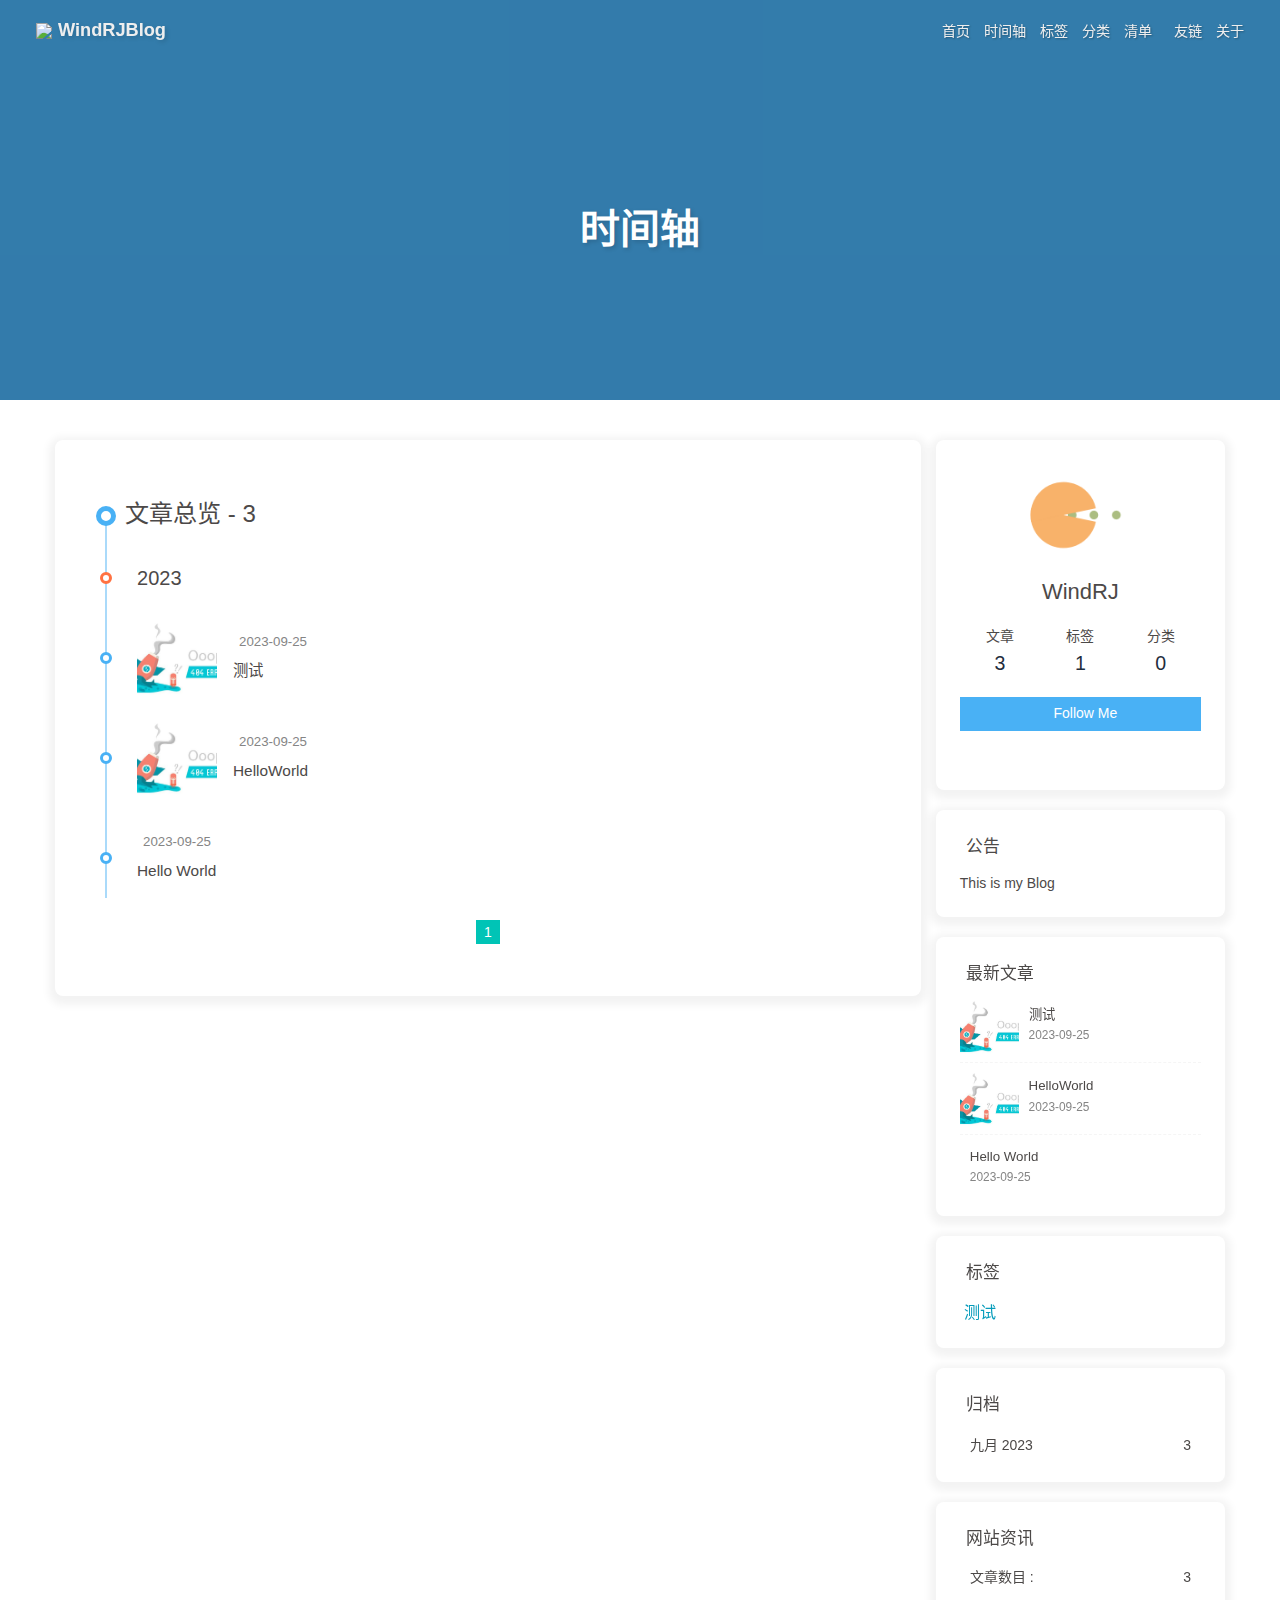
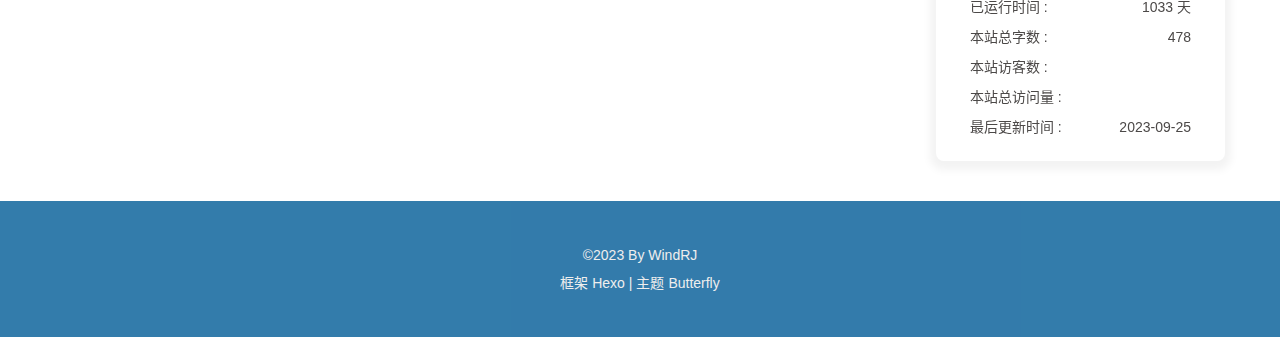
==== archives/index.html @ 11142263 "Site updated: 2023-09-25 23:44:06" ====
<!DOCTYPE html><html lang="zh-CN" data-theme="light"><head><meta charset="UTF-8"><meta http-equiv="X-UA-Compatible" content="IE=edge"><meta name="viewport" content="width=device-width, initial-scale=1.0,viewport-fit=cover"><title>时间轴 | WindRJBlog</title><meta name="author" content="WindRJ"><meta name="copyright" content="WindRJ"><meta name="format-detection" content="telephone=no"><meta name="theme-color" content="#ffffff"><meta property="og:type" content="website">
<meta property="og:title" content="时间轴">
<meta property="og:url" content="http://example.com/archives/index.html">
<meta property="og:site_name" content="WindRJBlog">
<meta property="og:locale" content="zh_CN">
<meta property="og:image" content="https://qny.yuechen.fun/%E9%AD%94%E6%B3%95%E7%86%8A%E7%8C%AB3.png">
<meta property="article:author" content="WindRJ">
<meta name="twitter:card" content="summary">
<meta name="twitter:image" content="https://qny.yuechen.fun/%E9%AD%94%E6%B3%95%E7%86%8A%E7%8C%AB3.png"><link rel="shortcut icon" href="https://qny.yuechen.fun/bluelogo2.png"><link rel="canonical" href="http://example.com/archives/index.html"><link rel="preconnect" href="//cdn.jsdelivr.net"/><link rel="preconnect" href="//busuanzi.ibruce.info"/><link rel="stylesheet" href="/css/index.css"><link rel="stylesheet" href="https://cdn.jsdelivr.net/npm/@fortawesome/fontawesome-free/css/all.min.css" media="print" onload="this.media='all'"><link rel="stylesheet" href="https://cdn.jsdelivr.net/npm/@fancyapps/ui/dist/fancybox/fancybox.min.css" media="print" onload="this.media='all'"><script>const GLOBAL_CONFIG = {
  root: '/',
  algolia: undefined,
  localSearch: undefined,
  translate: {"defaultEncoding":2,"translateDelay":0,"msgToTraditionalChinese":"繁","msgToSimplifiedChinese":"簡"},
  noticeOutdate: undefined,
  highlight: {"plugin":"highlighjs","highlightCopy":true,"highlightLang":true,"highlightHeightLimit":false},
  copy: {
    success: '复制成功',
    error: '复制错误',
    noSupport: '浏览器不支持'
  },
  relativeDate: {
    homepage: false,
    post: false
  },
  runtime: '天',
  dateSuffix: {
    just: '刚刚',
    min: '分钟前',
    hour: '小时前',
    day: '天前',
    month: '个月前'
  },
  copyright: {"limitCount":50,"languages":{"author":"作者: WindRJ","link":"链接: ","source":"来源: WindRJBlog","info":"著作权归作者所有。商业转载请联系作者获得授权，非商业转载请注明出处。"}},
  lightbox: 'fancybox',
  Snackbar: undefined,
  source: {
    justifiedGallery: {
      js: 'https://cdn.jsdelivr.net/npm/flickr-justified-gallery/dist/fjGallery.min.js',
      css: 'https://cdn.jsdelivr.net/npm/flickr-justified-gallery/dist/fjGallery.min.css'
    }
  },
  isPhotoFigcaption: false,
  islazyload: false,
  isAnchor: false,
  percent: {
    toc: true,
    rightside: true,
  },
  autoDarkmode: false
}</script><script id="config-diff">var GLOBAL_CONFIG_SITE = {
  title: '时间轴',
  isPost: false,
  isHome: false,
  isHighlightShrink: false,
  isToc: false,
  postUpdate: '2023-09-25 23:44:02'
}</script><noscript><style type="text/css">
  #nav {
    opacity: 1
  }
  .justified-gallery img {
    opacity: 1
  }

  #recent-posts time,
  #post-meta time {
    display: inline !important
  }
</style></noscript><script>(win=>{
    win.saveToLocal = {
      set: function setWithExpiry(key, value, ttl) {
        if (ttl === 0) return
        const now = new Date()
        const expiryDay = ttl * 86400000
        const item = {
          value: value,
          expiry: now.getTime() + expiryDay,
        }
        localStorage.setItem(key, JSON.stringify(item))
      },

      get: function getWithExpiry(key) {
        const itemStr = localStorage.getItem(key)

        if (!itemStr) {
          return undefined
        }
        const item = JSON.parse(itemStr)
        const now = new Date()

        if (now.getTime() > item.expiry) {
          localStorage.removeItem(key)
          return undefined
        }
        return item.value
      }
    }
  
    win.getScript = url => new Promise((resolve, reject) => {
      const script = document.createElement('script')
      script.src = url
      script.async = true
      script.onerror = reject
      script.onload = script.onreadystatechange = function() {
        const loadState = this.readyState
        if (loadState && loadState !== 'loaded' && loadState !== 'complete') return
        script.onload = script.onreadystatechange = null
        resolve()
      }
      document.head.appendChild(script)
    })
  
    win.getCSS = (url,id = false) => new Promise((resolve, reject) => {
      const link = document.createElement('link')
      link.rel = 'stylesheet'
      link.href = url
      if (id) link.id = id
      link.onerror = reject
      link.onload = link.onreadystatechange = function() {
        const loadState = this.readyState
        if (loadState && loadState !== 'loaded' && loadState !== 'complete') return
        link.onload = link.onreadystatechange = null
        resolve()
      }
      document.head.appendChild(link)
    })
  
      win.activateDarkMode = function () {
        document.documentElement.setAttribute('data-theme', 'dark')
        if (document.querySelector('meta[name="theme-color"]') !== null) {
          document.querySelector('meta[name="theme-color"]').setAttribute('content', '#0d0d0d')
        }
      }
      win.activateLightMode = function () {
        document.documentElement.setAttribute('data-theme', 'light')
        if (document.querySelector('meta[name="theme-color"]') !== null) {
          document.querySelector('meta[name="theme-color"]').setAttribute('content', '#ffffff')
        }
      }
      const t = saveToLocal.get('theme')
    
          if (t === 'dark') activateDarkMode()
          else if (t === 'light') activateLightMode()
        
      const asideStatus = saveToLocal.get('aside-status')
      if (asideStatus !== undefined) {
        if (asideStatus === 'hide') {
          document.documentElement.classList.add('hide-aside')
        } else {
          document.documentElement.classList.remove('hide-aside')
        }
      }
    
    const detectApple = () => {
      if(/iPad|iPhone|iPod|Macintosh/.test(navigator.userAgent)){
        document.documentElement.classList.add('apple')
      }
    }
    detectApple()
    })(window)</script><meta name="generator" content="Hexo 6.3.0"></head><body><div id="sidebar"><div id="menu-mask"></div><div id="sidebar-menus"><div class="avatar-img is-center"><img src="https://qny.yuechen.fun/%E9%AD%94%E6%B3%95%E7%86%8A%E7%8C%AB3.png" onerror="onerror=null;src='/img/friend_404.gif'" alt="avatar"/></div><div class="sidebar-site-data site-data is-center"><a href="/archives/"><div class="headline">文章</div><div class="length-num">3</div></a><a href="/tags/"><div class="headline">标签</div><div class="length-num">1</div></a><a href="/categories/"><div class="headline">分类</div><div class="length-num">0</div></a></div><hr class="custom-hr"/><div class="menus_items"><div class="menus_item"><a class="site-page" href="/"><i class="fa-fw fas fa-home"></i><span> 首页</span></a></div><div class="menus_item"><a class="site-page" href="/archives/"><i class="fa-fw fas fa-archive"></i><span> 时间轴</span></a></div><div class="menus_item"><a class="site-page" href="/tags/"><i class="fa-fw fas fa-tags"></i><span> 标签</span></a></div><div class="menus_item"><a class="site-page" href="/categories/"><i class="fa-fw fas fa-folder-open"></i><span> 分类</span></a></div><div class="menus_item"><a class="site-page group" href="javascript:void(0);"><i class="fa-fw fa fa-heartbeat"></i><span> 清单</span><i class="fas fa-chevron-down"></i></a><ul class="menus_item_child"><li><a class="site-page child" href="/music/"><i class="fa-fw fas fa-music"></i><span> 音乐</span></a></li><li><a class="site-page child" href="/Gallery/"><i class="fa-fw fas fa-images"></i><span> 照片</span></a></li><li><a class="site-page child" href="/movies/"><i class="fa-fw fas fa-video"></i><span> 电影</span></a></li></ul></div><div class="menus_item"><a class="site-page" href="/link/"><i class="fa-fw fas fa-link"></i><span> 友链</span></a></div><div class="menus_item"><a class="site-page" href="/about/"><i class="fa-fw fas fa-heart"></i><span> 关于</span></a></div></div></div></div><div class="page" id="body-wrap"><header class="not-home-page" id="page-header"><nav id="nav"><span id="blog-info"><a href="/" title="WindRJBlog"><img class="site-icon" src="http://qny.yuechen.fun/bluelogo2.png"/><span class="site-name">WindRJBlog</span></a></span><div id="menus"><div class="menus_items"><div class="menus_item"><a class="site-page" href="/"><i class="fa-fw fas fa-home"></i><span> 首页</span></a></div><div class="menus_item"><a class="site-page" href="/archives/"><i class="fa-fw fas fa-archive"></i><span> 时间轴</span></a></div><div class="menus_item"><a class="site-page" href="/tags/"><i class="fa-fw fas fa-tags"></i><span> 标签</span></a></div><div class="menus_item"><a class="site-page" href="/categories/"><i class="fa-fw fas fa-folder-open"></i><span> 分类</span></a></div><div class="menus_item"><a class="site-page group" href="javascript:void(0);"><i class="fa-fw fa fa-heartbeat"></i><span> 清单</span><i class="fas fa-chevron-down"></i></a><ul class="menus_item_child"><li><a class="site-page child" href="/music/"><i class="fa-fw fas fa-music"></i><span> 音乐</span></a></li><li><a class="site-page child" href="/Gallery/"><i class="fa-fw fas fa-images"></i><span> 照片</span></a></li><li><a class="site-page child" href="/movies/"><i class="fa-fw fas fa-video"></i><span> 电影</span></a></li></ul></div><div class="menus_item"><a class="site-page" href="/link/"><i class="fa-fw fas fa-link"></i><span> 友链</span></a></div><div class="menus_item"><a class="site-page" href="/about/"><i class="fa-fw fas fa-heart"></i><span> 关于</span></a></div></div><div id="toggle-menu"><a class="site-page" href="javascript:void(0);"><i class="fas fa-bars fa-fw"></i></a></div></div></nav><div id="page-site-info"><h1 id="site-title">时间轴</h1></div></header><main class="layout" id="content-inner"><div id="archive"><div class="article-sort-title">文章总览 - 3</div><div class="article-sort"><div class="article-sort-item year">2023</div><div class="article-sort-item"><a class="article-sort-item-img" href="/2023/09/25/%E6%B5%8B%E8%AF%95/" title="测试"><img src="https://qny.yuechen.fun/%E6%B5%B7.png" alt="测试" onerror="this.onerror=null;this.src='/img/404.jpg'"></a><div class="article-sort-item-info"><div class="article-sort-item-time"><i class="far fa-calendar-alt"></i><time class="post-meta-date-created" datetime="2023-09-25T14:48:39.000Z" title="发表于 2023-09-25 22:48:39">2023-09-25</time></div><a class="article-sort-item-title" href="/2023/09/25/%E6%B5%8B%E8%AF%95/" title="测试">测试</a></div></div><div class="article-sort-item"><a class="article-sort-item-img" href="/2023/09/25/HelloWorld/" title="HelloWorld"><img src="https://qny.yuechen.fun/%E9%BE%99%E9%A9%AC%E7%BB%93%E5%90%88.png" alt="HelloWorld" onerror="this.onerror=null;this.src='/img/404.jpg'"></a><div class="article-sort-item-info"><div class="article-sort-item-time"><i class="far fa-calendar-alt"></i><time class="post-meta-date-created" datetime="2023-09-25T10:09:06.000Z" title="发表于 2023-09-25 18:09:06">2023-09-25</time></div><a class="article-sort-item-title" href="/2023/09/25/HelloWorld/" title="HelloWorld">HelloWorld</a></div></div><div class="article-sort-item no-article-cover"><div class="article-sort-item-info"><div class="article-sort-item-time"><i class="far fa-calendar-alt"></i><time class="post-meta-date-created" datetime="2023-09-25T06:35:18.390Z" title="发表于 2023-09-25 14:35:18">2023-09-25</time></div><a class="article-sort-item-title" href="/2023/09/25/hello-world/" title="Hello World">Hello World</a></div></div></div><nav id="pagination"><div class="pagination"><span class="page-number current">1</span></div></nav></div><div class="aside-content" id="aside-content"><div class="card-widget card-info"><div class="is-center"><div class="avatar-img"><img src="https://qny.yuechen.fun/%E9%AD%94%E6%B3%95%E7%86%8A%E7%8C%AB3.png" onerror="this.onerror=null;this.src='/img/friend_404.gif'" alt="avatar"/></div><div class="author-info__name">WindRJ</div><div class="author-info__description"></div></div><div class="card-info-data site-data is-center"><a href="/archives/"><div class="headline">文章</div><div class="length-num">3</div></a><a href="/tags/"><div class="headline">标签</div><div class="length-num">1</div></a><a href="/categories/"><div class="headline">分类</div><div class="length-num">0</div></a></div><a id="card-info-btn" target="_blank" rel="noopener" href="https://github.com/xxxxxx"><i class="fab fa-github"></i><span>Follow Me</span></a><div class="card-info-social-icons is-center"><a class="social-icon" href="https://github.com/xxxxx" target="_blank" title="Github"><i class="fab fa-github" style="color: #24292e;"></i></a><a class="social-icon" href="mailto:xxxxxx@gmail.com" target="_blank" title="Email"><i class="fas fa-envelope" style="color: #4a7dbe;"></i></a></div></div><div class="card-widget card-announcement"><div class="item-headline"><i class="fas fa-bullhorn fa-shake"></i><span>公告</span></div><div class="announcement_content">This is my Blog</div></div><div class="sticky_layout"><div class="card-widget card-recent-post"><div class="item-headline"><i class="fas fa-history"></i><span>最新文章</span></div><div class="aside-list"><div class="aside-list-item"><a class="thumbnail" href="/2023/09/25/%E6%B5%8B%E8%AF%95/" title="测试"><img src="https://qny.yuechen.fun/%E6%B5%B7.png" onerror="this.onerror=null;this.src='/img/404.jpg'" alt="测试"/></a><div class="content"><a class="title" href="/2023/09/25/%E6%B5%8B%E8%AF%95/" title="测试">测试</a><time datetime="2023-09-25T14:48:39.000Z" title="发表于 2023-09-25 22:48:39">2023-09-25</time></div></div><div class="aside-list-item"><a class="thumbnail" href="/2023/09/25/HelloWorld/" title="HelloWorld"><img src="https://qny.yuechen.fun/%E9%BE%99%E9%A9%AC%E7%BB%93%E5%90%88.png" onerror="this.onerror=null;this.src='/img/404.jpg'" alt="HelloWorld"/></a><div class="content"><a class="title" href="/2023/09/25/HelloWorld/" title="HelloWorld">HelloWorld</a><time datetime="2023-09-25T10:09:06.000Z" title="发表于 2023-09-25 18:09:06">2023-09-25</time></div></div><div class="aside-list-item no-cover"><div class="content"><a class="title" href="/2023/09/25/hello-world/" title="Hello World">Hello World</a><time datetime="2023-09-25T06:35:18.390Z" title="发表于 2023-09-25 14:35:18">2023-09-25</time></div></div></div></div><div class="card-widget card-tags"><div class="item-headline"><i class="fas fa-tags"></i><span>标签</span></div><div class="card-tag-cloud"><a href="/tags/%E6%B5%8B%E8%AF%95/" style="font-size: 1.15em; color: rgb(6, 156, 187)">测试</a></div></div><div class="card-widget card-archives"><div class="item-headline"><i class="fas fa-archive"></i><span>归档</span></div><ul class="card-archive-list"><li class="card-archive-list-item"><a class="card-archive-list-link" href="/archives/2023/09/"><span class="card-archive-list-date">九月 2023</span><span class="card-archive-list-count">3</span></a></li></ul></div><div class="card-widget card-webinfo"><div class="item-headline"><i class="fas fa-chart-line"></i><span>网站资讯</span></div><div class="webinfo"><div class="webinfo-item"><div class="item-name">文章数目 :</div><div class="item-count">3</div></div><div class="webinfo-item"><div class="item-name">已运行时间 :</div><div class="item-count" id="runtimeshow" data-publishDate="2023-09-24T16:00:00.000Z"><i class="fa-solid fa-spinner fa-spin"></i></div></div><div class="webinfo-item"><div class="item-name">本站总字数 :</div><div class="item-count">478</div></div><div class="webinfo-item"><div class="item-name">本站访客数 :</div><div class="item-count" id="busuanzi_value_site_uv"><i class="fa-solid fa-spinner fa-spin"></i></div></div><div class="webinfo-item"><div class="item-name">本站总访问量 :</div><div class="item-count" id="busuanzi_value_site_pv"><i class="fa-solid fa-spinner fa-spin"></i></div></div><div class="webinfo-item"><div class="item-name">最后更新时间 :</div><div class="item-count" id="last-push-date" data-lastPushDate="2023-09-25T15:44:02.630Z"><i class="fa-solid fa-spinner fa-spin"></i></div></div></div></div></div></div></main><footer id="footer"><div id="footer-wrap"><div class="copyright">&copy;2023 By WindRJ</div><div class="framework-info"><span>框架 </span><a target="_blank" rel="noopener" href="https://hexo.io">Hexo</a><span class="footer-separator">|</span><span>主题 </span><a target="_blank" rel="noopener" href="https://github.com/jerryc127/hexo-theme-butterfly">Butterfly</a></div></div></footer></div><div id="rightside"><div id="rightside-config-hide"><button id="translateLink" type="button" title="简繁转换">繁</button><button id="darkmode" type="button" title="浅色和深色模式转换"><i class="fas fa-adjust"></i></button><button id="hide-aside-btn" type="button" title="单栏和双栏切换"><i class="fas fa-arrows-alt-h"></i></button></div><div id="rightside-config-show"><button id="rightside_config" type="button" title="设置"><i class="fas fa-cog fa-spin"></i></button><button id="go-up" type="button" title="回到顶部"><span class="scroll-percent"></span><i class="fas fa-arrow-up"></i></button></div></div><div><script src="/js/utils.js"></script><script src="/js/main.js"></script><script src="/js/tw_cn.js"></script><script src="https://cdn.jsdelivr.net/npm/@fancyapps/ui/dist/fancybox/fancybox.umd.min.js"></script><script src="https://cdn.jsdelivr.net/npm/instant.page/instantpage.min.js" type="module"></script><div class="js-pjax"></div><script async data-pjax src="//busuanzi.ibruce.info/busuanzi/2.3/busuanzi.pure.mini.js"></script></div></body></html>
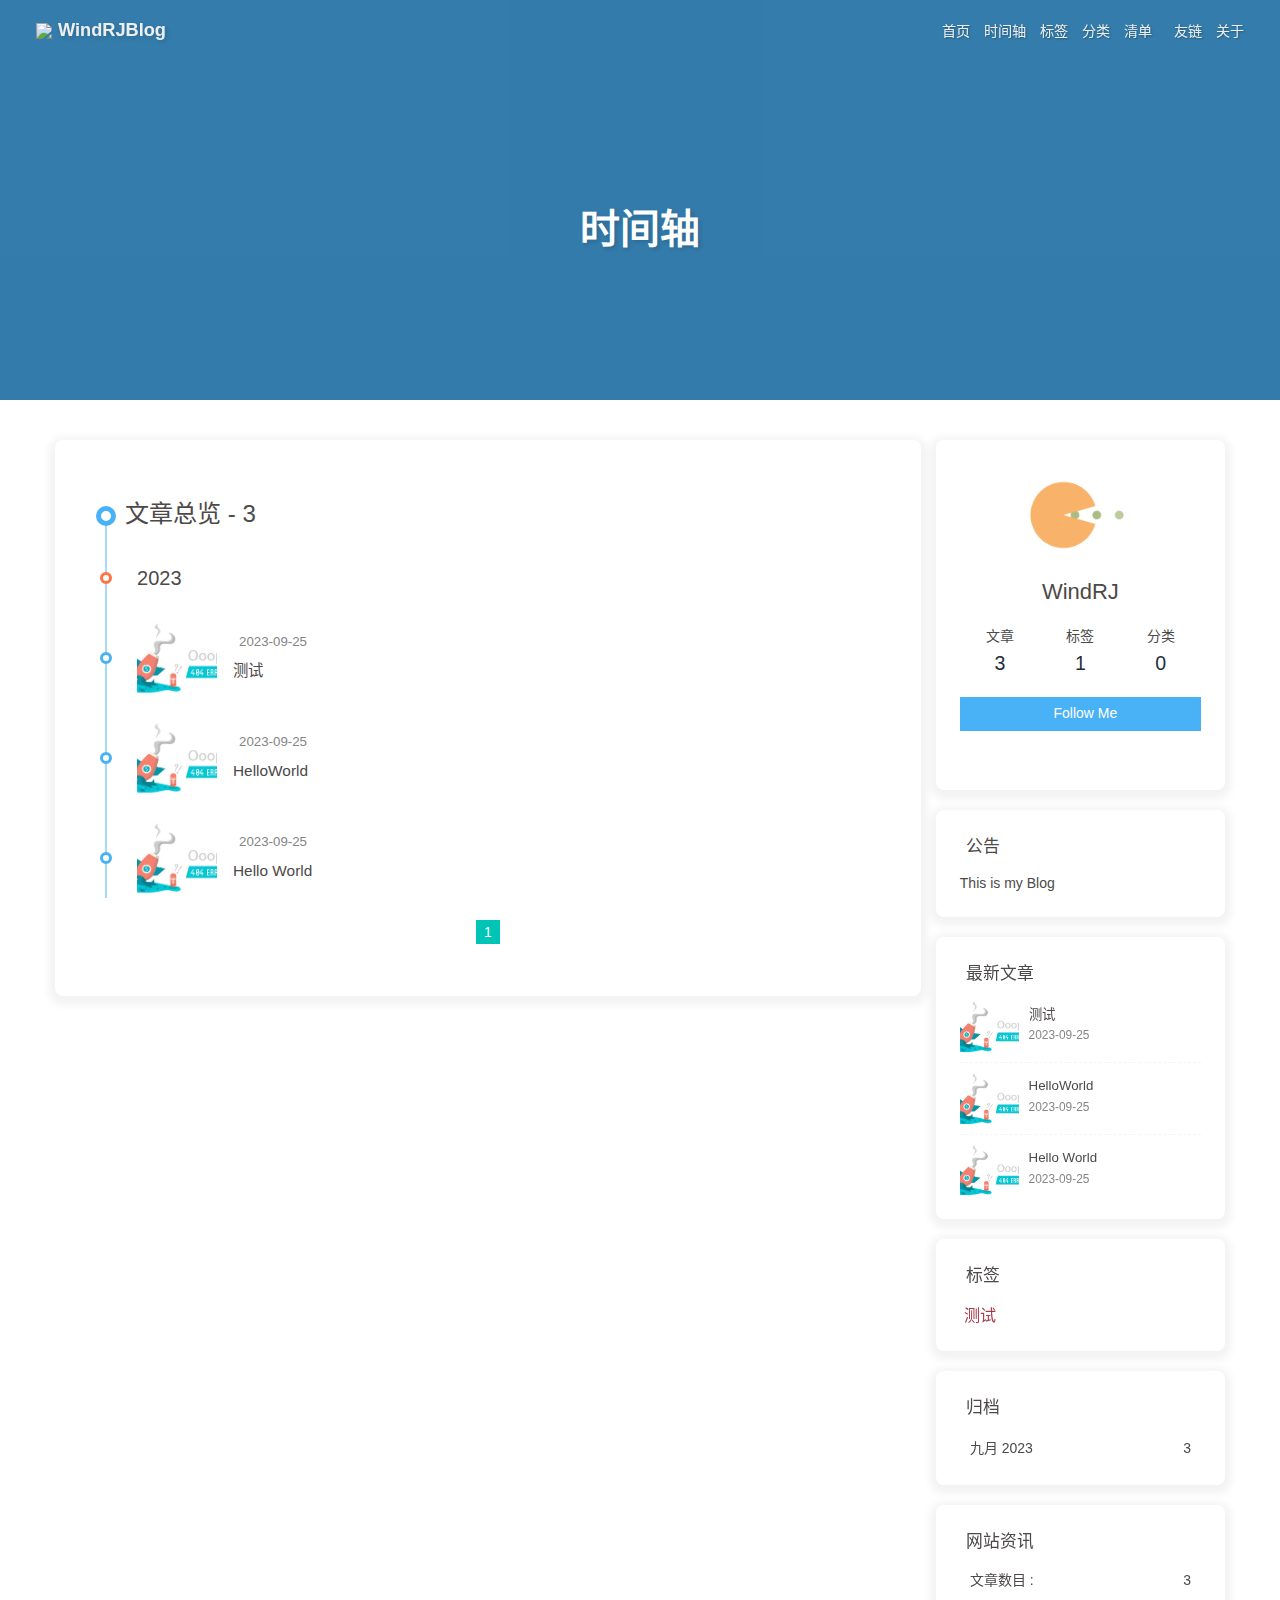
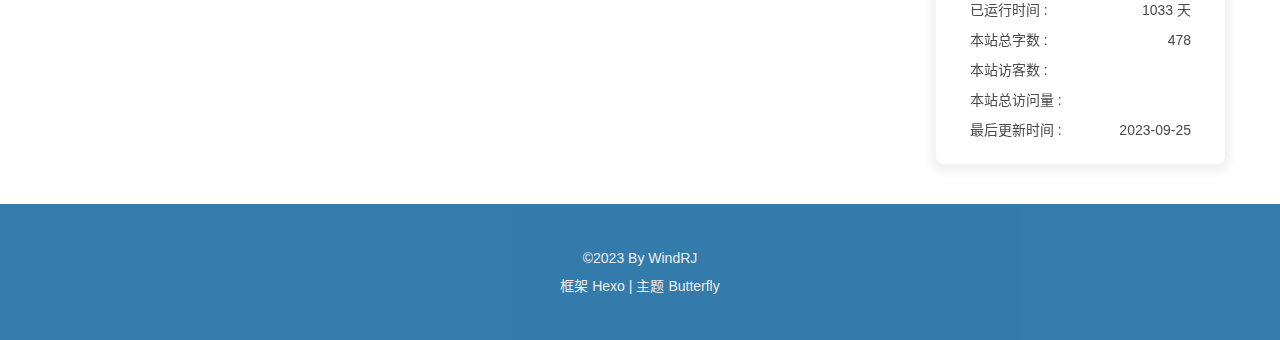
==== commit d2d72140: "Site updated: 2023-09-25 23:46:04" ====
--- a/archives/index.html
+++ b/archives/index.html
@@ -53,7 +53,7 @@
   isHome: false,
   isHighlightShrink: false,
   isToc: false,
-  postUpdate: '2023-09-25 23:44:02'
+  postUpdate: '2023-09-25 23:45:59'
 }</script><noscript><style type="text/css">
   #nav {
     opacity: 1
@@ -157,4 +157,4 @@
       }
     }
     detectApple()
-    })(window)</script><meta name="generator" content="Hexo 6.3.0"></head><body><div id="sidebar"><div id="menu-mask"></div><div id="sidebar-menus"><div class="avatar-img is-center"><img src="https://qny.yuechen.fun/%E9%AD%94%E6%B3%95%E7%86%8A%E7%8C%AB3.png" onerror="onerror=null;src='/img/friend_404.gif'" alt="avatar"/></div><div class="sidebar-site-data site-data is-center"><a href="/archives/"><div class="headline">文章</div><div class="length-num">3</div></a><a href="/tags/"><div class="headline">标签</div><div class="length-num">1</div></a><a href="/categories/"><div class="headline">分类</div><div class="length-num">0</div></a></div><hr class="custom-hr"/><div class="menus_items"><div class="menus_item"><a class="site-page" href="/"><i class="fa-fw fas fa-home"></i><span> 首页</span></a></div><div class="menus_item"><a class="site-page" href="/archives/"><i class="fa-fw fas fa-archive"></i><span> 时间轴</span></a></div><div class="menus_item"><a class="site-page" href="/tags/"><i class="fa-fw fas fa-tags"></i><span> 标签</span></a></div><div class="menus_item"><a class="site-page" href="/categories/"><i class="fa-fw fas fa-folder-open"></i><span> 分类</span></a></div><div class="menus_item"><a class="site-page group" href="javascript:void(0);"><i class="fa-fw fa fa-heartbeat"></i><span> 清单</span><i class="fas fa-chevron-down"></i></a><ul class="menus_item_child"><li><a class="site-page child" href="/music/"><i class="fa-fw fas fa-music"></i><span> 音乐</span></a></li><li><a class="site-page child" href="/Gallery/"><i class="fa-fw fas fa-images"></i><span> 照片</span></a></li><li><a class="site-page child" href="/movies/"><i class="fa-fw fas fa-video"></i><span> 电影</span></a></li></ul></div><div class="menus_item"><a class="site-page" href="/link/"><i class="fa-fw fas fa-link"></i><span> 友链</span></a></div><div class="menus_item"><a class="site-page" href="/about/"><i class="fa-fw fas fa-heart"></i><span> 关于</span></a></div></div></div></div><div class="page" id="body-wrap"><header class="not-home-page" id="page-header"><nav id="nav"><span id="blog-info"><a href="/" title="WindRJBlog"><img class="site-icon" src="http://qny.yuechen.fun/bluelogo2.png"/><span class="site-name">WindRJBlog</span></a></span><div id="menus"><div class="menus_items"><div class="menus_item"><a class="site-page" href="/"><i class="fa-fw fas fa-home"></i><span> 首页</span></a></div><div class="menus_item"><a class="site-page" href="/archives/"><i class="fa-fw fas fa-archive"></i><span> 时间轴</span></a></div><div class="menus_item"><a class="site-page" href="/tags/"><i class="fa-fw fas fa-tags"></i><span> 标签</span></a></div><div class="menus_item"><a class="site-page" href="/categories/"><i class="fa-fw fas fa-folder-open"></i><span> 分类</span></a></div><div class="menus_item"><a class="site-page group" href="javascript:void(0);"><i class="fa-fw fa fa-heartbeat"></i><span> 清单</span><i class="fas fa-chevron-down"></i></a><ul class="menus_item_child"><li><a class="site-page child" href="/music/"><i class="fa-fw fas fa-music"></i><span> 音乐</span></a></li><li><a class="site-page child" href="/Gallery/"><i class="fa-fw fas fa-images"></i><span> 照片</span></a></li><li><a class="site-page child" href="/movies/"><i class="fa-fw fas fa-video"></i><span> 电影</span></a></li></ul></div><div class="menus_item"><a class="site-page" href="/link/"><i class="fa-fw fas fa-link"></i><span> 友链</span></a></div><div class="menus_item"><a class="site-page" href="/about/"><i class="fa-fw fas fa-heart"></i><span> 关于</span></a></div></div><div id="toggle-menu"><a class="site-page" href="javascript:void(0);"><i class="fas fa-bars fa-fw"></i></a></div></div></nav><div id="page-site-info"><h1 id="site-title">时间轴</h1></div></header><main class="layout" id="content-inner"><div id="archive"><div class="article-sort-title">文章总览 - 3</div><div class="article-sort"><div class="article-sort-item year">2023</div><div class="article-sort-item"><a class="article-sort-item-img" href="/2023/09/25/%E6%B5%8B%E8%AF%95/" title="测试"><img src="https://qny.yuechen.fun/%E6%B5%B7.png" alt="测试" onerror="this.onerror=null;this.src='/img/404.jpg'"></a><div class="article-sort-item-info"><div class="article-sort-item-time"><i class="far fa-calendar-alt"></i><time class="post-meta-date-created" datetime="2023-09-25T14:48:39.000Z" title="发表于 2023-09-25 22:48:39">2023-09-25</time></div><a class="article-sort-item-title" href="/2023/09/25/%E6%B5%8B%E8%AF%95/" title="测试">测试</a></div></div><div class="article-sort-item"><a class="article-sort-item-img" href="/2023/09/25/HelloWorld/" title="HelloWorld"><img src="https://qny.yuechen.fun/%E9%BE%99%E9%A9%AC%E7%BB%93%E5%90%88.png" alt="HelloWorld" onerror="this.onerror=null;this.src='/img/404.jpg'"></a><div class="article-sort-item-info"><div class="article-sort-item-time"><i class="far fa-calendar-alt"></i><time class="post-meta-date-created" datetime="2023-09-25T10:09:06.000Z" title="发表于 2023-09-25 18:09:06">2023-09-25</time></div><a class="article-sort-item-title" href="/2023/09/25/HelloWorld/" title="HelloWorld">HelloWorld</a></div></div><div class="article-sort-item no-article-cover"><div class="article-sort-item-info"><div class="article-sort-item-time"><i class="far fa-calendar-alt"></i><time class="post-meta-date-created" datetime="2023-09-25T06:35:18.390Z" title="发表于 2023-09-25 14:35:18">2023-09-25</time></div><a class="article-sort-item-title" href="/2023/09/25/hello-world/" title="Hello World">Hello World</a></div></div></div><nav id="pagination"><div class="pagination"><span class="page-number current">1</span></div></nav></div><div class="aside-content" id="aside-content"><div class="card-widget card-info"><div class="is-center"><div class="avatar-img"><img src="https://qny.yuechen.fun/%E9%AD%94%E6%B3%95%E7%86%8A%E7%8C%AB3.png" onerror="this.onerror=null;this.src='/img/friend_404.gif'" alt="avatar"/></div><div class="author-info__name">WindRJ</div><div class="author-info__description"></div></div><div class="card-info-data site-data is-center"><a href="/archives/"><div class="headline">文章</div><div class="length-num">3</div></a><a href="/tags/"><div class="headline">标签</div><div class="length-num">1</div></a><a href="/categories/"><div class="headline">分类</div><div class="length-num">0</div></a></div><a id="card-info-btn" target="_blank" rel="noopener" href="https://github.com/xxxxxx"><i class="fab fa-github"></i><span>Follow Me</span></a><div class="card-info-social-icons is-center"><a class="social-icon" href="https://github.com/xxxxx" target="_blank" title="Github"><i class="fab fa-github" style="color: #24292e;"></i></a><a class="social-icon" href="mailto:xxxxxx@gmail.com" target="_blank" title="Email"><i class="fas fa-envelope" style="color: #4a7dbe;"></i></a></div></div><div class="card-widget card-announcement"><div class="item-headline"><i class="fas fa-bullhorn fa-shake"></i><span>公告</span></div><div class="announcement_content">This is my Blog</div></div><div class="sticky_layout"><div class="card-widget card-recent-post"><div class="item-headline"><i class="fas fa-history"></i><span>最新文章</span></div><div class="aside-list"><div class="aside-list-item"><a class="thumbnail" href="/2023/09/25/%E6%B5%8B%E8%AF%95/" title="测试"><img src="https://qny.yuechen.fun/%E6%B5%B7.png" onerror="this.onerror=null;this.src='/img/404.jpg'" alt="测试"/></a><div class="content"><a class="title" href="/2023/09/25/%E6%B5%8B%E8%AF%95/" title="测试">测试</a><time datetime="2023-09-25T14:48:39.000Z" title="发表于 2023-09-25 22:48:39">2023-09-25</time></div></div><div class="aside-list-item"><a class="thumbnail" href="/2023/09/25/HelloWorld/" title="HelloWorld"><img src="https://qny.yuechen.fun/%E9%BE%99%E9%A9%AC%E7%BB%93%E5%90%88.png" onerror="this.onerror=null;this.src='/img/404.jpg'" alt="HelloWorld"/></a><div class="content"><a class="title" href="/2023/09/25/HelloWorld/" title="HelloWorld">HelloWorld</a><time datetime="2023-09-25T10:09:06.000Z" title="发表于 2023-09-25 18:09:06">2023-09-25</time></div></div><div class="aside-list-item no-cover"><div class="content"><a class="title" href="/2023/09/25/hello-world/" title="Hello World">Hello World</a><time datetime="2023-09-25T06:35:18.390Z" title="发表于 2023-09-25 14:35:18">2023-09-25</time></div></div></div></div><div class="card-widget card-tags"><div class="item-headline"><i class="fas fa-tags"></i><span>标签</span></div><div class="card-tag-cloud"><a href="/tags/%E6%B5%8B%E8%AF%95/" style="font-size: 1.15em; color: rgb(6, 156, 187)">测试</a></div></div><div class="card-widget card-archives"><div class="item-headline"><i class="fas fa-archive"></i><span>归档</span></div><ul class="card-archive-list"><li class="card-archive-list-item"><a class="card-archive-list-link" href="/archives/2023/09/"><span class="card-archive-list-date">九月 2023</span><span class="card-archive-list-count">3</span></a></li></ul></div><div class="card-widget card-webinfo"><div class="item-headline"><i class="fas fa-chart-line"></i><span>网站资讯</span></div><div class="webinfo"><div class="webinfo-item"><div class="item-name">文章数目 :</div><div class="item-count">3</div></div><div class="webinfo-item"><div class="item-name">已运行时间 :</div><div class="item-count" id="runtimeshow" data-publishDate="2023-09-24T16:00:00.000Z"><i class="fa-solid fa-spinner fa-spin"></i></div></div><div class="webinfo-item"><div class="item-name">本站总字数 :</div><div class="item-count">478</div></div><div class="webinfo-item"><div class="item-name">本站访客数 :</div><div class="item-count" id="busuanzi_value_site_uv"><i class="fa-solid fa-spinner fa-spin"></i></div></div><div class="webinfo-item"><div class="item-name">本站总访问量 :</div><div class="item-count" id="busuanzi_value_site_pv"><i class="fa-solid fa-spinner fa-spin"></i></div></div><div class="webinfo-item"><div class="item-name">最后更新时间 :</div><div class="item-count" id="last-push-date" data-lastPushDate="2023-09-25T15:44:02.630Z"><i class="fa-solid fa-spinner fa-spin"></i></div></div></div></div></div></div></main><footer id="footer"><div id="footer-wrap"><div class="copyright">&copy;2023 By WindRJ</div><div class="framework-info"><span>框架 </span><a target="_blank" rel="noopener" href="https://hexo.io">Hexo</a><span class="footer-separator">|</span><span>主题 </span><a target="_blank" rel="noopener" href="https://github.com/jerryc127/hexo-theme-butterfly">Butterfly</a></div></div></footer></div><div id="rightside"><div id="rightside-config-hide"><button id="translateLink" type="button" title="简繁转换">繁</button><button id="darkmode" type="button" title="浅色和深色模式转换"><i class="fas fa-adjust"></i></button><button id="hide-aside-btn" type="button" title="单栏和双栏切换"><i class="fas fa-arrows-alt-h"></i></button></div><div id="rightside-config-show"><button id="rightside_config" type="button" title="设置"><i class="fas fa-cog fa-spin"></i></button><button id="go-up" type="button" title="回到顶部"><span class="scroll-percent"></span><i class="fas fa-arrow-up"></i></button></div></div><div><script src="/js/utils.js"></script><script src="/js/main.js"></script><script src="/js/tw_cn.js"></script><script src="https://cdn.jsdelivr.net/npm/@fancyapps/ui/dist/fancybox/fancybox.umd.min.js"></script><script src="https://cdn.jsdelivr.net/npm/instant.page/instantpage.min.js" type="module"></script><div class="js-pjax"></div><script async data-pjax src="//busuanzi.ibruce.info/busuanzi/2.3/busuanzi.pure.mini.js"></script></div></body></html>+    })(window)</script><meta name="generator" content="Hexo 6.3.0"></head><body><div id="sidebar"><div id="menu-mask"></div><div id="sidebar-menus"><div class="avatar-img is-center"><img src="https://qny.yuechen.fun/%E9%AD%94%E6%B3%95%E7%86%8A%E7%8C%AB3.png" onerror="onerror=null;src='/img/friend_404.gif'" alt="avatar"/></div><div class="sidebar-site-data site-data is-center"><a href="/archives/"><div class="headline">文章</div><div class="length-num">3</div></a><a href="/tags/"><div class="headline">标签</div><div class="length-num">1</div></a><a href="/categories/"><div class="headline">分类</div><div class="length-num">0</div></a></div><hr class="custom-hr"/><div class="menus_items"><div class="menus_item"><a class="site-page" href="/"><i class="fa-fw fas fa-home"></i><span> 首页</span></a></div><div class="menus_item"><a class="site-page" href="/archives/"><i class="fa-fw fas fa-archive"></i><span> 时间轴</span></a></div><div class="menus_item"><a class="site-page" href="/tags/"><i class="fa-fw fas fa-tags"></i><span> 标签</span></a></div><div class="menus_item"><a class="site-page" href="/categories/"><i class="fa-fw fas fa-folder-open"></i><span> 分类</span></a></div><div class="menus_item"><a class="site-page group" href="javascript:void(0);"><i class="fa-fw fa fa-heartbeat"></i><span> 清单</span><i class="fas fa-chevron-down"></i></a><ul class="menus_item_child"><li><a class="site-page child" href="/music/"><i class="fa-fw fas fa-music"></i><span> 音乐</span></a></li><li><a class="site-page child" href="/Gallery/"><i class="fa-fw fas fa-images"></i><span> 照片</span></a></li><li><a class="site-page child" href="/movies/"><i class="fa-fw fas fa-video"></i><span> 电影</span></a></li></ul></div><div class="menus_item"><a class="site-page" href="/link/"><i class="fa-fw fas fa-link"></i><span> 友链</span></a></div><div class="menus_item"><a class="site-page" href="/about/"><i class="fa-fw fas fa-heart"></i><span> 关于</span></a></div></div></div></div><div class="page" id="body-wrap"><header class="not-home-page" id="page-header"><nav id="nav"><span id="blog-info"><a href="/" title="WindRJBlog"><img class="site-icon" src="http://qny.yuechen.fun/bluelogo2.png"/><span class="site-name">WindRJBlog</span></a></span><div id="menus"><div class="menus_items"><div class="menus_item"><a class="site-page" href="/"><i class="fa-fw fas fa-home"></i><span> 首页</span></a></div><div class="menus_item"><a class="site-page" href="/archives/"><i class="fa-fw fas fa-archive"></i><span> 时间轴</span></a></div><div class="menus_item"><a class="site-page" href="/tags/"><i class="fa-fw fas fa-tags"></i><span> 标签</span></a></div><div class="menus_item"><a class="site-page" href="/categories/"><i class="fa-fw fas fa-folder-open"></i><span> 分类</span></a></div><div class="menus_item"><a class="site-page group" href="javascript:void(0);"><i class="fa-fw fa fa-heartbeat"></i><span> 清单</span><i class="fas fa-chevron-down"></i></a><ul class="menus_item_child"><li><a class="site-page child" href="/music/"><i class="fa-fw fas fa-music"></i><span> 音乐</span></a></li><li><a class="site-page child" href="/Gallery/"><i class="fa-fw fas fa-images"></i><span> 照片</span></a></li><li><a class="site-page child" href="/movies/"><i class="fa-fw fas fa-video"></i><span> 电影</span></a></li></ul></div><div class="menus_item"><a class="site-page" href="/link/"><i class="fa-fw fas fa-link"></i><span> 友链</span></a></div><div class="menus_item"><a class="site-page" href="/about/"><i class="fa-fw fas fa-heart"></i><span> 关于</span></a></div></div><div id="toggle-menu"><a class="site-page" href="javascript:void(0);"><i class="fas fa-bars fa-fw"></i></a></div></div></nav><div id="page-site-info"><h1 id="site-title">时间轴</h1></div></header><main class="layout" id="content-inner"><div id="archive"><div class="article-sort-title">文章总览 - 3</div><div class="article-sort"><div class="article-sort-item year">2023</div><div class="article-sort-item"><a class="article-sort-item-img" href="/2023/09/25/%E6%B5%8B%E8%AF%95/" title="测试"><img src="https://qny.yuechen.fun/%E8%93%9D%E8%89%B2%E7%A7%91%E6%8A%80.png" alt="测试" onerror="this.onerror=null;this.src='/img/404.jpg'"></a><div class="article-sort-item-info"><div class="article-sort-item-time"><i class="far fa-calendar-alt"></i><time class="post-meta-date-created" datetime="2023-09-25T14:48:39.000Z" title="发表于 2023-09-25 22:48:39">2023-09-25</time></div><a class="article-sort-item-title" href="/2023/09/25/%E6%B5%8B%E8%AF%95/" title="测试">测试</a></div></div><div class="article-sort-item"><a class="article-sort-item-img" href="/2023/09/25/HelloWorld/" title="HelloWorld"><img src="https://qny.yuechen.fun/%E8%83%8C%E6%99%AF111.png" alt="HelloWorld" onerror="this.onerror=null;this.src='/img/404.jpg'"></a><div class="article-sort-item-info"><div class="article-sort-item-time"><i class="far fa-calendar-alt"></i><time class="post-meta-date-created" datetime="2023-09-25T10:09:06.000Z" title="发表于 2023-09-25 18:09:06">2023-09-25</time></div><a class="article-sort-item-title" href="/2023/09/25/HelloWorld/" title="HelloWorld">HelloWorld</a></div></div><div class="article-sort-item"><a class="article-sort-item-img" href="/2023/09/25/hello-world/" title="Hello World"><img src="https://qny.yuechen.fun/%E9%A3%9E%E9%BE%99%E5%9C%A8%E5%A4%A92.png" alt="Hello World" onerror="this.onerror=null;this.src='/img/404.jpg'"></a><div class="article-sort-item-info"><div class="article-sort-item-time"><i class="far fa-calendar-alt"></i><time class="post-meta-date-created" datetime="2023-09-25T06:35:18.390Z" title="发表于 2023-09-25 14:35:18">2023-09-25</time></div><a class="article-sort-item-title" href="/2023/09/25/hello-world/" title="Hello World">Hello World</a></div></div></div><nav id="pagination"><div class="pagination"><span class="page-number current">1</span></div></nav></div><div class="aside-content" id="aside-content"><div class="card-widget card-info"><div class="is-center"><div class="avatar-img"><img src="https://qny.yuechen.fun/%E9%AD%94%E6%B3%95%E7%86%8A%E7%8C%AB3.png" onerror="this.onerror=null;this.src='/img/friend_404.gif'" alt="avatar"/></div><div class="author-info__name">WindRJ</div><div class="author-info__description"></div></div><div class="card-info-data site-data is-center"><a href="/archives/"><div class="headline">文章</div><div class="length-num">3</div></a><a href="/tags/"><div class="headline">标签</div><div class="length-num">1</div></a><a href="/categories/"><div class="headline">分类</div><div class="length-num">0</div></a></div><a id="card-info-btn" target="_blank" rel="noopener" href="https://github.com/xxxxxx"><i class="fab fa-github"></i><span>Follow Me</span></a><div class="card-info-social-icons is-center"><a class="social-icon" href="https://github.com/xxxxx" target="_blank" title="Github"><i class="fab fa-github" style="color: #24292e;"></i></a><a class="social-icon" href="mailto:xxxxxx@gmail.com" target="_blank" title="Email"><i class="fas fa-envelope" style="color: #4a7dbe;"></i></a></div></div><div class="card-widget card-announcement"><div class="item-headline"><i class="fas fa-bullhorn fa-shake"></i><span>公告</span></div><div class="announcement_content">This is my Blog</div></div><div class="sticky_layout"><div class="card-widget card-recent-post"><div class="item-headline"><i class="fas fa-history"></i><span>最新文章</span></div><div class="aside-list"><div class="aside-list-item"><a class="thumbnail" href="/2023/09/25/%E6%B5%8B%E8%AF%95/" title="测试"><img src="https://qny.yuechen.fun/%E8%93%9D%E8%89%B2%E7%A7%91%E6%8A%80.png" onerror="this.onerror=null;this.src='/img/404.jpg'" alt="测试"/></a><div class="content"><a class="title" href="/2023/09/25/%E6%B5%8B%E8%AF%95/" title="测试">测试</a><time datetime="2023-09-25T14:48:39.000Z" title="发表于 2023-09-25 22:48:39">2023-09-25</time></div></div><div class="aside-list-item"><a class="thumbnail" href="/2023/09/25/HelloWorld/" title="HelloWorld"><img src="https://qny.yuechen.fun/%E8%83%8C%E6%99%AF111.png" onerror="this.onerror=null;this.src='/img/404.jpg'" alt="HelloWorld"/></a><div class="content"><a class="title" href="/2023/09/25/HelloWorld/" title="HelloWorld">HelloWorld</a><time datetime="2023-09-25T10:09:06.000Z" title="发表于 2023-09-25 18:09:06">2023-09-25</time></div></div><div class="aside-list-item"><a class="thumbnail" href="/2023/09/25/hello-world/" title="Hello World"><img src="https://qny.yuechen.fun/%E9%A3%9E%E9%BE%99%E5%9C%A8%E5%A4%A92.png" onerror="this.onerror=null;this.src='/img/404.jpg'" alt="Hello World"/></a><div class="content"><a class="title" href="/2023/09/25/hello-world/" title="Hello World">Hello World</a><time datetime="2023-09-25T06:35:18.390Z" title="发表于 2023-09-25 14:35:18">2023-09-25</time></div></div></div></div><div class="card-widget card-tags"><div class="item-headline"><i class="fas fa-tags"></i><span>标签</span></div><div class="card-tag-cloud"><a href="/tags/%E6%B5%8B%E8%AF%95/" style="font-size: 1.15em; color: rgb(166, 60, 73)">测试</a></div></div><div class="card-widget card-archives"><div class="item-headline"><i class="fas fa-archive"></i><span>归档</span></div><ul class="card-archive-list"><li class="card-archive-list-item"><a class="card-archive-list-link" href="/archives/2023/09/"><span class="card-archive-list-date">九月 2023</span><span class="card-archive-list-count">3</span></a></li></ul></div><div class="card-widget card-webinfo"><div class="item-headline"><i class="fas fa-chart-line"></i><span>网站资讯</span></div><div class="webinfo"><div class="webinfo-item"><div class="item-name">文章数目 :</div><div class="item-count">3</div></div><div class="webinfo-item"><div class="item-name">已运行时间 :</div><div class="item-count" id="runtimeshow" data-publishDate="2023-09-24T16:00:00.000Z"><i class="fa-solid fa-spinner fa-spin"></i></div></div><div class="webinfo-item"><div class="item-name">本站总字数 :</div><div class="item-count">478</div></div><div class="webinfo-item"><div class="item-name">本站访客数 :</div><div class="item-count" id="busuanzi_value_site_uv"><i class="fa-solid fa-spinner fa-spin"></i></div></div><div class="webinfo-item"><div class="item-name">本站总访问量 :</div><div class="item-count" id="busuanzi_value_site_pv"><i class="fa-solid fa-spinner fa-spin"></i></div></div><div class="webinfo-item"><div class="item-name">最后更新时间 :</div><div class="item-count" id="last-push-date" data-lastPushDate="2023-09-25T15:45:59.633Z"><i class="fa-solid fa-spinner fa-spin"></i></div></div></div></div></div></div></main><footer id="footer"><div id="footer-wrap"><div class="copyright">&copy;2023 By WindRJ</div><div class="framework-info"><span>框架 </span><a target="_blank" rel="noopener" href="https://hexo.io">Hexo</a><span class="footer-separator">|</span><span>主题 </span><a target="_blank" rel="noopener" href="https://github.com/jerryc127/hexo-theme-butterfly">Butterfly</a></div></div></footer></div><div id="rightside"><div id="rightside-config-hide"><button id="translateLink" type="button" title="简繁转换">繁</button><button id="darkmode" type="button" title="浅色和深色模式转换"><i class="fas fa-adjust"></i></button><button id="hide-aside-btn" type="button" title="单栏和双栏切换"><i class="fas fa-arrows-alt-h"></i></button></div><div id="rightside-config-show"><button id="rightside_config" type="button" title="设置"><i class="fas fa-cog fa-spin"></i></button><button id="go-up" type="button" title="回到顶部"><span class="scroll-percent"></span><i class="fas fa-arrow-up"></i></button></div></div><div><script src="/js/utils.js"></script><script src="/js/main.js"></script><script src="/js/tw_cn.js"></script><script src="https://cdn.jsdelivr.net/npm/@fancyapps/ui/dist/fancybox/fancybox.umd.min.js"></script><script src="https://cdn.jsdelivr.net/npm/instant.page/instantpage.min.js" type="module"></script><div class="js-pjax"></div><script async data-pjax src="//busuanzi.ibruce.info/busuanzi/2.3/busuanzi.pure.mini.js"></script></div></body></html>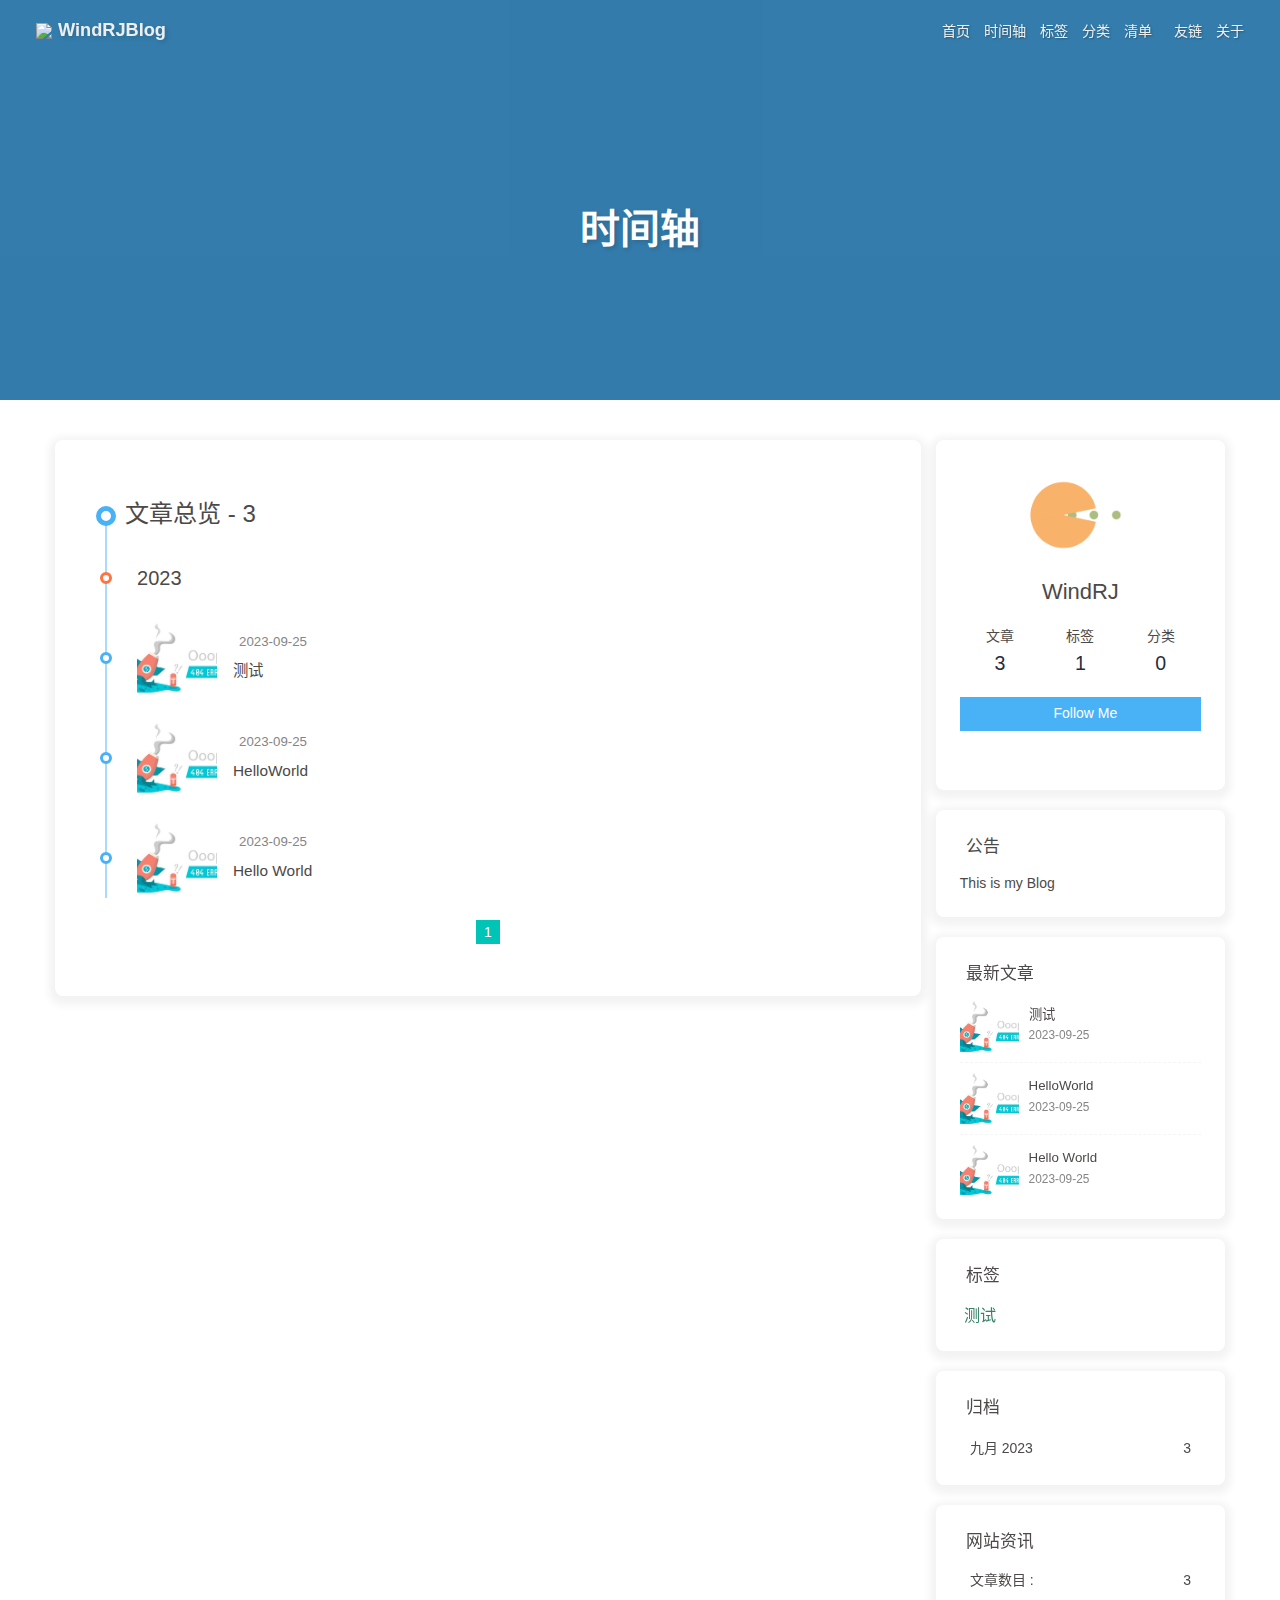
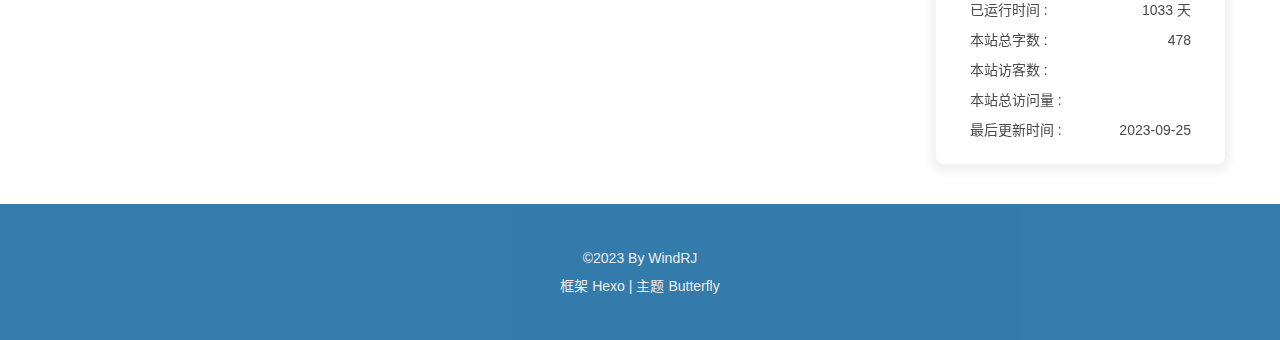
==== commit fb69d8e8: "Site updated: 2023-09-25 23:50:13" ====
--- a/archives/index.html
+++ b/archives/index.html
@@ -53,7 +53,7 @@
   isHome: false,
   isHighlightShrink: false,
   isToc: false,
-  postUpdate: '2023-09-25 23:45:59'
+  postUpdate: '2023-09-25 23:50:09'
 }</script><noscript><style type="text/css">
   #nav {
     opacity: 1
@@ -157,4 +157,4 @@
       }
     }
     detectApple()
-    })(window)</script><meta name="generator" content="Hexo 6.3.0"></head><body><div id="sidebar"><div id="menu-mask"></div><div id="sidebar-menus"><div class="avatar-img is-center"><img src="https://qny.yuechen.fun/%E9%AD%94%E6%B3%95%E7%86%8A%E7%8C%AB3.png" onerror="onerror=null;src='/img/friend_404.gif'" alt="avatar"/></div><div class="sidebar-site-data site-data is-center"><a href="/archives/"><div class="headline">文章</div><div class="length-num">3</div></a><a href="/tags/"><div class="headline">标签</div><div class="length-num">1</div></a><a href="/categories/"><div class="headline">分类</div><div class="length-num">0</div></a></div><hr class="custom-hr"/><div class="menus_items"><div class="menus_item"><a class="site-page" href="/"><i class="fa-fw fas fa-home"></i><span> 首页</span></a></div><div class="menus_item"><a class="site-page" href="/archives/"><i class="fa-fw fas fa-archive"></i><span> 时间轴</span></a></div><div class="menus_item"><a class="site-page" href="/tags/"><i class="fa-fw fas fa-tags"></i><span> 标签</span></a></div><div class="menus_item"><a class="site-page" href="/categories/"><i class="fa-fw fas fa-folder-open"></i><span> 分类</span></a></div><div class="menus_item"><a class="site-page group" href="javascript:void(0);"><i class="fa-fw fa fa-heartbeat"></i><span> 清单</span><i class="fas fa-chevron-down"></i></a><ul class="menus_item_child"><li><a class="site-page child" href="/music/"><i class="fa-fw fas fa-music"></i><span> 音乐</span></a></li><li><a class="site-page child" href="/Gallery/"><i class="fa-fw fas fa-images"></i><span> 照片</span></a></li><li><a class="site-page child" href="/movies/"><i class="fa-fw fas fa-video"></i><span> 电影</span></a></li></ul></div><div class="menus_item"><a class="site-page" href="/link/"><i class="fa-fw fas fa-link"></i><span> 友链</span></a></div><div class="menus_item"><a class="site-page" href="/about/"><i class="fa-fw fas fa-heart"></i><span> 关于</span></a></div></div></div></div><div class="page" id="body-wrap"><header class="not-home-page" id="page-header"><nav id="nav"><span id="blog-info"><a href="/" title="WindRJBlog"><img class="site-icon" src="http://qny.yuechen.fun/bluelogo2.png"/><span class="site-name">WindRJBlog</span></a></span><div id="menus"><div class="menus_items"><div class="menus_item"><a class="site-page" href="/"><i class="fa-fw fas fa-home"></i><span> 首页</span></a></div><div class="menus_item"><a class="site-page" href="/archives/"><i class="fa-fw fas fa-archive"></i><span> 时间轴</span></a></div><div class="menus_item"><a class="site-page" href="/tags/"><i class="fa-fw fas fa-tags"></i><span> 标签</span></a></div><div class="menus_item"><a class="site-page" href="/categories/"><i class="fa-fw fas fa-folder-open"></i><span> 分类</span></a></div><div class="menus_item"><a class="site-page group" href="javascript:void(0);"><i class="fa-fw fa fa-heartbeat"></i><span> 清单</span><i class="fas fa-chevron-down"></i></a><ul class="menus_item_child"><li><a class="site-page child" href="/music/"><i class="fa-fw fas fa-music"></i><span> 音乐</span></a></li><li><a class="site-page child" href="/Gallery/"><i class="fa-fw fas fa-images"></i><span> 照片</span></a></li><li><a class="site-page child" href="/movies/"><i class="fa-fw fas fa-video"></i><span> 电影</span></a></li></ul></div><div class="menus_item"><a class="site-page" href="/link/"><i class="fa-fw fas fa-link"></i><span> 友链</span></a></div><div class="menus_item"><a class="site-page" href="/about/"><i class="fa-fw fas fa-heart"></i><span> 关于</span></a></div></div><div id="toggle-menu"><a class="site-page" href="javascript:void(0);"><i class="fas fa-bars fa-fw"></i></a></div></div></nav><div id="page-site-info"><h1 id="site-title">时间轴</h1></div></header><main class="layout" id="content-inner"><div id="archive"><div class="article-sort-title">文章总览 - 3</div><div class="article-sort"><div class="article-sort-item year">2023</div><div class="article-sort-item"><a class="article-sort-item-img" href="/2023/09/25/%E6%B5%8B%E8%AF%95/" title="测试"><img src="https://qny.yuechen.fun/%E8%93%9D%E8%89%B2%E7%A7%91%E6%8A%80.png" alt="测试" onerror="this.onerror=null;this.src='/img/404.jpg'"></a><div class="article-sort-item-info"><div class="article-sort-item-time"><i class="far fa-calendar-alt"></i><time class="post-meta-date-created" datetime="2023-09-25T14:48:39.000Z" title="发表于 2023-09-25 22:48:39">2023-09-25</time></div><a class="article-sort-item-title" href="/2023/09/25/%E6%B5%8B%E8%AF%95/" title="测试">测试</a></div></div><div class="article-sort-item"><a class="article-sort-item-img" href="/2023/09/25/HelloWorld/" title="HelloWorld"><img src="https://qny.yuechen.fun/%E8%83%8C%E6%99%AF111.png" alt="HelloWorld" onerror="this.onerror=null;this.src='/img/404.jpg'"></a><div class="article-sort-item-info"><div class="article-sort-item-time"><i class="far fa-calendar-alt"></i><time class="post-meta-date-created" datetime="2023-09-25T10:09:06.000Z" title="发表于 2023-09-25 18:09:06">2023-09-25</time></div><a class="article-sort-item-title" href="/2023/09/25/HelloWorld/" title="HelloWorld">HelloWorld</a></div></div><div class="article-sort-item"><a class="article-sort-item-img" href="/2023/09/25/hello-world/" title="Hello World"><img src="https://qny.yuechen.fun/%E9%A3%9E%E9%BE%99%E5%9C%A8%E5%A4%A92.png" alt="Hello World" onerror="this.onerror=null;this.src='/img/404.jpg'"></a><div class="article-sort-item-info"><div class="article-sort-item-time"><i class="far fa-calendar-alt"></i><time class="post-meta-date-created" datetime="2023-09-25T06:35:18.390Z" title="发表于 2023-09-25 14:35:18">2023-09-25</time></div><a class="article-sort-item-title" href="/2023/09/25/hello-world/" title="Hello World">Hello World</a></div></div></div><nav id="pagination"><div class="pagination"><span class="page-number current">1</span></div></nav></div><div class="aside-content" id="aside-content"><div class="card-widget card-info"><div class="is-center"><div class="avatar-img"><img src="https://qny.yuechen.fun/%E9%AD%94%E6%B3%95%E7%86%8A%E7%8C%AB3.png" onerror="this.onerror=null;this.src='/img/friend_404.gif'" alt="avatar"/></div><div class="author-info__name">WindRJ</div><div class="author-info__description"></div></div><div class="card-info-data site-data is-center"><a href="/archives/"><div class="headline">文章</div><div class="length-num">3</div></a><a href="/tags/"><div class="headline">标签</div><div class="length-num">1</div></a><a href="/categories/"><div class="headline">分类</div><div class="length-num">0</div></a></div><a id="card-info-btn" target="_blank" rel="noopener" href="https://github.com/xxxxxx"><i class="fab fa-github"></i><span>Follow Me</span></a><div class="card-info-social-icons is-center"><a class="social-icon" href="https://github.com/xxxxx" target="_blank" title="Github"><i class="fab fa-github" style="color: #24292e;"></i></a><a class="social-icon" href="mailto:xxxxxx@gmail.com" target="_blank" title="Email"><i class="fas fa-envelope" style="color: #4a7dbe;"></i></a></div></div><div class="card-widget card-announcement"><div class="item-headline"><i class="fas fa-bullhorn fa-shake"></i><span>公告</span></div><div class="announcement_content">This is my Blog</div></div><div class="sticky_layout"><div class="card-widget card-recent-post"><div class="item-headline"><i class="fas fa-history"></i><span>最新文章</span></div><div class="aside-list"><div class="aside-list-item"><a class="thumbnail" href="/2023/09/25/%E6%B5%8B%E8%AF%95/" title="测试"><img src="https://qny.yuechen.fun/%E8%93%9D%E8%89%B2%E7%A7%91%E6%8A%80.png" onerror="this.onerror=null;this.src='/img/404.jpg'" alt="测试"/></a><div class="content"><a class="title" href="/2023/09/25/%E6%B5%8B%E8%AF%95/" title="测试">测试</a><time datetime="2023-09-25T14:48:39.000Z" title="发表于 2023-09-25 22:48:39">2023-09-25</time></div></div><div class="aside-list-item"><a class="thumbnail" href="/2023/09/25/HelloWorld/" title="HelloWorld"><img src="https://qny.yuechen.fun/%E8%83%8C%E6%99%AF111.png" onerror="this.onerror=null;this.src='/img/404.jpg'" alt="HelloWorld"/></a><div class="content"><a class="title" href="/2023/09/25/HelloWorld/" title="HelloWorld">HelloWorld</a><time datetime="2023-09-25T10:09:06.000Z" title="发表于 2023-09-25 18:09:06">2023-09-25</time></div></div><div class="aside-list-item"><a class="thumbnail" href="/2023/09/25/hello-world/" title="Hello World"><img src="https://qny.yuechen.fun/%E9%A3%9E%E9%BE%99%E5%9C%A8%E5%A4%A92.png" onerror="this.onerror=null;this.src='/img/404.jpg'" alt="Hello World"/></a><div class="content"><a class="title" href="/2023/09/25/hello-world/" title="Hello World">Hello World</a><time datetime="2023-09-25T06:35:18.390Z" title="发表于 2023-09-25 14:35:18">2023-09-25</time></div></div></div></div><div class="card-widget card-tags"><div class="item-headline"><i class="fas fa-tags"></i><span>标签</span></div><div class="card-tag-cloud"><a href="/tags/%E6%B5%8B%E8%AF%95/" style="font-size: 1.15em; color: rgb(166, 60, 73)">测试</a></div></div><div class="card-widget card-archives"><div class="item-headline"><i class="fas fa-archive"></i><span>归档</span></div><ul class="card-archive-list"><li class="card-archive-list-item"><a class="card-archive-list-link" href="/archives/2023/09/"><span class="card-archive-list-date">九月 2023</span><span class="card-archive-list-count">3</span></a></li></ul></div><div class="card-widget card-webinfo"><div class="item-headline"><i class="fas fa-chart-line"></i><span>网站资讯</span></div><div class="webinfo"><div class="webinfo-item"><div class="item-name">文章数目 :</div><div class="item-count">3</div></div><div class="webinfo-item"><div class="item-name">已运行时间 :</div><div class="item-count" id="runtimeshow" data-publishDate="2023-09-24T16:00:00.000Z"><i class="fa-solid fa-spinner fa-spin"></i></div></div><div class="webinfo-item"><div class="item-name">本站总字数 :</div><div class="item-count">478</div></div><div class="webinfo-item"><div class="item-name">本站访客数 :</div><div class="item-count" id="busuanzi_value_site_uv"><i class="fa-solid fa-spinner fa-spin"></i></div></div><div class="webinfo-item"><div class="item-name">本站总访问量 :</div><div class="item-count" id="busuanzi_value_site_pv"><i class="fa-solid fa-spinner fa-spin"></i></div></div><div class="webinfo-item"><div class="item-name">最后更新时间 :</div><div class="item-count" id="last-push-date" data-lastPushDate="2023-09-25T15:45:59.633Z"><i class="fa-solid fa-spinner fa-spin"></i></div></div></div></div></div></div></main><footer id="footer"><div id="footer-wrap"><div class="copyright">&copy;2023 By WindRJ</div><div class="framework-info"><span>框架 </span><a target="_blank" rel="noopener" href="https://hexo.io">Hexo</a><span class="footer-separator">|</span><span>主题 </span><a target="_blank" rel="noopener" href="https://github.com/jerryc127/hexo-theme-butterfly">Butterfly</a></div></div></footer></div><div id="rightside"><div id="rightside-config-hide"><button id="translateLink" type="button" title="简繁转换">繁</button><button id="darkmode" type="button" title="浅色和深色模式转换"><i class="fas fa-adjust"></i></button><button id="hide-aside-btn" type="button" title="单栏和双栏切换"><i class="fas fa-arrows-alt-h"></i></button></div><div id="rightside-config-show"><button id="rightside_config" type="button" title="设置"><i class="fas fa-cog fa-spin"></i></button><button id="go-up" type="button" title="回到顶部"><span class="scroll-percent"></span><i class="fas fa-arrow-up"></i></button></div></div><div><script src="/js/utils.js"></script><script src="/js/main.js"></script><script src="/js/tw_cn.js"></script><script src="https://cdn.jsdelivr.net/npm/@fancyapps/ui/dist/fancybox/fancybox.umd.min.js"></script><script src="https://cdn.jsdelivr.net/npm/instant.page/instantpage.min.js" type="module"></script><div class="js-pjax"></div><script async data-pjax src="//busuanzi.ibruce.info/busuanzi/2.3/busuanzi.pure.mini.js"></script></div></body></html>+    })(window)</script><meta name="generator" content="Hexo 6.3.0"></head><body><div id="sidebar"><div id="menu-mask"></div><div id="sidebar-menus"><div class="avatar-img is-center"><img src="https://qny.yuechen.fun/%E9%AD%94%E6%B3%95%E7%86%8A%E7%8C%AB3.png" onerror="onerror=null;src='/img/friend_404.gif'" alt="avatar"/></div><div class="sidebar-site-data site-data is-center"><a href="/archives/"><div class="headline">文章</div><div class="length-num">3</div></a><a href="/tags/"><div class="headline">标签</div><div class="length-num">1</div></a><a href="/categories/"><div class="headline">分类</div><div class="length-num">0</div></a></div><hr class="custom-hr"/><div class="menus_items"><div class="menus_item"><a class="site-page" href="/"><i class="fa-fw fas fa-home"></i><span> 首页</span></a></div><div class="menus_item"><a class="site-page" href="/archives/"><i class="fa-fw fas fa-archive"></i><span> 时间轴</span></a></div><div class="menus_item"><a class="site-page" href="/tags/"><i class="fa-fw fas fa-tags"></i><span> 标签</span></a></div><div class="menus_item"><a class="site-page" href="/categories/"><i class="fa-fw fas fa-folder-open"></i><span> 分类</span></a></div><div class="menus_item"><a class="site-page group" href="javascript:void(0);"><i class="fa-fw fa fa-heartbeat"></i><span> 清单</span><i class="fas fa-chevron-down"></i></a><ul class="menus_item_child"><li><a class="site-page child" href="/music/"><i class="fa-fw fas fa-music"></i><span> 音乐</span></a></li><li><a class="site-page child" href="/Gallery/"><i class="fa-fw fas fa-images"></i><span> 照片</span></a></li><li><a class="site-page child" href="/movies/"><i class="fa-fw fas fa-video"></i><span> 电影</span></a></li></ul></div><div class="menus_item"><a class="site-page" href="/link/"><i class="fa-fw fas fa-link"></i><span> 友链</span></a></div><div class="menus_item"><a class="site-page" href="/about/"><i class="fa-fw fas fa-heart"></i><span> 关于</span></a></div></div></div></div><div class="page" id="body-wrap"><header class="not-home-page" id="page-header" style="background-image: url('https://qny.yuechen.fun/%E8%93%9D%E8%89%B2%E6%B8%90%E5%8F%98%E6%A3%AE%E6%9E%97.png')"><nav id="nav"><span id="blog-info"><a href="/" title="WindRJBlog"><img class="site-icon" src="http://qny.yuechen.fun/bluelogo2.png"/><span class="site-name">WindRJBlog</span></a></span><div id="menus"><div class="menus_items"><div class="menus_item"><a class="site-page" href="/"><i class="fa-fw fas fa-home"></i><span> 首页</span></a></div><div class="menus_item"><a class="site-page" href="/archives/"><i class="fa-fw fas fa-archive"></i><span> 时间轴</span></a></div><div class="menus_item"><a class="site-page" href="/tags/"><i class="fa-fw fas fa-tags"></i><span> 标签</span></a></div><div class="menus_item"><a class="site-page" href="/categories/"><i class="fa-fw fas fa-folder-open"></i><span> 分类</span></a></div><div class="menus_item"><a class="site-page group" href="javascript:void(0);"><i class="fa-fw fa fa-heartbeat"></i><span> 清单</span><i class="fas fa-chevron-down"></i></a><ul class="menus_item_child"><li><a class="site-page child" href="/music/"><i class="fa-fw fas fa-music"></i><span> 音乐</span></a></li><li><a class="site-page child" href="/Gallery/"><i class="fa-fw fas fa-images"></i><span> 照片</span></a></li><li><a class="site-page child" href="/movies/"><i class="fa-fw fas fa-video"></i><span> 电影</span></a></li></ul></div><div class="menus_item"><a class="site-page" href="/link/"><i class="fa-fw fas fa-link"></i><span> 友链</span></a></div><div class="menus_item"><a class="site-page" href="/about/"><i class="fa-fw fas fa-heart"></i><span> 关于</span></a></div></div><div id="toggle-menu"><a class="site-page" href="javascript:void(0);"><i class="fas fa-bars fa-fw"></i></a></div></div></nav><div id="page-site-info"><h1 id="site-title">时间轴</h1></div></header><main class="layout" id="content-inner"><div id="archive"><div class="article-sort-title">文章总览 - 3</div><div class="article-sort"><div class="article-sort-item year">2023</div><div class="article-sort-item"><a class="article-sort-item-img" href="/2023/09/25/%E6%B5%8B%E8%AF%95/" title="测试"><img src="https://qny.yuechen.fun/%E8%93%9D%E8%89%B2%E7%A7%91%E6%8A%80.png" alt="测试" onerror="this.onerror=null;this.src='/img/404.jpg'"></a><div class="article-sort-item-info"><div class="article-sort-item-time"><i class="far fa-calendar-alt"></i><time class="post-meta-date-created" datetime="2023-09-25T14:48:39.000Z" title="发表于 2023-09-25 22:48:39">2023-09-25</time></div><a class="article-sort-item-title" href="/2023/09/25/%E6%B5%8B%E8%AF%95/" title="测试">测试</a></div></div><div class="article-sort-item"><a class="article-sort-item-img" href="/2023/09/25/HelloWorld/" title="HelloWorld"><img src="https://qny.yuechen.fun/%E8%83%8C%E6%99%AF111.png" alt="HelloWorld" onerror="this.onerror=null;this.src='/img/404.jpg'"></a><div class="article-sort-item-info"><div class="article-sort-item-time"><i class="far fa-calendar-alt"></i><time class="post-meta-date-created" datetime="2023-09-25T10:09:06.000Z" title="发表于 2023-09-25 18:09:06">2023-09-25</time></div><a class="article-sort-item-title" href="/2023/09/25/HelloWorld/" title="HelloWorld">HelloWorld</a></div></div><div class="article-sort-item"><a class="article-sort-item-img" href="/2023/09/25/hello-world/" title="Hello World"><img src="https://qny.yuechen.fun/%E9%A3%9E%E9%BE%99%E5%9C%A8%E5%A4%A92.png" alt="Hello World" onerror="this.onerror=null;this.src='/img/404.jpg'"></a><div class="article-sort-item-info"><div class="article-sort-item-time"><i class="far fa-calendar-alt"></i><time class="post-meta-date-created" datetime="2023-09-25T06:35:18.390Z" title="发表于 2023-09-25 14:35:18">2023-09-25</time></div><a class="article-sort-item-title" href="/2023/09/25/hello-world/" title="Hello World">Hello World</a></div></div></div><nav id="pagination"><div class="pagination"><span class="page-number current">1</span></div></nav></div><div class="aside-content" id="aside-content"><div class="card-widget card-info"><div class="is-center"><div class="avatar-img"><img src="https://qny.yuechen.fun/%E9%AD%94%E6%B3%95%E7%86%8A%E7%8C%AB3.png" onerror="this.onerror=null;this.src='/img/friend_404.gif'" alt="avatar"/></div><div class="author-info__name">WindRJ</div><div class="author-info__description"></div></div><div class="card-info-data site-data is-center"><a href="/archives/"><div class="headline">文章</div><div class="length-num">3</div></a><a href="/tags/"><div class="headline">标签</div><div class="length-num">1</div></a><a href="/categories/"><div class="headline">分类</div><div class="length-num">0</div></a></div><a id="card-info-btn" target="_blank" rel="noopener" href="https://github.com/xxxxxx"><i class="fab fa-github"></i><span>Follow Me</span></a><div class="card-info-social-icons is-center"><a class="social-icon" href="https://github.com/xxxxx" target="_blank" title="Github"><i class="fab fa-github" style="color: #24292e;"></i></a><a class="social-icon" href="mailto:xxxxxx@gmail.com" target="_blank" title="Email"><i class="fas fa-envelope" style="color: #4a7dbe;"></i></a></div></div><div class="card-widget card-announcement"><div class="item-headline"><i class="fas fa-bullhorn fa-shake"></i><span>公告</span></div><div class="announcement_content">This is my Blog</div></div><div class="sticky_layout"><div class="card-widget card-recent-post"><div class="item-headline"><i class="fas fa-history"></i><span>最新文章</span></div><div class="aside-list"><div class="aside-list-item"><a class="thumbnail" href="/2023/09/25/%E6%B5%8B%E8%AF%95/" title="测试"><img src="https://qny.yuechen.fun/%E8%93%9D%E8%89%B2%E7%A7%91%E6%8A%80.png" onerror="this.onerror=null;this.src='/img/404.jpg'" alt="测试"/></a><div class="content"><a class="title" href="/2023/09/25/%E6%B5%8B%E8%AF%95/" title="测试">测试</a><time datetime="2023-09-25T14:48:39.000Z" title="发表于 2023-09-25 22:48:39">2023-09-25</time></div></div><div class="aside-list-item"><a class="thumbnail" href="/2023/09/25/HelloWorld/" title="HelloWorld"><img src="https://qny.yuechen.fun/%E8%83%8C%E6%99%AF111.png" onerror="this.onerror=null;this.src='/img/404.jpg'" alt="HelloWorld"/></a><div class="content"><a class="title" href="/2023/09/25/HelloWorld/" title="HelloWorld">HelloWorld</a><time datetime="2023-09-25T10:09:06.000Z" title="发表于 2023-09-25 18:09:06">2023-09-25</time></div></div><div class="aside-list-item"><a class="thumbnail" href="/2023/09/25/hello-world/" title="Hello World"><img src="https://qny.yuechen.fun/%E9%A3%9E%E9%BE%99%E5%9C%A8%E5%A4%A92.png" onerror="this.onerror=null;this.src='/img/404.jpg'" alt="Hello World"/></a><div class="content"><a class="title" href="/2023/09/25/hello-world/" title="Hello World">Hello World</a><time datetime="2023-09-25T06:35:18.390Z" title="发表于 2023-09-25 14:35:18">2023-09-25</time></div></div></div></div><div class="card-widget card-tags"><div class="item-headline"><i class="fas fa-tags"></i><span>标签</span></div><div class="card-tag-cloud"><a href="/tags/%E6%B5%8B%E8%AF%95/" style="font-size: 1.15em; color: rgb(53, 131, 102)">测试</a></div></div><div class="card-widget card-archives"><div class="item-headline"><i class="fas fa-archive"></i><span>归档</span></div><ul class="card-archive-list"><li class="card-archive-list-item"><a class="card-archive-list-link" href="/archives/2023/09/"><span class="card-archive-list-date">九月 2023</span><span class="card-archive-list-count">3</span></a></li></ul></div><div class="card-widget card-webinfo"><div class="item-headline"><i class="fas fa-chart-line"></i><span>网站资讯</span></div><div class="webinfo"><div class="webinfo-item"><div class="item-name">文章数目 :</div><div class="item-count">3</div></div><div class="webinfo-item"><div class="item-name">已运行时间 :</div><div class="item-count" id="runtimeshow" data-publishDate="2023-09-24T16:00:00.000Z"><i class="fa-solid fa-spinner fa-spin"></i></div></div><div class="webinfo-item"><div class="item-name">本站总字数 :</div><div class="item-count">478</div></div><div class="webinfo-item"><div class="item-name">本站访客数 :</div><div class="item-count" id="busuanzi_value_site_uv"><i class="fa-solid fa-spinner fa-spin"></i></div></div><div class="webinfo-item"><div class="item-name">本站总访问量 :</div><div class="item-count" id="busuanzi_value_site_pv"><i class="fa-solid fa-spinner fa-spin"></i></div></div><div class="webinfo-item"><div class="item-name">最后更新时间 :</div><div class="item-count" id="last-push-date" data-lastPushDate="2023-09-25T15:50:09.921Z"><i class="fa-solid fa-spinner fa-spin"></i></div></div></div></div></div></div></main><footer id="footer" style="background-image: url('https://qny.yuechen.fun/%E8%93%9D%E8%89%B2%E6%B8%90%E5%8F%98%E6%A3%AE%E6%9E%97.png')"><div id="footer-wrap"><div class="copyright">&copy;2023 By WindRJ</div><div class="framework-info"><span>框架 </span><a target="_blank" rel="noopener" href="https://hexo.io">Hexo</a><span class="footer-separator">|</span><span>主题 </span><a target="_blank" rel="noopener" href="https://github.com/jerryc127/hexo-theme-butterfly">Butterfly</a></div></div></footer></div><div id="rightside"><div id="rightside-config-hide"><button id="translateLink" type="button" title="简繁转换">繁</button><button id="darkmode" type="button" title="浅色和深色模式转换"><i class="fas fa-adjust"></i></button><button id="hide-aside-btn" type="button" title="单栏和双栏切换"><i class="fas fa-arrows-alt-h"></i></button></div><div id="rightside-config-show"><button id="rightside_config" type="button" title="设置"><i class="fas fa-cog fa-spin"></i></button><button id="go-up" type="button" title="回到顶部"><span class="scroll-percent"></span><i class="fas fa-arrow-up"></i></button></div></div><div><script src="/js/utils.js"></script><script src="/js/main.js"></script><script src="/js/tw_cn.js"></script><script src="https://cdn.jsdelivr.net/npm/@fancyapps/ui/dist/fancybox/fancybox.umd.min.js"></script><script src="https://cdn.jsdelivr.net/npm/instant.page/instantpage.min.js" type="module"></script><div class="js-pjax"></div><script async data-pjax src="//busuanzi.ibruce.info/busuanzi/2.3/busuanzi.pure.mini.js"></script></div></body></html>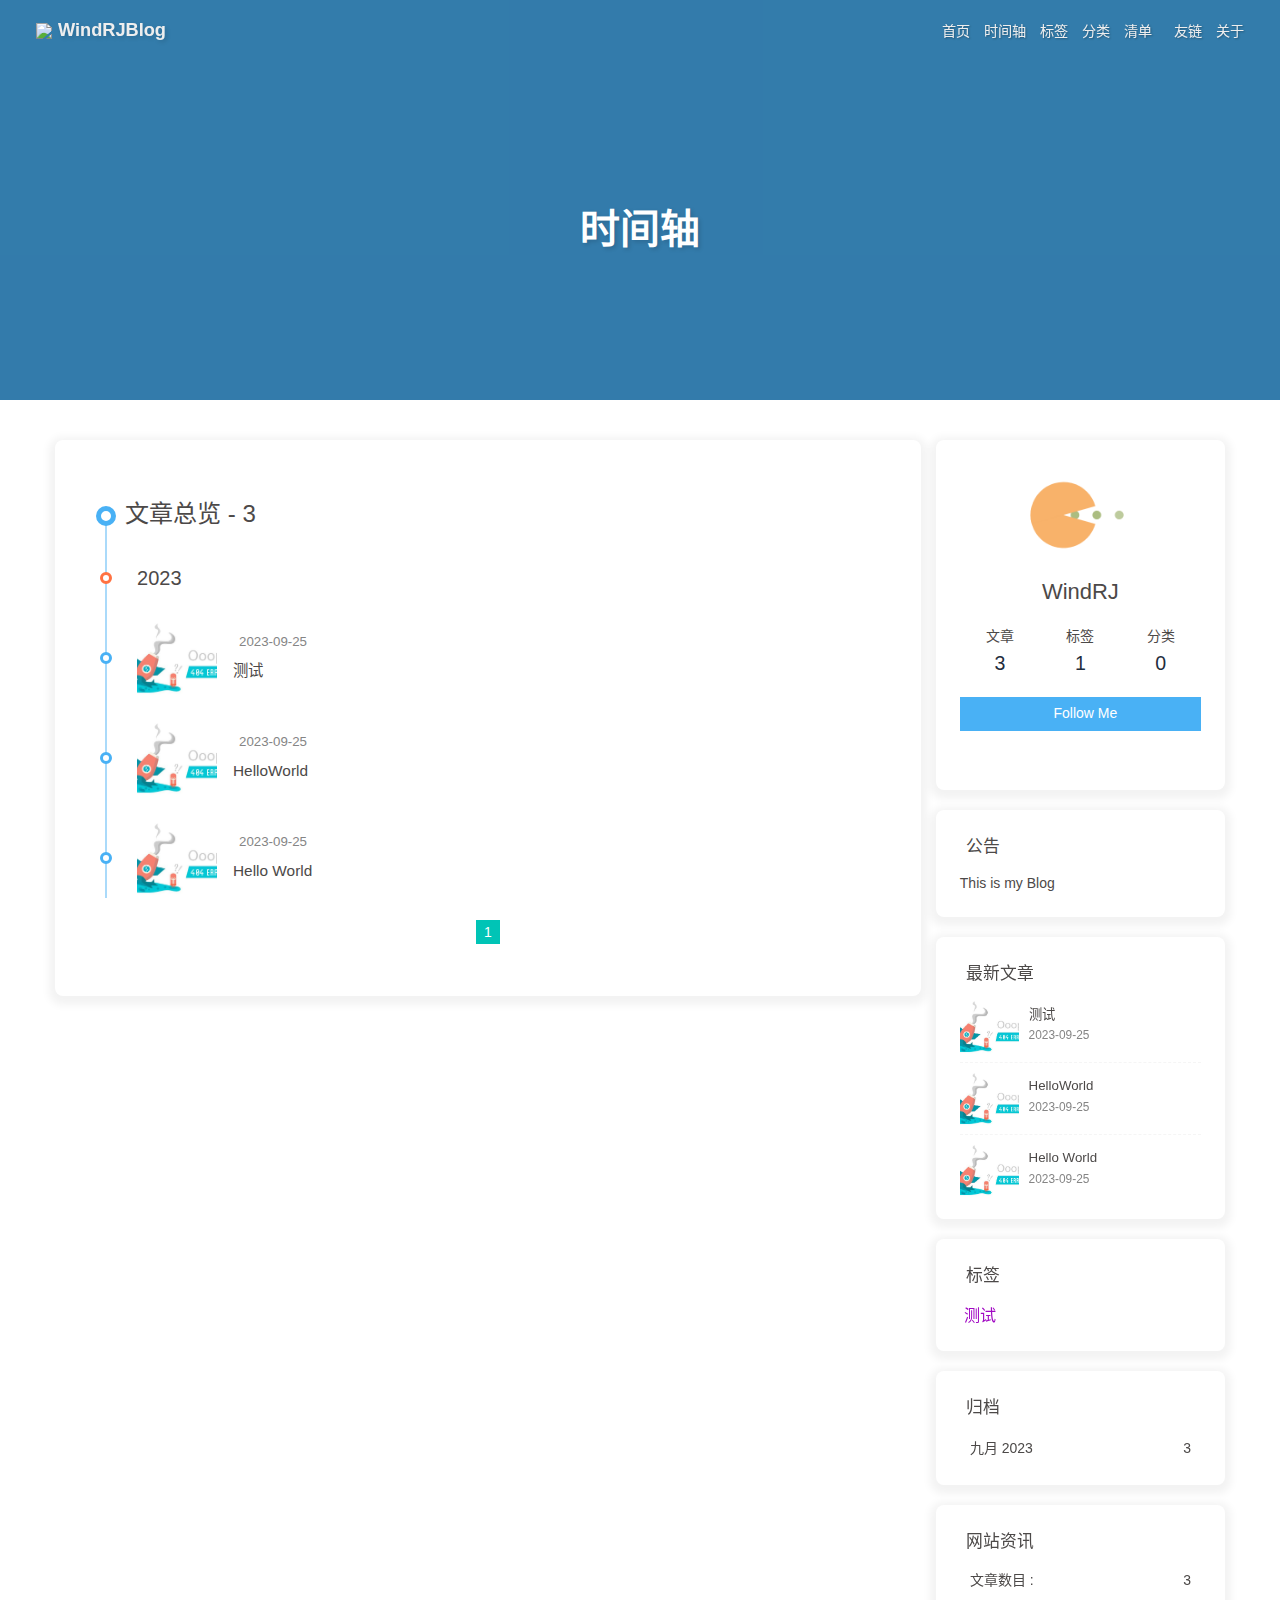
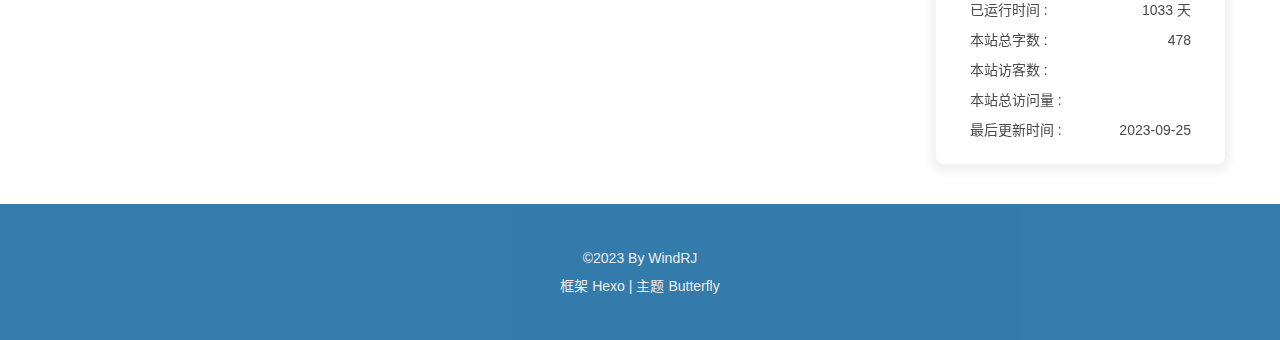
==== commit f8bc86af: "Site updated: 2023-09-25 23:59:11" ====
--- a/archives/index.html
+++ b/archives/index.html
@@ -53,7 +53,7 @@
   isHome: false,
   isHighlightShrink: false,
   isToc: false,
-  postUpdate: '2023-09-25 23:50:09'
+  postUpdate: '2023-09-25 23:59:05'
 }</script><noscript><style type="text/css">
   #nav {
     opacity: 1
@@ -157,4 +157,4 @@
       }
     }
     detectApple()
-    })(window)</script><meta name="generator" content="Hexo 6.3.0"></head><body><div id="sidebar"><div id="menu-mask"></div><div id="sidebar-menus"><div class="avatar-img is-center"><img src="https://qny.yuechen.fun/%E9%AD%94%E6%B3%95%E7%86%8A%E7%8C%AB3.png" onerror="onerror=null;src='/img/friend_404.gif'" alt="avatar"/></div><div class="sidebar-site-data site-data is-center"><a href="/archives/"><div class="headline">文章</div><div class="length-num">3</div></a><a href="/tags/"><div class="headline">标签</div><div class="length-num">1</div></a><a href="/categories/"><div class="headline">分类</div><div class="length-num">0</div></a></div><hr class="custom-hr"/><div class="menus_items"><div class="menus_item"><a class="site-page" href="/"><i class="fa-fw fas fa-home"></i><span> 首页</span></a></div><div class="menus_item"><a class="site-page" href="/archives/"><i class="fa-fw fas fa-archive"></i><span> 时间轴</span></a></div><div class="menus_item"><a class="site-page" href="/tags/"><i class="fa-fw fas fa-tags"></i><span> 标签</span></a></div><div class="menus_item"><a class="site-page" href="/categories/"><i class="fa-fw fas fa-folder-open"></i><span> 分类</span></a></div><div class="menus_item"><a class="site-page group" href="javascript:void(0);"><i class="fa-fw fa fa-heartbeat"></i><span> 清单</span><i class="fas fa-chevron-down"></i></a><ul class="menus_item_child"><li><a class="site-page child" href="/music/"><i class="fa-fw fas fa-music"></i><span> 音乐</span></a></li><li><a class="site-page child" href="/Gallery/"><i class="fa-fw fas fa-images"></i><span> 照片</span></a></li><li><a class="site-page child" href="/movies/"><i class="fa-fw fas fa-video"></i><span> 电影</span></a></li></ul></div><div class="menus_item"><a class="site-page" href="/link/"><i class="fa-fw fas fa-link"></i><span> 友链</span></a></div><div class="menus_item"><a class="site-page" href="/about/"><i class="fa-fw fas fa-heart"></i><span> 关于</span></a></div></div></div></div><div class="page" id="body-wrap"><header class="not-home-page" id="page-header" style="background-image: url('https://qny.yuechen.fun/%E8%93%9D%E8%89%B2%E6%B8%90%E5%8F%98%E6%A3%AE%E6%9E%97.png')"><nav id="nav"><span id="blog-info"><a href="/" title="WindRJBlog"><img class="site-icon" src="http://qny.yuechen.fun/bluelogo2.png"/><span class="site-name">WindRJBlog</span></a></span><div id="menus"><div class="menus_items"><div class="menus_item"><a class="site-page" href="/"><i class="fa-fw fas fa-home"></i><span> 首页</span></a></div><div class="menus_item"><a class="site-page" href="/archives/"><i class="fa-fw fas fa-archive"></i><span> 时间轴</span></a></div><div class="menus_item"><a class="site-page" href="/tags/"><i class="fa-fw fas fa-tags"></i><span> 标签</span></a></div><div class="menus_item"><a class="site-page" href="/categories/"><i class="fa-fw fas fa-folder-open"></i><span> 分类</span></a></div><div class="menus_item"><a class="site-page group" href="javascript:void(0);"><i class="fa-fw fa fa-heartbeat"></i><span> 清单</span><i class="fas fa-chevron-down"></i></a><ul class="menus_item_child"><li><a class="site-page child" href="/music/"><i class="fa-fw fas fa-music"></i><span> 音乐</span></a></li><li><a class="site-page child" href="/Gallery/"><i class="fa-fw fas fa-images"></i><span> 照片</span></a></li><li><a class="site-page child" href="/movies/"><i class="fa-fw fas fa-video"></i><span> 电影</span></a></li></ul></div><div class="menus_item"><a class="site-page" href="/link/"><i class="fa-fw fas fa-link"></i><span> 友链</span></a></div><div class="menus_item"><a class="site-page" href="/about/"><i class="fa-fw fas fa-heart"></i><span> 关于</span></a></div></div><div id="toggle-menu"><a class="site-page" href="javascript:void(0);"><i class="fas fa-bars fa-fw"></i></a></div></div></nav><div id="page-site-info"><h1 id="site-title">时间轴</h1></div></header><main class="layout" id="content-inner"><div id="archive"><div class="article-sort-title">文章总览 - 3</div><div class="article-sort"><div class="article-sort-item year">2023</div><div class="article-sort-item"><a class="article-sort-item-img" href="/2023/09/25/%E6%B5%8B%E8%AF%95/" title="测试"><img src="https://qny.yuechen.fun/%E8%93%9D%E8%89%B2%E7%A7%91%E6%8A%80.png" alt="测试" onerror="this.onerror=null;this.src='/img/404.jpg'"></a><div class="article-sort-item-info"><div class="article-sort-item-time"><i class="far fa-calendar-alt"></i><time class="post-meta-date-created" datetime="2023-09-25T14:48:39.000Z" title="发表于 2023-09-25 22:48:39">2023-09-25</time></div><a class="article-sort-item-title" href="/2023/09/25/%E6%B5%8B%E8%AF%95/" title="测试">测试</a></div></div><div class="article-sort-item"><a class="article-sort-item-img" href="/2023/09/25/HelloWorld/" title="HelloWorld"><img src="https://qny.yuechen.fun/%E8%83%8C%E6%99%AF111.png" alt="HelloWorld" onerror="this.onerror=null;this.src='/img/404.jpg'"></a><div class="article-sort-item-info"><div class="article-sort-item-time"><i class="far fa-calendar-alt"></i><time class="post-meta-date-created" datetime="2023-09-25T10:09:06.000Z" title="发表于 2023-09-25 18:09:06">2023-09-25</time></div><a class="article-sort-item-title" href="/2023/09/25/HelloWorld/" title="HelloWorld">HelloWorld</a></div></div><div class="article-sort-item"><a class="article-sort-item-img" href="/2023/09/25/hello-world/" title="Hello World"><img src="https://qny.yuechen.fun/%E9%A3%9E%E9%BE%99%E5%9C%A8%E5%A4%A92.png" alt="Hello World" onerror="this.onerror=null;this.src='/img/404.jpg'"></a><div class="article-sort-item-info"><div class="article-sort-item-time"><i class="far fa-calendar-alt"></i><time class="post-meta-date-created" datetime="2023-09-25T06:35:18.390Z" title="发表于 2023-09-25 14:35:18">2023-09-25</time></div><a class="article-sort-item-title" href="/2023/09/25/hello-world/" title="Hello World">Hello World</a></div></div></div><nav id="pagination"><div class="pagination"><span class="page-number current">1</span></div></nav></div><div class="aside-content" id="aside-content"><div class="card-widget card-info"><div class="is-center"><div class="avatar-img"><img src="https://qny.yuechen.fun/%E9%AD%94%E6%B3%95%E7%86%8A%E7%8C%AB3.png" onerror="this.onerror=null;this.src='/img/friend_404.gif'" alt="avatar"/></div><div class="author-info__name">WindRJ</div><div class="author-info__description"></div></div><div class="card-info-data site-data is-center"><a href="/archives/"><div class="headline">文章</div><div class="length-num">3</div></a><a href="/tags/"><div class="headline">标签</div><div class="length-num">1</div></a><a href="/categories/"><div class="headline">分类</div><div class="length-num">0</div></a></div><a id="card-info-btn" target="_blank" rel="noopener" href="https://github.com/xxxxxx"><i class="fab fa-github"></i><span>Follow Me</span></a><div class="card-info-social-icons is-center"><a class="social-icon" href="https://github.com/xxxxx" target="_blank" title="Github"><i class="fab fa-github" style="color: #24292e;"></i></a><a class="social-icon" href="mailto:xxxxxx@gmail.com" target="_blank" title="Email"><i class="fas fa-envelope" style="color: #4a7dbe;"></i></a></div></div><div class="card-widget card-announcement"><div class="item-headline"><i class="fas fa-bullhorn fa-shake"></i><span>公告</span></div><div class="announcement_content">This is my Blog</div></div><div class="sticky_layout"><div class="card-widget card-recent-post"><div class="item-headline"><i class="fas fa-history"></i><span>最新文章</span></div><div class="aside-list"><div class="aside-list-item"><a class="thumbnail" href="/2023/09/25/%E6%B5%8B%E8%AF%95/" title="测试"><img src="https://qny.yuechen.fun/%E8%93%9D%E8%89%B2%E7%A7%91%E6%8A%80.png" onerror="this.onerror=null;this.src='/img/404.jpg'" alt="测试"/></a><div class="content"><a class="title" href="/2023/09/25/%E6%B5%8B%E8%AF%95/" title="测试">测试</a><time datetime="2023-09-25T14:48:39.000Z" title="发表于 2023-09-25 22:48:39">2023-09-25</time></div></div><div class="aside-list-item"><a class="thumbnail" href="/2023/09/25/HelloWorld/" title="HelloWorld"><img src="https://qny.yuechen.fun/%E8%83%8C%E6%99%AF111.png" onerror="this.onerror=null;this.src='/img/404.jpg'" alt="HelloWorld"/></a><div class="content"><a class="title" href="/2023/09/25/HelloWorld/" title="HelloWorld">HelloWorld</a><time datetime="2023-09-25T10:09:06.000Z" title="发表于 2023-09-25 18:09:06">2023-09-25</time></div></div><div class="aside-list-item"><a class="thumbnail" href="/2023/09/25/hello-world/" title="Hello World"><img src="https://qny.yuechen.fun/%E9%A3%9E%E9%BE%99%E5%9C%A8%E5%A4%A92.png" onerror="this.onerror=null;this.src='/img/404.jpg'" alt="Hello World"/></a><div class="content"><a class="title" href="/2023/09/25/hello-world/" title="Hello World">Hello World</a><time datetime="2023-09-25T06:35:18.390Z" title="发表于 2023-09-25 14:35:18">2023-09-25</time></div></div></div></div><div class="card-widget card-tags"><div class="item-headline"><i class="fas fa-tags"></i><span>标签</span></div><div class="card-tag-cloud"><a href="/tags/%E6%B5%8B%E8%AF%95/" style="font-size: 1.15em; color: rgb(53, 131, 102)">测试</a></div></div><div class="card-widget card-archives"><div class="item-headline"><i class="fas fa-archive"></i><span>归档</span></div><ul class="card-archive-list"><li class="card-archive-list-item"><a class="card-archive-list-link" href="/archives/2023/09/"><span class="card-archive-list-date">九月 2023</span><span class="card-archive-list-count">3</span></a></li></ul></div><div class="card-widget card-webinfo"><div class="item-headline"><i class="fas fa-chart-line"></i><span>网站资讯</span></div><div class="webinfo"><div class="webinfo-item"><div class="item-name">文章数目 :</div><div class="item-count">3</div></div><div class="webinfo-item"><div class="item-name">已运行时间 :</div><div class="item-count" id="runtimeshow" data-publishDate="2023-09-24T16:00:00.000Z"><i class="fa-solid fa-spinner fa-spin"></i></div></div><div class="webinfo-item"><div class="item-name">本站总字数 :</div><div class="item-count">478</div></div><div class="webinfo-item"><div class="item-name">本站访客数 :</div><div class="item-count" id="busuanzi_value_site_uv"><i class="fa-solid fa-spinner fa-spin"></i></div></div><div class="webinfo-item"><div class="item-name">本站总访问量 :</div><div class="item-count" id="busuanzi_value_site_pv"><i class="fa-solid fa-spinner fa-spin"></i></div></div><div class="webinfo-item"><div class="item-name">最后更新时间 :</div><div class="item-count" id="last-push-date" data-lastPushDate="2023-09-25T15:50:09.921Z"><i class="fa-solid fa-spinner fa-spin"></i></div></div></div></div></div></div></main><footer id="footer" style="background-image: url('https://qny.yuechen.fun/%E8%93%9D%E8%89%B2%E6%B8%90%E5%8F%98%E6%A3%AE%E6%9E%97.png')"><div id="footer-wrap"><div class="copyright">&copy;2023 By WindRJ</div><div class="framework-info"><span>框架 </span><a target="_blank" rel="noopener" href="https://hexo.io">Hexo</a><span class="footer-separator">|</span><span>主题 </span><a target="_blank" rel="noopener" href="https://github.com/jerryc127/hexo-theme-butterfly">Butterfly</a></div></div></footer></div><div id="rightside"><div id="rightside-config-hide"><button id="translateLink" type="button" title="简繁转换">繁</button><button id="darkmode" type="button" title="浅色和深色模式转换"><i class="fas fa-adjust"></i></button><button id="hide-aside-btn" type="button" title="单栏和双栏切换"><i class="fas fa-arrows-alt-h"></i></button></div><div id="rightside-config-show"><button id="rightside_config" type="button" title="设置"><i class="fas fa-cog fa-spin"></i></button><button id="go-up" type="button" title="回到顶部"><span class="scroll-percent"></span><i class="fas fa-arrow-up"></i></button></div></div><div><script src="/js/utils.js"></script><script src="/js/main.js"></script><script src="/js/tw_cn.js"></script><script src="https://cdn.jsdelivr.net/npm/@fancyapps/ui/dist/fancybox/fancybox.umd.min.js"></script><script src="https://cdn.jsdelivr.net/npm/instant.page/instantpage.min.js" type="module"></script><div class="js-pjax"></div><script async data-pjax src="//busuanzi.ibruce.info/busuanzi/2.3/busuanzi.pure.mini.js"></script></div></body></html>+    })(window)</script><meta name="generator" content="Hexo 6.3.0"></head><body><div id="sidebar"><div id="menu-mask"></div><div id="sidebar-menus"><div class="avatar-img is-center"><img src="https://qny.yuechen.fun/%E9%AD%94%E6%B3%95%E7%86%8A%E7%8C%AB3.png" onerror="onerror=null;src='/img/friend_404.gif'" alt="avatar"/></div><div class="sidebar-site-data site-data is-center"><a href="/archives/"><div class="headline">文章</div><div class="length-num">3</div></a><a href="/tags/"><div class="headline">标签</div><div class="length-num">1</div></a><a href="/categories/"><div class="headline">分类</div><div class="length-num">0</div></a></div><hr class="custom-hr"/><div class="menus_items"><div class="menus_item"><a class="site-page" href="/"><i class="fa-fw fas fa-home"></i><span> 首页</span></a></div><div class="menus_item"><a class="site-page" href="/archives/"><i class="fa-fw fas fa-archive"></i><span> 时间轴</span></a></div><div class="menus_item"><a class="site-page" href="/tags/"><i class="fa-fw fas fa-tags"></i><span> 标签</span></a></div><div class="menus_item"><a class="site-page" href="/categories/"><i class="fa-fw fas fa-folder-open"></i><span> 分类</span></a></div><div class="menus_item"><a class="site-page group" href="javascript:void(0);"><i class="fa-fw fa fa-heartbeat"></i><span> 清单</span><i class="fas fa-chevron-down"></i></a><ul class="menus_item_child"><li><a class="site-page child" href="/music/"><i class="fa-fw fas fa-music"></i><span> 音乐</span></a></li><li><a class="site-page child" href="/Gallery/"><i class="fa-fw fas fa-images"></i><span> 照片</span></a></li><li><a class="site-page child" href="/movies/"><i class="fa-fw fas fa-video"></i><span> 电影</span></a></li></ul></div><div class="menus_item"><a class="site-page" href="/link/"><i class="fa-fw fas fa-link"></i><span> 友链</span></a></div><div class="menus_item"><a class="site-page" href="/about/"><i class="fa-fw fas fa-heart"></i><span> 关于</span></a></div></div></div></div><div class="page" id="body-wrap"><header class="not-home-page" id="page-header" style="background-image: url('https://qny.yuechen.fun/%E8%93%9D%E8%89%B2%E6%B8%90%E5%8F%98%E6%A3%AE%E6%9E%97.png')"><nav id="nav"><span id="blog-info"><a href="/" title="WindRJBlog"><img class="site-icon" src="http://qny.yuechen.fun/bluelogo2.png"/><span class="site-name">WindRJBlog</span></a></span><div id="menus"><div class="menus_items"><div class="menus_item"><a class="site-page" href="/"><i class="fa-fw fas fa-home"></i><span> 首页</span></a></div><div class="menus_item"><a class="site-page" href="/archives/"><i class="fa-fw fas fa-archive"></i><span> 时间轴</span></a></div><div class="menus_item"><a class="site-page" href="/tags/"><i class="fa-fw fas fa-tags"></i><span> 标签</span></a></div><div class="menus_item"><a class="site-page" href="/categories/"><i class="fa-fw fas fa-folder-open"></i><span> 分类</span></a></div><div class="menus_item"><a class="site-page group" href="javascript:void(0);"><i class="fa-fw fa fa-heartbeat"></i><span> 清单</span><i class="fas fa-chevron-down"></i></a><ul class="menus_item_child"><li><a class="site-page child" href="/music/"><i class="fa-fw fas fa-music"></i><span> 音乐</span></a></li><li><a class="site-page child" href="/Gallery/"><i class="fa-fw fas fa-images"></i><span> 照片</span></a></li><li><a class="site-page child" href="/movies/"><i class="fa-fw fas fa-video"></i><span> 电影</span></a></li></ul></div><div class="menus_item"><a class="site-page" href="/link/"><i class="fa-fw fas fa-link"></i><span> 友链</span></a></div><div class="menus_item"><a class="site-page" href="/about/"><i class="fa-fw fas fa-heart"></i><span> 关于</span></a></div></div><div id="toggle-menu"><a class="site-page" href="javascript:void(0);"><i class="fas fa-bars fa-fw"></i></a></div></div></nav><div id="page-site-info"><h1 id="site-title">时间轴</h1></div></header><main class="layout" id="content-inner"><div id="archive"><div class="article-sort-title">文章总览 - 3</div><div class="article-sort"><div class="article-sort-item year">2023</div><div class="article-sort-item"><a class="article-sort-item-img" href="/2023/09/25/%E6%B5%8B%E8%AF%95/" title="测试"><img src="https://qny.yuechen.fun/%E8%93%9D%E8%89%B2%E7%A7%91%E6%8A%80.png" alt="测试" onerror="this.onerror=null;this.src='/img/404.jpg'"></a><div class="article-sort-item-info"><div class="article-sort-item-time"><i class="far fa-calendar-alt"></i><time class="post-meta-date-created" datetime="2023-09-25T14:48:39.000Z" title="发表于 2023-09-25 22:48:39">2023-09-25</time></div><a class="article-sort-item-title" href="/2023/09/25/%E6%B5%8B%E8%AF%95/" title="测试">测试</a></div></div><div class="article-sort-item"><a class="article-sort-item-img" href="/2023/09/25/HelloWorld/" title="HelloWorld"><img src="https://qny.yuechen.fun/%E8%83%8C%E6%99%AF111.png" alt="HelloWorld" onerror="this.onerror=null;this.src='/img/404.jpg'"></a><div class="article-sort-item-info"><div class="article-sort-item-time"><i class="far fa-calendar-alt"></i><time class="post-meta-date-created" datetime="2023-09-25T10:09:06.000Z" title="发表于 2023-09-25 18:09:06">2023-09-25</time></div><a class="article-sort-item-title" href="/2023/09/25/HelloWorld/" title="HelloWorld">HelloWorld</a></div></div><div class="article-sort-item"><a class="article-sort-item-img" href="/2023/09/25/hello-world/" title="Hello World"><img src="https://qny.yuechen.fun/%E9%A3%9E%E9%BE%99%E5%9C%A8%E5%A4%A92.png" alt="Hello World" onerror="this.onerror=null;this.src='/img/404.jpg'"></a><div class="article-sort-item-info"><div class="article-sort-item-time"><i class="far fa-calendar-alt"></i><time class="post-meta-date-created" datetime="2023-09-25T06:35:18.390Z" title="发表于 2023-09-25 14:35:18">2023-09-25</time></div><a class="article-sort-item-title" href="/2023/09/25/hello-world/" title="Hello World">Hello World</a></div></div></div><nav id="pagination"><div class="pagination"><span class="page-number current">1</span></div></nav></div><div class="aside-content" id="aside-content"><div class="card-widget card-info"><div class="is-center"><div class="avatar-img"><img src="https://qny.yuechen.fun/%E9%AD%94%E6%B3%95%E7%86%8A%E7%8C%AB3.png" onerror="this.onerror=null;this.src='/img/friend_404.gif'" alt="avatar"/></div><div class="author-info__name">WindRJ</div><div class="author-info__description"></div></div><div class="card-info-data site-data is-center"><a href="/archives/"><div class="headline">文章</div><div class="length-num">3</div></a><a href="/tags/"><div class="headline">标签</div><div class="length-num">1</div></a><a href="/categories/"><div class="headline">分类</div><div class="length-num">0</div></a></div><a id="card-info-btn" target="_blank" rel="noopener" href="https://github.com/xxxxxx"><i class="fab fa-github"></i><span>Follow Me</span></a><div class="card-info-social-icons is-center"><a class="social-icon" href="https://github.com/xxxxx" target="_blank" title="Github"><i class="fab fa-github" style="color: #24292e;"></i></a><a class="social-icon" href="mailto:xxxxxx@gmail.com" target="_blank" title="Email"><i class="fas fa-envelope" style="color: #4a7dbe;"></i></a></div></div><div class="card-widget card-announcement"><div class="item-headline"><i class="fas fa-bullhorn fa-shake"></i><span>公告</span></div><div class="announcement_content">This is my Blog</div></div><div class="sticky_layout"><div class="card-widget card-recent-post"><div class="item-headline"><i class="fas fa-history"></i><span>最新文章</span></div><div class="aside-list"><div class="aside-list-item"><a class="thumbnail" href="/2023/09/25/%E6%B5%8B%E8%AF%95/" title="测试"><img src="https://qny.yuechen.fun/%E8%93%9D%E8%89%B2%E7%A7%91%E6%8A%80.png" onerror="this.onerror=null;this.src='/img/404.jpg'" alt="测试"/></a><div class="content"><a class="title" href="/2023/09/25/%E6%B5%8B%E8%AF%95/" title="测试">测试</a><time datetime="2023-09-25T14:48:39.000Z" title="发表于 2023-09-25 22:48:39">2023-09-25</time></div></div><div class="aside-list-item"><a class="thumbnail" href="/2023/09/25/HelloWorld/" title="HelloWorld"><img src="https://qny.yuechen.fun/%E8%83%8C%E6%99%AF111.png" onerror="this.onerror=null;this.src='/img/404.jpg'" alt="HelloWorld"/></a><div class="content"><a class="title" href="/2023/09/25/HelloWorld/" title="HelloWorld">HelloWorld</a><time datetime="2023-09-25T10:09:06.000Z" title="发表于 2023-09-25 18:09:06">2023-09-25</time></div></div><div class="aside-list-item"><a class="thumbnail" href="/2023/09/25/hello-world/" title="Hello World"><img src="https://qny.yuechen.fun/%E9%A3%9E%E9%BE%99%E5%9C%A8%E5%A4%A92.png" onerror="this.onerror=null;this.src='/img/404.jpg'" alt="Hello World"/></a><div class="content"><a class="title" href="/2023/09/25/hello-world/" title="Hello World">Hello World</a><time datetime="2023-09-25T06:35:18.390Z" title="发表于 2023-09-25 14:35:18">2023-09-25</time></div></div></div></div><div class="card-widget card-tags"><div class="item-headline"><i class="fas fa-tags"></i><span>标签</span></div><div class="card-tag-cloud"><a href="/tags/%E6%B5%8B%E8%AF%95/" style="font-size: 1.15em; color: rgb(161, 9, 195)">测试</a></div></div><div class="card-widget card-archives"><div class="item-headline"><i class="fas fa-archive"></i><span>归档</span></div><ul class="card-archive-list"><li class="card-archive-list-item"><a class="card-archive-list-link" href="/archives/2023/09/"><span class="card-archive-list-date">九月 2023</span><span class="card-archive-list-count">3</span></a></li></ul></div><div class="card-widget card-webinfo"><div class="item-headline"><i class="fas fa-chart-line"></i><span>网站资讯</span></div><div class="webinfo"><div class="webinfo-item"><div class="item-name">文章数目 :</div><div class="item-count">3</div></div><div class="webinfo-item"><div class="item-name">已运行时间 :</div><div class="item-count" id="runtimeshow" data-publishDate="2023-09-24T16:00:00.000Z"><i class="fa-solid fa-spinner fa-spin"></i></div></div><div class="webinfo-item"><div class="item-name">本站总字数 :</div><div class="item-count">478</div></div><div class="webinfo-item"><div class="item-name">本站访客数 :</div><div class="item-count" id="busuanzi_value_site_uv"><i class="fa-solid fa-spinner fa-spin"></i></div></div><div class="webinfo-item"><div class="item-name">本站总访问量 :</div><div class="item-count" id="busuanzi_value_site_pv"><i class="fa-solid fa-spinner fa-spin"></i></div></div><div class="webinfo-item"><div class="item-name">最后更新时间 :</div><div class="item-count" id="last-push-date" data-lastPushDate="2023-09-25T15:59:05.221Z"><i class="fa-solid fa-spinner fa-spin"></i></div></div></div></div></div></div></main><footer id="footer" style="background-image: url('https://qny.yuechen.fun/%E8%93%9D%E8%89%B2%E6%B8%90%E5%8F%98%E6%A3%AE%E6%9E%97.png')"><div id="footer-wrap"><div class="copyright">&copy;2023 By WindRJ</div><div class="framework-info"><span>框架 </span><a target="_blank" rel="noopener" href="https://hexo.io">Hexo</a><span class="footer-separator">|</span><span>主题 </span><a target="_blank" rel="noopener" href="https://github.com/jerryc127/hexo-theme-butterfly">Butterfly</a></div></div></footer></div><div id="rightside"><div id="rightside-config-hide"><button id="translateLink" type="button" title="简繁转换">繁</button><button id="darkmode" type="button" title="浅色和深色模式转换"><i class="fas fa-adjust"></i></button><button id="hide-aside-btn" type="button" title="单栏和双栏切换"><i class="fas fa-arrows-alt-h"></i></button></div><div id="rightside-config-show"><button id="rightside_config" type="button" title="设置"><i class="fas fa-cog fa-spin"></i></button><button id="go-up" type="button" title="回到顶部"><span class="scroll-percent"></span><i class="fas fa-arrow-up"></i></button></div></div><div><script src="/js/utils.js"></script><script src="/js/main.js"></script><script src="/js/tw_cn.js"></script><script src="https://cdn.jsdelivr.net/npm/@fancyapps/ui/dist/fancybox/fancybox.umd.min.js"></script><script src="https://cdn.jsdelivr.net/npm/instant.page/instantpage.min.js" type="module"></script><div class="js-pjax"></div><script async data-pjax src="//busuanzi.ibruce.info/busuanzi/2.3/busuanzi.pure.mini.js"></script></div></body></html>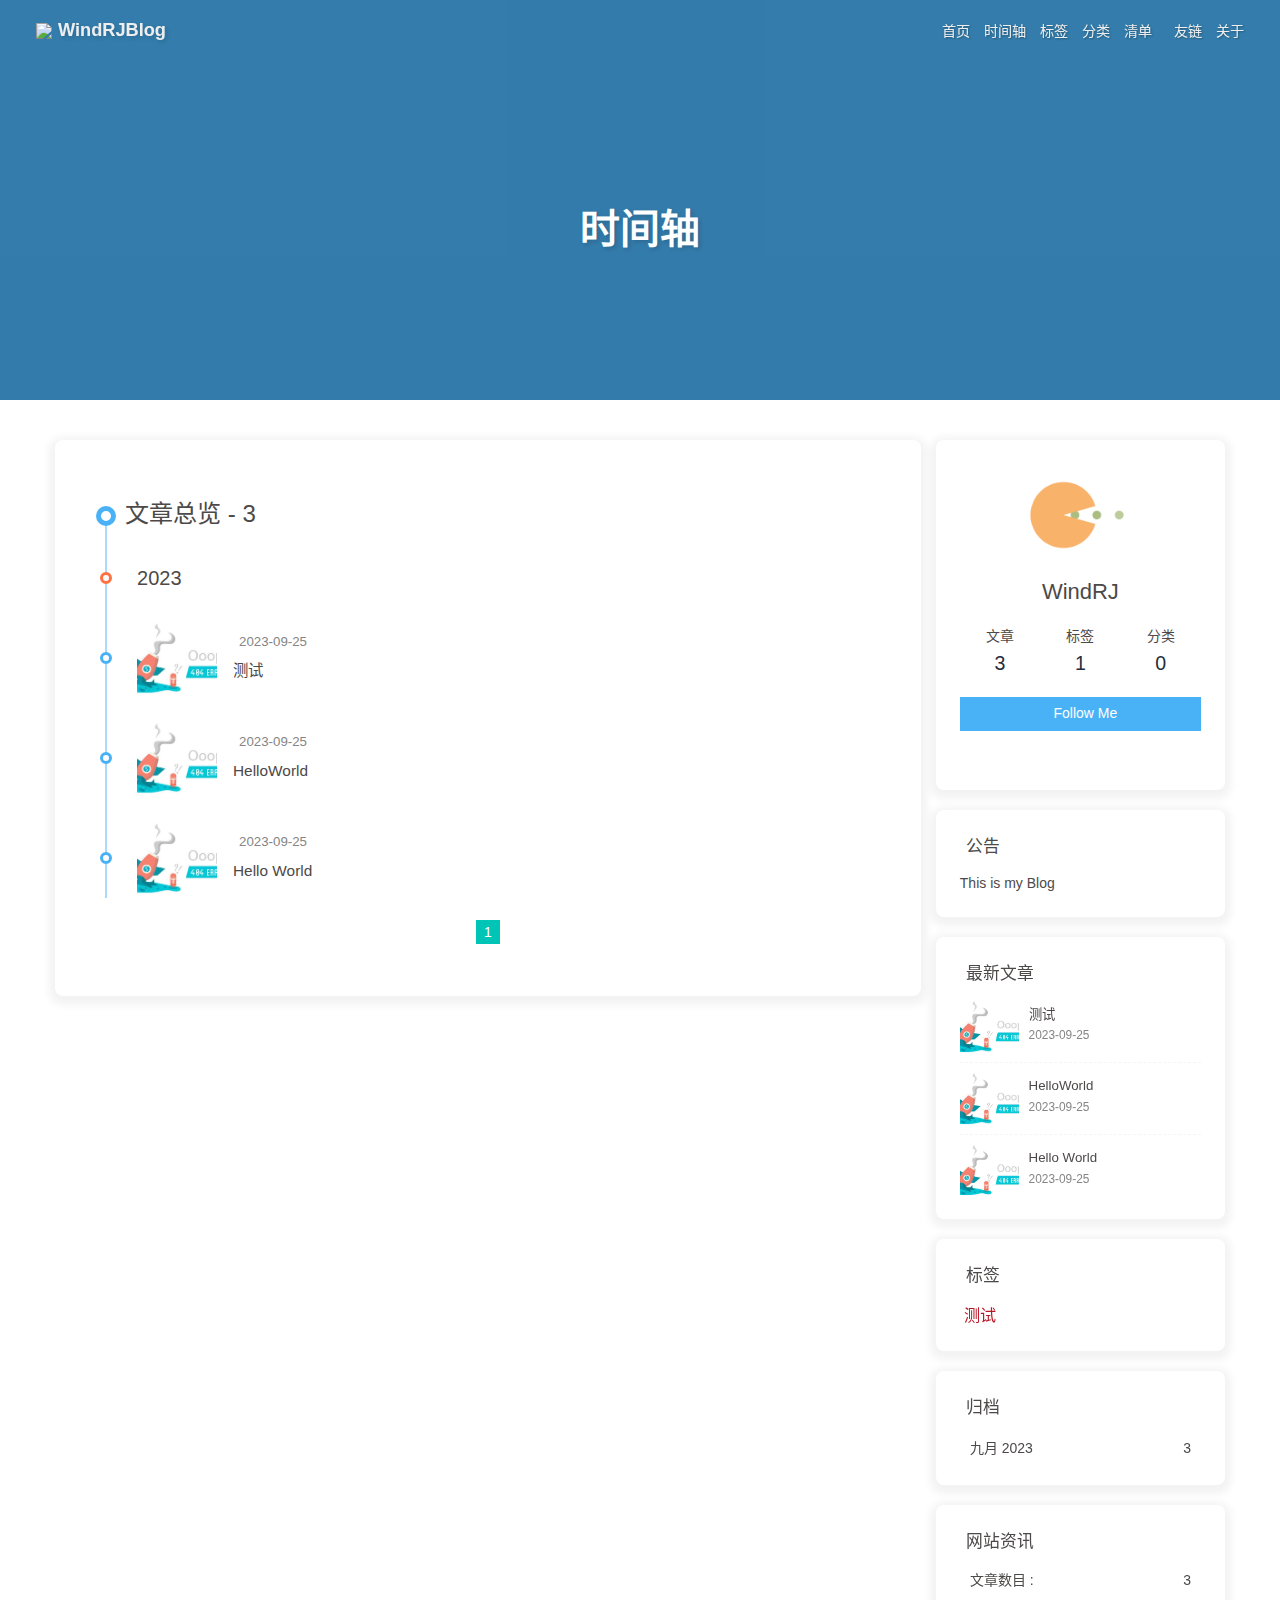
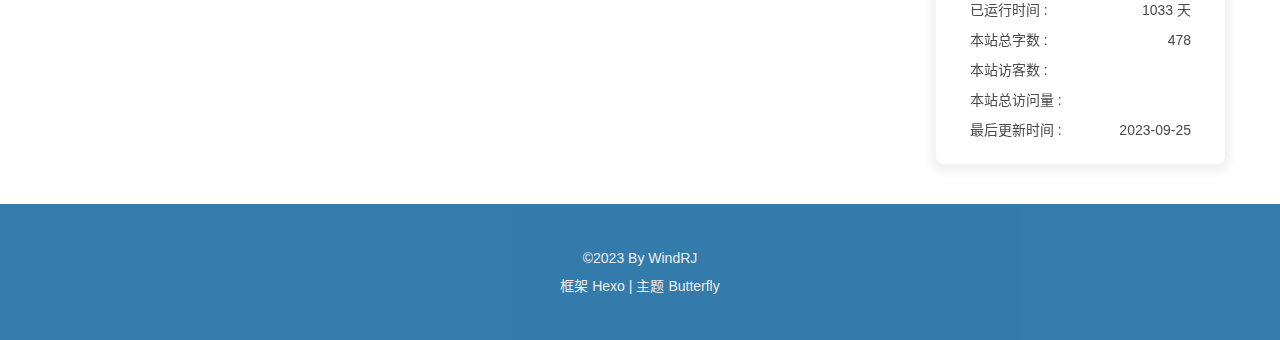
==== commit aff5237f: "Site updated: 2023-09-26 00:02:17" ====
--- a/archives/index.html
+++ b/archives/index.html
@@ -53,7 +53,7 @@
   isHome: false,
   isHighlightShrink: false,
   isToc: false,
-  postUpdate: '2023-09-25 23:59:05'
+  postUpdate: '2023-09-26 00:02:13'
 }</script><noscript><style type="text/css">
   #nav {
     opacity: 1
@@ -157,4 +157,4 @@
       }
     }
     detectApple()
-    })(window)</script><meta name="generator" content="Hexo 6.3.0"></head><body><div id="sidebar"><div id="menu-mask"></div><div id="sidebar-menus"><div class="avatar-img is-center"><img src="https://qny.yuechen.fun/%E9%AD%94%E6%B3%95%E7%86%8A%E7%8C%AB3.png" onerror="onerror=null;src='/img/friend_404.gif'" alt="avatar"/></div><div class="sidebar-site-data site-data is-center"><a href="/archives/"><div class="headline">文章</div><div class="length-num">3</div></a><a href="/tags/"><div class="headline">标签</div><div class="length-num">1</div></a><a href="/categories/"><div class="headline">分类</div><div class="length-num">0</div></a></div><hr class="custom-hr"/><div class="menus_items"><div class="menus_item"><a class="site-page" href="/"><i class="fa-fw fas fa-home"></i><span> 首页</span></a></div><div class="menus_item"><a class="site-page" href="/archives/"><i class="fa-fw fas fa-archive"></i><span> 时间轴</span></a></div><div class="menus_item"><a class="site-page" href="/tags/"><i class="fa-fw fas fa-tags"></i><span> 标签</span></a></div><div class="menus_item"><a class="site-page" href="/categories/"><i class="fa-fw fas fa-folder-open"></i><span> 分类</span></a></div><div class="menus_item"><a class="site-page group" href="javascript:void(0);"><i class="fa-fw fa fa-heartbeat"></i><span> 清单</span><i class="fas fa-chevron-down"></i></a><ul class="menus_item_child"><li><a class="site-page child" href="/music/"><i class="fa-fw fas fa-music"></i><span> 音乐</span></a></li><li><a class="site-page child" href="/Gallery/"><i class="fa-fw fas fa-images"></i><span> 照片</span></a></li><li><a class="site-page child" href="/movies/"><i class="fa-fw fas fa-video"></i><span> 电影</span></a></li></ul></div><div class="menus_item"><a class="site-page" href="/link/"><i class="fa-fw fas fa-link"></i><span> 友链</span></a></div><div class="menus_item"><a class="site-page" href="/about/"><i class="fa-fw fas fa-heart"></i><span> 关于</span></a></div></div></div></div><div class="page" id="body-wrap"><header class="not-home-page" id="page-header" style="background-image: url('https://qny.yuechen.fun/%E8%93%9D%E8%89%B2%E6%B8%90%E5%8F%98%E6%A3%AE%E6%9E%97.png')"><nav id="nav"><span id="blog-info"><a href="/" title="WindRJBlog"><img class="site-icon" src="http://qny.yuechen.fun/bluelogo2.png"/><span class="site-name">WindRJBlog</span></a></span><div id="menus"><div class="menus_items"><div class="menus_item"><a class="site-page" href="/"><i class="fa-fw fas fa-home"></i><span> 首页</span></a></div><div class="menus_item"><a class="site-page" href="/archives/"><i class="fa-fw fas fa-archive"></i><span> 时间轴</span></a></div><div class="menus_item"><a class="site-page" href="/tags/"><i class="fa-fw fas fa-tags"></i><span> 标签</span></a></div><div class="menus_item"><a class="site-page" href="/categories/"><i class="fa-fw fas fa-folder-open"></i><span> 分类</span></a></div><div class="menus_item"><a class="site-page group" href="javascript:void(0);"><i class="fa-fw fa fa-heartbeat"></i><span> 清单</span><i class="fas fa-chevron-down"></i></a><ul class="menus_item_child"><li><a class="site-page child" href="/music/"><i class="fa-fw fas fa-music"></i><span> 音乐</span></a></li><li><a class="site-page child" href="/Gallery/"><i class="fa-fw fas fa-images"></i><span> 照片</span></a></li><li><a class="site-page child" href="/movies/"><i class="fa-fw fas fa-video"></i><span> 电影</span></a></li></ul></div><div class="menus_item"><a class="site-page" href="/link/"><i class="fa-fw fas fa-link"></i><span> 友链</span></a></div><div class="menus_item"><a class="site-page" href="/about/"><i class="fa-fw fas fa-heart"></i><span> 关于</span></a></div></div><div id="toggle-menu"><a class="site-page" href="javascript:void(0);"><i class="fas fa-bars fa-fw"></i></a></div></div></nav><div id="page-site-info"><h1 id="site-title">时间轴</h1></div></header><main class="layout" id="content-inner"><div id="archive"><div class="article-sort-title">文章总览 - 3</div><div class="article-sort"><div class="article-sort-item year">2023</div><div class="article-sort-item"><a class="article-sort-item-img" href="/2023/09/25/%E6%B5%8B%E8%AF%95/" title="测试"><img src="https://qny.yuechen.fun/%E8%93%9D%E8%89%B2%E7%A7%91%E6%8A%80.png" alt="测试" onerror="this.onerror=null;this.src='/img/404.jpg'"></a><div class="article-sort-item-info"><div class="article-sort-item-time"><i class="far fa-calendar-alt"></i><time class="post-meta-date-created" datetime="2023-09-25T14:48:39.000Z" title="发表于 2023-09-25 22:48:39">2023-09-25</time></div><a class="article-sort-item-title" href="/2023/09/25/%E6%B5%8B%E8%AF%95/" title="测试">测试</a></div></div><div class="article-sort-item"><a class="article-sort-item-img" href="/2023/09/25/HelloWorld/" title="HelloWorld"><img src="https://qny.yuechen.fun/%E8%83%8C%E6%99%AF111.png" alt="HelloWorld" onerror="this.onerror=null;this.src='/img/404.jpg'"></a><div class="article-sort-item-info"><div class="article-sort-item-time"><i class="far fa-calendar-alt"></i><time class="post-meta-date-created" datetime="2023-09-25T10:09:06.000Z" title="发表于 2023-09-25 18:09:06">2023-09-25</time></div><a class="article-sort-item-title" href="/2023/09/25/HelloWorld/" title="HelloWorld">HelloWorld</a></div></div><div class="article-sort-item"><a class="article-sort-item-img" href="/2023/09/25/hello-world/" title="Hello World"><img src="https://qny.yuechen.fun/%E9%A3%9E%E9%BE%99%E5%9C%A8%E5%A4%A92.png" alt="Hello World" onerror="this.onerror=null;this.src='/img/404.jpg'"></a><div class="article-sort-item-info"><div class="article-sort-item-time"><i class="far fa-calendar-alt"></i><time class="post-meta-date-created" datetime="2023-09-25T06:35:18.390Z" title="发表于 2023-09-25 14:35:18">2023-09-25</time></div><a class="article-sort-item-title" href="/2023/09/25/hello-world/" title="Hello World">Hello World</a></div></div></div><nav id="pagination"><div class="pagination"><span class="page-number current">1</span></div></nav></div><div class="aside-content" id="aside-content"><div class="card-widget card-info"><div class="is-center"><div class="avatar-img"><img src="https://qny.yuechen.fun/%E9%AD%94%E6%B3%95%E7%86%8A%E7%8C%AB3.png" onerror="this.onerror=null;this.src='/img/friend_404.gif'" alt="avatar"/></div><div class="author-info__name">WindRJ</div><div class="author-info__description"></div></div><div class="card-info-data site-data is-center"><a href="/archives/"><div class="headline">文章</div><div class="length-num">3</div></a><a href="/tags/"><div class="headline">标签</div><div class="length-num">1</div></a><a href="/categories/"><div class="headline">分类</div><div class="length-num">0</div></a></div><a id="card-info-btn" target="_blank" rel="noopener" href="https://github.com/xxxxxx"><i class="fab fa-github"></i><span>Follow Me</span></a><div class="card-info-social-icons is-center"><a class="social-icon" href="https://github.com/xxxxx" target="_blank" title="Github"><i class="fab fa-github" style="color: #24292e;"></i></a><a class="social-icon" href="mailto:xxxxxx@gmail.com" target="_blank" title="Email"><i class="fas fa-envelope" style="color: #4a7dbe;"></i></a></div></div><div class="card-widget card-announcement"><div class="item-headline"><i class="fas fa-bullhorn fa-shake"></i><span>公告</span></div><div class="announcement_content">This is my Blog</div></div><div class="sticky_layout"><div class="card-widget card-recent-post"><div class="item-headline"><i class="fas fa-history"></i><span>最新文章</span></div><div class="aside-list"><div class="aside-list-item"><a class="thumbnail" href="/2023/09/25/%E6%B5%8B%E8%AF%95/" title="测试"><img src="https://qny.yuechen.fun/%E8%93%9D%E8%89%B2%E7%A7%91%E6%8A%80.png" onerror="this.onerror=null;this.src='/img/404.jpg'" alt="测试"/></a><div class="content"><a class="title" href="/2023/09/25/%E6%B5%8B%E8%AF%95/" title="测试">测试</a><time datetime="2023-09-25T14:48:39.000Z" title="发表于 2023-09-25 22:48:39">2023-09-25</time></div></div><div class="aside-list-item"><a class="thumbnail" href="/2023/09/25/HelloWorld/" title="HelloWorld"><img src="https://qny.yuechen.fun/%E8%83%8C%E6%99%AF111.png" onerror="this.onerror=null;this.src='/img/404.jpg'" alt="HelloWorld"/></a><div class="content"><a class="title" href="/2023/09/25/HelloWorld/" title="HelloWorld">HelloWorld</a><time datetime="2023-09-25T10:09:06.000Z" title="发表于 2023-09-25 18:09:06">2023-09-25</time></div></div><div class="aside-list-item"><a class="thumbnail" href="/2023/09/25/hello-world/" title="Hello World"><img src="https://qny.yuechen.fun/%E9%A3%9E%E9%BE%99%E5%9C%A8%E5%A4%A92.png" onerror="this.onerror=null;this.src='/img/404.jpg'" alt="Hello World"/></a><div class="content"><a class="title" href="/2023/09/25/hello-world/" title="Hello World">Hello World</a><time datetime="2023-09-25T06:35:18.390Z" title="发表于 2023-09-25 14:35:18">2023-09-25</time></div></div></div></div><div class="card-widget card-tags"><div class="item-headline"><i class="fas fa-tags"></i><span>标签</span></div><div class="card-tag-cloud"><a href="/tags/%E6%B5%8B%E8%AF%95/" style="font-size: 1.15em; color: rgb(161, 9, 195)">测试</a></div></div><div class="card-widget card-archives"><div class="item-headline"><i class="fas fa-archive"></i><span>归档</span></div><ul class="card-archive-list"><li class="card-archive-list-item"><a class="card-archive-list-link" href="/archives/2023/09/"><span class="card-archive-list-date">九月 2023</span><span class="card-archive-list-count">3</span></a></li></ul></div><div class="card-widget card-webinfo"><div class="item-headline"><i class="fas fa-chart-line"></i><span>网站资讯</span></div><div class="webinfo"><div class="webinfo-item"><div class="item-name">文章数目 :</div><div class="item-count">3</div></div><div class="webinfo-item"><div class="item-name">已运行时间 :</div><div class="item-count" id="runtimeshow" data-publishDate="2023-09-24T16:00:00.000Z"><i class="fa-solid fa-spinner fa-spin"></i></div></div><div class="webinfo-item"><div class="item-name">本站总字数 :</div><div class="item-count">478</div></div><div class="webinfo-item"><div class="item-name">本站访客数 :</div><div class="item-count" id="busuanzi_value_site_uv"><i class="fa-solid fa-spinner fa-spin"></i></div></div><div class="webinfo-item"><div class="item-name">本站总访问量 :</div><div class="item-count" id="busuanzi_value_site_pv"><i class="fa-solid fa-spinner fa-spin"></i></div></div><div class="webinfo-item"><div class="item-name">最后更新时间 :</div><div class="item-count" id="last-push-date" data-lastPushDate="2023-09-25T15:59:05.221Z"><i class="fa-solid fa-spinner fa-spin"></i></div></div></div></div></div></div></main><footer id="footer" style="background-image: url('https://qny.yuechen.fun/%E8%93%9D%E8%89%B2%E6%B8%90%E5%8F%98%E6%A3%AE%E6%9E%97.png')"><div id="footer-wrap"><div class="copyright">&copy;2023 By WindRJ</div><div class="framework-info"><span>框架 </span><a target="_blank" rel="noopener" href="https://hexo.io">Hexo</a><span class="footer-separator">|</span><span>主题 </span><a target="_blank" rel="noopener" href="https://github.com/jerryc127/hexo-theme-butterfly">Butterfly</a></div></div></footer></div><div id="rightside"><div id="rightside-config-hide"><button id="translateLink" type="button" title="简繁转换">繁</button><button id="darkmode" type="button" title="浅色和深色模式转换"><i class="fas fa-adjust"></i></button><button id="hide-aside-btn" type="button" title="单栏和双栏切换"><i class="fas fa-arrows-alt-h"></i></button></div><div id="rightside-config-show"><button id="rightside_config" type="button" title="设置"><i class="fas fa-cog fa-spin"></i></button><button id="go-up" type="button" title="回到顶部"><span class="scroll-percent"></span><i class="fas fa-arrow-up"></i></button></div></div><div><script src="/js/utils.js"></script><script src="/js/main.js"></script><script src="/js/tw_cn.js"></script><script src="https://cdn.jsdelivr.net/npm/@fancyapps/ui/dist/fancybox/fancybox.umd.min.js"></script><script src="https://cdn.jsdelivr.net/npm/instant.page/instantpage.min.js" type="module"></script><div class="js-pjax"></div><script async data-pjax src="//busuanzi.ibruce.info/busuanzi/2.3/busuanzi.pure.mini.js"></script></div></body></html>+    })(window)</script><meta name="generator" content="Hexo 6.3.0"></head><body><div id="sidebar"><div id="menu-mask"></div><div id="sidebar-menus"><div class="avatar-img is-center"><img src="https://qny.yuechen.fun/%E9%AD%94%E6%B3%95%E7%86%8A%E7%8C%AB3.png" onerror="onerror=null;src='/img/friend_404.gif'" alt="avatar"/></div><div class="sidebar-site-data site-data is-center"><a href="/archives/"><div class="headline">文章</div><div class="length-num">3</div></a><a href="/tags/"><div class="headline">标签</div><div class="length-num">1</div></a><a href="/categories/"><div class="headline">分类</div><div class="length-num">0</div></a></div><hr class="custom-hr"/><div class="menus_items"><div class="menus_item"><a class="site-page" href="/"><i class="fa-fw fas fa-home"></i><span> 首页</span></a></div><div class="menus_item"><a class="site-page" href="/archives/"><i class="fa-fw fas fa-archive"></i><span> 时间轴</span></a></div><div class="menus_item"><a class="site-page" href="/tags/"><i class="fa-fw fas fa-tags"></i><span> 标签</span></a></div><div class="menus_item"><a class="site-page" href="/categories/"><i class="fa-fw fas fa-folder-open"></i><span> 分类</span></a></div><div class="menus_item"><a class="site-page group" href="javascript:void(0);"><i class="fa-fw fa fa-heartbeat"></i><span> 清单</span><i class="fas fa-chevron-down"></i></a><ul class="menus_item_child"><li><a class="site-page child" href="/music/"><i class="fa-fw fas fa-music"></i><span> 音乐</span></a></li><li><a class="site-page child" href="/Gallery/"><i class="fa-fw fas fa-images"></i><span> 照片</span></a></li><li><a class="site-page child" href="/movies/"><i class="fa-fw fas fa-video"></i><span> 电影</span></a></li></ul></div><div class="menus_item"><a class="site-page" href="/link/"><i class="fa-fw fas fa-link"></i><span> 友链</span></a></div><div class="menus_item"><a class="site-page" href="/about/"><i class="fa-fw fas fa-heart"></i><span> 关于</span></a></div></div></div></div><div class="page" id="body-wrap"><header class="not-home-page" id="page-header" style="background-image: url('https://qny.yuechen.fun/%E8%93%9D%E8%89%B2%E6%B8%90%E5%8F%98%E6%A3%AE%E6%9E%97.png')"><nav id="nav"><span id="blog-info"><a href="/" title="WindRJBlog"><img class="site-icon" src="http://qny.yuechen.fun/bluelogo2.png"/><span class="site-name">WindRJBlog</span></a></span><div id="menus"><div class="menus_items"><div class="menus_item"><a class="site-page" href="/"><i class="fa-fw fas fa-home"></i><span> 首页</span></a></div><div class="menus_item"><a class="site-page" href="/archives/"><i class="fa-fw fas fa-archive"></i><span> 时间轴</span></a></div><div class="menus_item"><a class="site-page" href="/tags/"><i class="fa-fw fas fa-tags"></i><span> 标签</span></a></div><div class="menus_item"><a class="site-page" href="/categories/"><i class="fa-fw fas fa-folder-open"></i><span> 分类</span></a></div><div class="menus_item"><a class="site-page group" href="javascript:void(0);"><i class="fa-fw fa fa-heartbeat"></i><span> 清单</span><i class="fas fa-chevron-down"></i></a><ul class="menus_item_child"><li><a class="site-page child" href="/music/"><i class="fa-fw fas fa-music"></i><span> 音乐</span></a></li><li><a class="site-page child" href="/Gallery/"><i class="fa-fw fas fa-images"></i><span> 照片</span></a></li><li><a class="site-page child" href="/movies/"><i class="fa-fw fas fa-video"></i><span> 电影</span></a></li></ul></div><div class="menus_item"><a class="site-page" href="/link/"><i class="fa-fw fas fa-link"></i><span> 友链</span></a></div><div class="menus_item"><a class="site-page" href="/about/"><i class="fa-fw fas fa-heart"></i><span> 关于</span></a></div></div><div id="toggle-menu"><a class="site-page" href="javascript:void(0);"><i class="fas fa-bars fa-fw"></i></a></div></div></nav><div id="page-site-info"><h1 id="site-title">时间轴</h1></div></header><main class="layout" id="content-inner"><div id="archive"><div class="article-sort-title">文章总览 - 3</div><div class="article-sort"><div class="article-sort-item year">2023</div><div class="article-sort-item"><a class="article-sort-item-img" href="/2023/09/25/%E6%B5%8B%E8%AF%95/" title="测试"><img src="https://qny.yuechen.fun/%E8%83%8C%E6%99%AF111.png" alt="测试" onerror="this.onerror=null;this.src='/img/404.jpg'"></a><div class="article-sort-item-info"><div class="article-sort-item-time"><i class="far fa-calendar-alt"></i><time class="post-meta-date-created" datetime="2023-09-25T14:48:39.000Z" title="发表于 2023-09-25 22:48:39">2023-09-25</time></div><a class="article-sort-item-title" href="/2023/09/25/%E6%B5%8B%E8%AF%95/" title="测试">测试</a></div></div><div class="article-sort-item"><a class="article-sort-item-img" href="/2023/09/25/HelloWorld/" title="HelloWorld"><img src="https://qny.yuechen.fun/%E8%93%9D%E8%89%B2%E6%B8%90%E5%8F%98.png" alt="HelloWorld" onerror="this.onerror=null;this.src='/img/404.jpg'"></a><div class="article-sort-item-info"><div class="article-sort-item-time"><i class="far fa-calendar-alt"></i><time class="post-meta-date-created" datetime="2023-09-25T10:09:06.000Z" title="发表于 2023-09-25 18:09:06">2023-09-25</time></div><a class="article-sort-item-title" href="/2023/09/25/HelloWorld/" title="HelloWorld">HelloWorld</a></div></div><div class="article-sort-item"><a class="article-sort-item-img" href="/2023/09/25/hello-world/" title="Hello World"><img src="https://qny.yuechen.fun/%E8%93%9D%E8%89%B2%E6%B8%90%E5%8F%98.png" alt="Hello World" onerror="this.onerror=null;this.src='/img/404.jpg'"></a><div class="article-sort-item-info"><div class="article-sort-item-time"><i class="far fa-calendar-alt"></i><time class="post-meta-date-created" datetime="2023-09-25T06:35:18.390Z" title="发表于 2023-09-25 14:35:18">2023-09-25</time></div><a class="article-sort-item-title" href="/2023/09/25/hello-world/" title="Hello World">Hello World</a></div></div></div><nav id="pagination"><div class="pagination"><span class="page-number current">1</span></div></nav></div><div class="aside-content" id="aside-content"><div class="card-widget card-info"><div class="is-center"><div class="avatar-img"><img src="https://qny.yuechen.fun/%E9%AD%94%E6%B3%95%E7%86%8A%E7%8C%AB3.png" onerror="this.onerror=null;this.src='/img/friend_404.gif'" alt="avatar"/></div><div class="author-info__name">WindRJ</div><div class="author-info__description"></div></div><div class="card-info-data site-data is-center"><a href="/archives/"><div class="headline">文章</div><div class="length-num">3</div></a><a href="/tags/"><div class="headline">标签</div><div class="length-num">1</div></a><a href="/categories/"><div class="headline">分类</div><div class="length-num">0</div></a></div><a id="card-info-btn" target="_blank" rel="noopener" href="https://github.com/xxxxxx"><i class="fab fa-github"></i><span>Follow Me</span></a><div class="card-info-social-icons is-center"><a class="social-icon" href="https://github.com/xxxxx" target="_blank" title="Github"><i class="fab fa-github" style="color: #24292e;"></i></a><a class="social-icon" href="mailto:xxxxxx@gmail.com" target="_blank" title="Email"><i class="fas fa-envelope" style="color: #4a7dbe;"></i></a></div></div><div class="card-widget card-announcement"><div class="item-headline"><i class="fas fa-bullhorn fa-shake"></i><span>公告</span></div><div class="announcement_content">This is my Blog</div></div><div class="sticky_layout"><div class="card-widget card-recent-post"><div class="item-headline"><i class="fas fa-history"></i><span>最新文章</span></div><div class="aside-list"><div class="aside-list-item"><a class="thumbnail" href="/2023/09/25/%E6%B5%8B%E8%AF%95/" title="测试"><img src="https://qny.yuechen.fun/%E8%83%8C%E6%99%AF111.png" onerror="this.onerror=null;this.src='/img/404.jpg'" alt="测试"/></a><div class="content"><a class="title" href="/2023/09/25/%E6%B5%8B%E8%AF%95/" title="测试">测试</a><time datetime="2023-09-25T14:48:39.000Z" title="发表于 2023-09-25 22:48:39">2023-09-25</time></div></div><div class="aside-list-item"><a class="thumbnail" href="/2023/09/25/HelloWorld/" title="HelloWorld"><img src="https://qny.yuechen.fun/%E8%93%9D%E8%89%B2%E6%B8%90%E5%8F%98.png" onerror="this.onerror=null;this.src='/img/404.jpg'" alt="HelloWorld"/></a><div class="content"><a class="title" href="/2023/09/25/HelloWorld/" title="HelloWorld">HelloWorld</a><time datetime="2023-09-25T10:09:06.000Z" title="发表于 2023-09-25 18:09:06">2023-09-25</time></div></div><div class="aside-list-item"><a class="thumbnail" href="/2023/09/25/hello-world/" title="Hello World"><img src="https://qny.yuechen.fun/%E8%93%9D%E8%89%B2%E6%B8%90%E5%8F%98.png" onerror="this.onerror=null;this.src='/img/404.jpg'" alt="Hello World"/></a><div class="content"><a class="title" href="/2023/09/25/hello-world/" title="Hello World">Hello World</a><time datetime="2023-09-25T06:35:18.390Z" title="发表于 2023-09-25 14:35:18">2023-09-25</time></div></div></div></div><div class="card-widget card-tags"><div class="item-headline"><i class="fas fa-tags"></i><span>标签</span></div><div class="card-tag-cloud"><a href="/tags/%E6%B5%8B%E8%AF%95/" style="font-size: 1.15em; color: rgb(186, 23, 37)">测试</a></div></div><div class="card-widget card-archives"><div class="item-headline"><i class="fas fa-archive"></i><span>归档</span></div><ul class="card-archive-list"><li class="card-archive-list-item"><a class="card-archive-list-link" href="/archives/2023/09/"><span class="card-archive-list-date">九月 2023</span><span class="card-archive-list-count">3</span></a></li></ul></div><div class="card-widget card-webinfo"><div class="item-headline"><i class="fas fa-chart-line"></i><span>网站资讯</span></div><div class="webinfo"><div class="webinfo-item"><div class="item-name">文章数目 :</div><div class="item-count">3</div></div><div class="webinfo-item"><div class="item-name">已运行时间 :</div><div class="item-count" id="runtimeshow" data-publishDate="2023-09-24T16:00:00.000Z"><i class="fa-solid fa-spinner fa-spin"></i></div></div><div class="webinfo-item"><div class="item-name">本站总字数 :</div><div class="item-count">478</div></div><div class="webinfo-item"><div class="item-name">本站访客数 :</div><div class="item-count" id="busuanzi_value_site_uv"><i class="fa-solid fa-spinner fa-spin"></i></div></div><div class="webinfo-item"><div class="item-name">本站总访问量 :</div><div class="item-count" id="busuanzi_value_site_pv"><i class="fa-solid fa-spinner fa-spin"></i></div></div><div class="webinfo-item"><div class="item-name">最后更新时间 :</div><div class="item-count" id="last-push-date" data-lastPushDate="2023-09-25T16:02:13.740Z"><i class="fa-solid fa-spinner fa-spin"></i></div></div></div></div></div></div></main><footer id="footer" style="background-image: url('https://qny.yuechen.fun/%E8%93%9D%E8%89%B2%E6%B8%90%E5%8F%98%E6%A3%AE%E6%9E%97.png')"><div id="footer-wrap"><div class="copyright">&copy;2023 By WindRJ</div><div class="framework-info"><span>框架 </span><a target="_blank" rel="noopener" href="https://hexo.io">Hexo</a><span class="footer-separator">|</span><span>主题 </span><a target="_blank" rel="noopener" href="https://github.com/jerryc127/hexo-theme-butterfly">Butterfly</a></div></div></footer></div><div id="rightside"><div id="rightside-config-hide"><button id="translateLink" type="button" title="简繁转换">繁</button><button id="darkmode" type="button" title="浅色和深色模式转换"><i class="fas fa-adjust"></i></button><button id="hide-aside-btn" type="button" title="单栏和双栏切换"><i class="fas fa-arrows-alt-h"></i></button></div><div id="rightside-config-show"><button id="rightside_config" type="button" title="设置"><i class="fas fa-cog fa-spin"></i></button><button id="go-up" type="button" title="回到顶部"><span class="scroll-percent"></span><i class="fas fa-arrow-up"></i></button></div></div><div><script src="/js/utils.js"></script><script src="/js/main.js"></script><script src="/js/tw_cn.js"></script><script src="https://cdn.jsdelivr.net/npm/@fancyapps/ui/dist/fancybox/fancybox.umd.min.js"></script><script src="https://cdn.jsdelivr.net/npm/instant.page/instantpage.min.js" type="module"></script><div class="js-pjax"></div><script async data-pjax src="//busuanzi.ibruce.info/busuanzi/2.3/busuanzi.pure.mini.js"></script></div></body></html>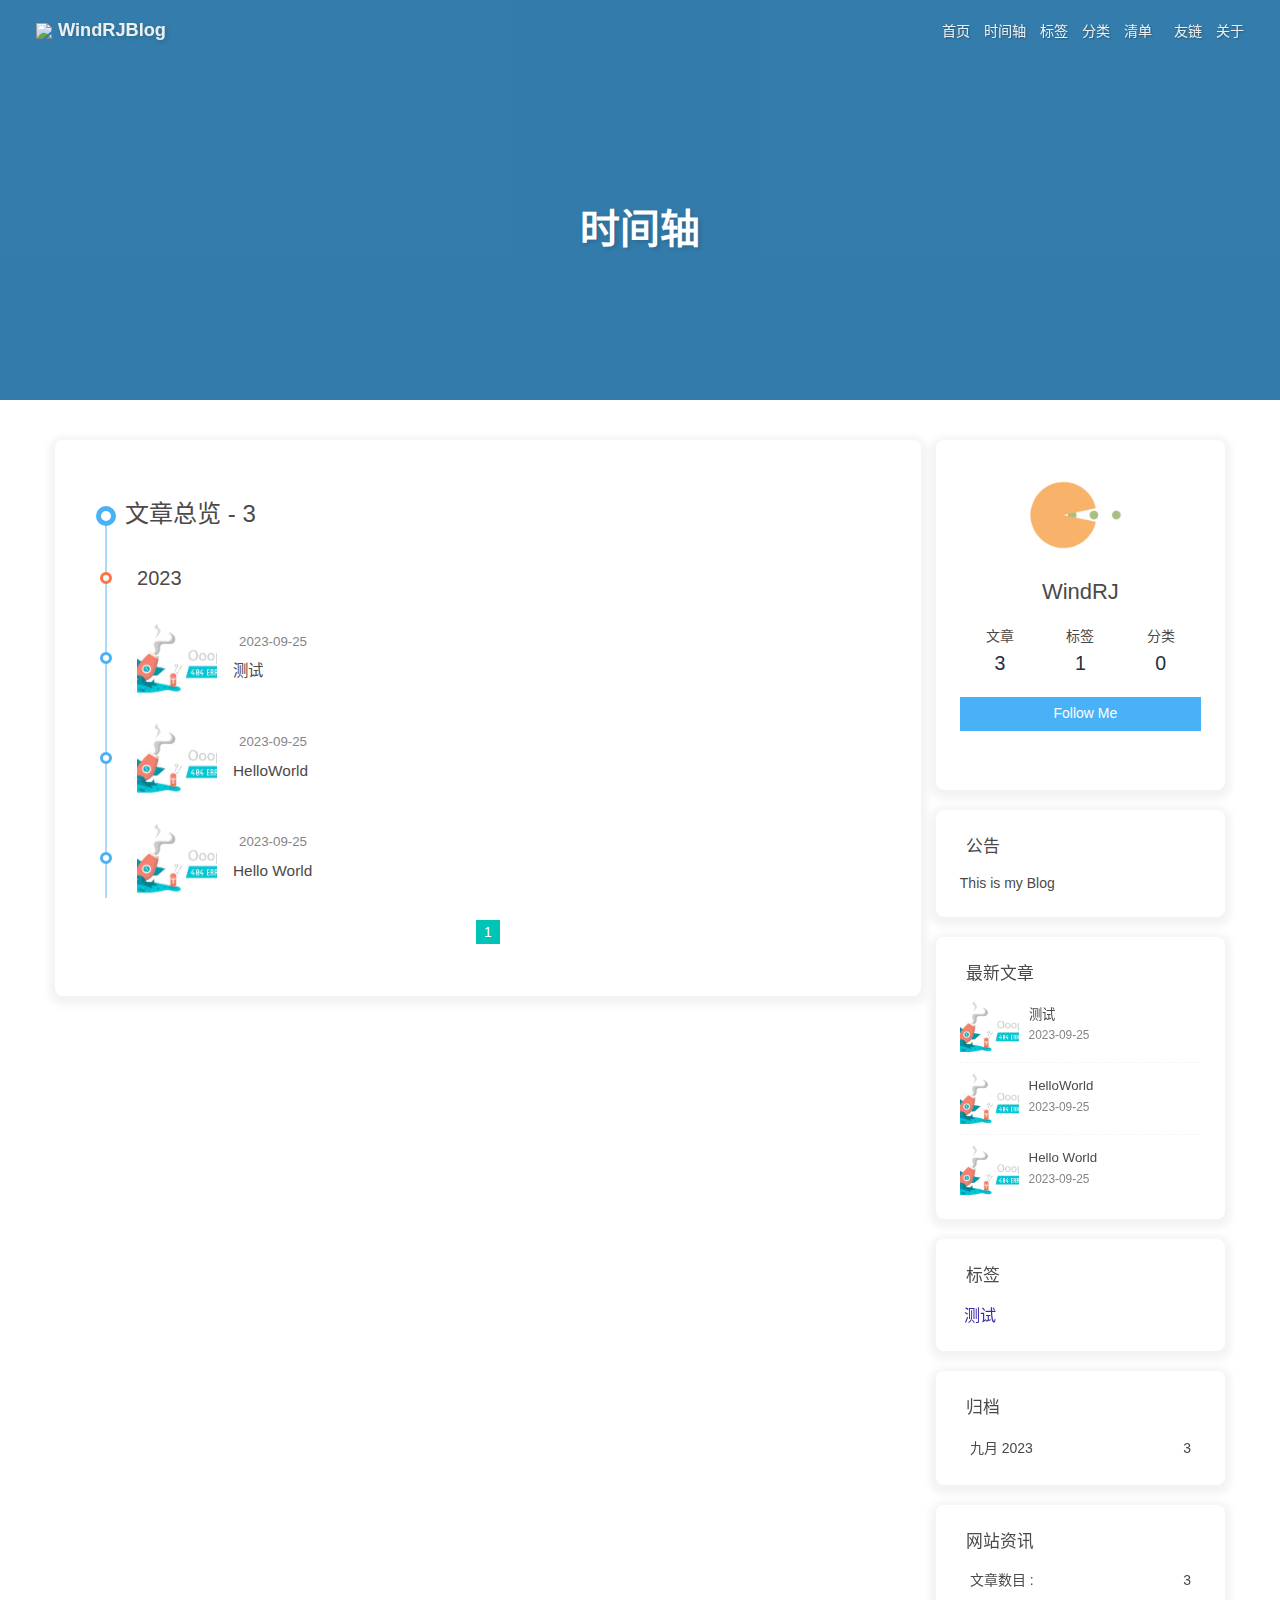
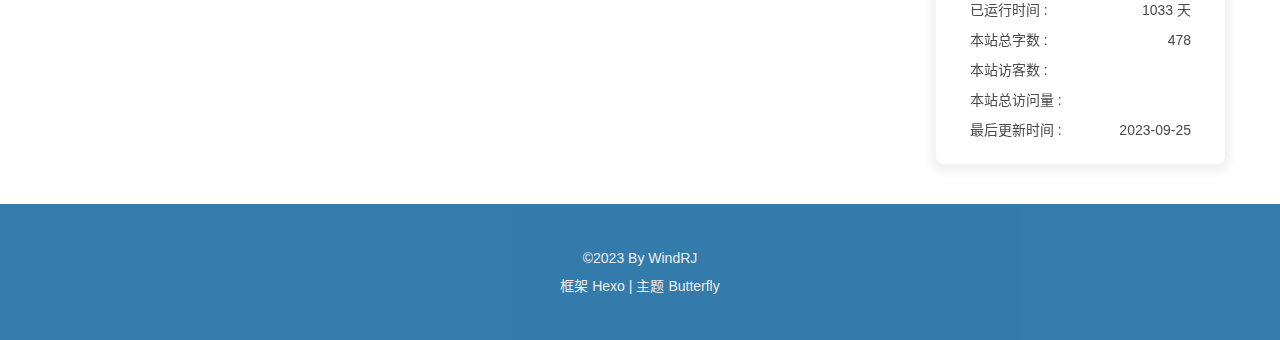
==== commit 4c0e3dcf: "Site updated: 2023-09-26 00:05:31" ====
--- a/archives/index.html
+++ b/archives/index.html
@@ -53,7 +53,7 @@
   isHome: false,
   isHighlightShrink: false,
   isToc: false,
-  postUpdate: '2023-09-26 00:02:13'
+  postUpdate: '2023-09-26 00:05:25'
 }</script><noscript><style type="text/css">
   #nav {
     opacity: 1
@@ -157,4 +157,4 @@
       }
     }
     detectApple()
-    })(window)</script><meta name="generator" content="Hexo 6.3.0"></head><body><div id="sidebar"><div id="menu-mask"></div><div id="sidebar-menus"><div class="avatar-img is-center"><img src="https://qny.yuechen.fun/%E9%AD%94%E6%B3%95%E7%86%8A%E7%8C%AB3.png" onerror="onerror=null;src='/img/friend_404.gif'" alt="avatar"/></div><div class="sidebar-site-data site-data is-center"><a href="/archives/"><div class="headline">文章</div><div class="length-num">3</div></a><a href="/tags/"><div class="headline">标签</div><div class="length-num">1</div></a><a href="/categories/"><div class="headline">分类</div><div class="length-num">0</div></a></div><hr class="custom-hr"/><div class="menus_items"><div class="menus_item"><a class="site-page" href="/"><i class="fa-fw fas fa-home"></i><span> 首页</span></a></div><div class="menus_item"><a class="site-page" href="/archives/"><i class="fa-fw fas fa-archive"></i><span> 时间轴</span></a></div><div class="menus_item"><a class="site-page" href="/tags/"><i class="fa-fw fas fa-tags"></i><span> 标签</span></a></div><div class="menus_item"><a class="site-page" href="/categories/"><i class="fa-fw fas fa-folder-open"></i><span> 分类</span></a></div><div class="menus_item"><a class="site-page group" href="javascript:void(0);"><i class="fa-fw fa fa-heartbeat"></i><span> 清单</span><i class="fas fa-chevron-down"></i></a><ul class="menus_item_child"><li><a class="site-page child" href="/music/"><i class="fa-fw fas fa-music"></i><span> 音乐</span></a></li><li><a class="site-page child" href="/Gallery/"><i class="fa-fw fas fa-images"></i><span> 照片</span></a></li><li><a class="site-page child" href="/movies/"><i class="fa-fw fas fa-video"></i><span> 电影</span></a></li></ul></div><div class="menus_item"><a class="site-page" href="/link/"><i class="fa-fw fas fa-link"></i><span> 友链</span></a></div><div class="menus_item"><a class="site-page" href="/about/"><i class="fa-fw fas fa-heart"></i><span> 关于</span></a></div></div></div></div><div class="page" id="body-wrap"><header class="not-home-page" id="page-header" style="background-image: url('https://qny.yuechen.fun/%E8%93%9D%E8%89%B2%E6%B8%90%E5%8F%98%E6%A3%AE%E6%9E%97.png')"><nav id="nav"><span id="blog-info"><a href="/" title="WindRJBlog"><img class="site-icon" src="http://qny.yuechen.fun/bluelogo2.png"/><span class="site-name">WindRJBlog</span></a></span><div id="menus"><div class="menus_items"><div class="menus_item"><a class="site-page" href="/"><i class="fa-fw fas fa-home"></i><span> 首页</span></a></div><div class="menus_item"><a class="site-page" href="/archives/"><i class="fa-fw fas fa-archive"></i><span> 时间轴</span></a></div><div class="menus_item"><a class="site-page" href="/tags/"><i class="fa-fw fas fa-tags"></i><span> 标签</span></a></div><div class="menus_item"><a class="site-page" href="/categories/"><i class="fa-fw fas fa-folder-open"></i><span> 分类</span></a></div><div class="menus_item"><a class="site-page group" href="javascript:void(0);"><i class="fa-fw fa fa-heartbeat"></i><span> 清单</span><i class="fas fa-chevron-down"></i></a><ul class="menus_item_child"><li><a class="site-page child" href="/music/"><i class="fa-fw fas fa-music"></i><span> 音乐</span></a></li><li><a class="site-page child" href="/Gallery/"><i class="fa-fw fas fa-images"></i><span> 照片</span></a></li><li><a class="site-page child" href="/movies/"><i class="fa-fw fas fa-video"></i><span> 电影</span></a></li></ul></div><div class="menus_item"><a class="site-page" href="/link/"><i class="fa-fw fas fa-link"></i><span> 友链</span></a></div><div class="menus_item"><a class="site-page" href="/about/"><i class="fa-fw fas fa-heart"></i><span> 关于</span></a></div></div><div id="toggle-menu"><a class="site-page" href="javascript:void(0);"><i class="fas fa-bars fa-fw"></i></a></div></div></nav><div id="page-site-info"><h1 id="site-title">时间轴</h1></div></header><main class="layout" id="content-inner"><div id="archive"><div class="article-sort-title">文章总览 - 3</div><div class="article-sort"><div class="article-sort-item year">2023</div><div class="article-sort-item"><a class="article-sort-item-img" href="/2023/09/25/%E6%B5%8B%E8%AF%95/" title="测试"><img src="https://qny.yuechen.fun/%E8%83%8C%E6%99%AF111.png" alt="测试" onerror="this.onerror=null;this.src='/img/404.jpg'"></a><div class="article-sort-item-info"><div class="article-sort-item-time"><i class="far fa-calendar-alt"></i><time class="post-meta-date-created" datetime="2023-09-25T14:48:39.000Z" title="发表于 2023-09-25 22:48:39">2023-09-25</time></div><a class="article-sort-item-title" href="/2023/09/25/%E6%B5%8B%E8%AF%95/" title="测试">测试</a></div></div><div class="article-sort-item"><a class="article-sort-item-img" href="/2023/09/25/HelloWorld/" title="HelloWorld"><img src="https://qny.yuechen.fun/%E8%93%9D%E8%89%B2%E6%B8%90%E5%8F%98.png" alt="HelloWorld" onerror="this.onerror=null;this.src='/img/404.jpg'"></a><div class="article-sort-item-info"><div class="article-sort-item-time"><i class="far fa-calendar-alt"></i><time class="post-meta-date-created" datetime="2023-09-25T10:09:06.000Z" title="发表于 2023-09-25 18:09:06">2023-09-25</time></div><a class="article-sort-item-title" href="/2023/09/25/HelloWorld/" title="HelloWorld">HelloWorld</a></div></div><div class="article-sort-item"><a class="article-sort-item-img" href="/2023/09/25/hello-world/" title="Hello World"><img src="https://qny.yuechen.fun/%E8%93%9D%E8%89%B2%E6%B8%90%E5%8F%98.png" alt="Hello World" onerror="this.onerror=null;this.src='/img/404.jpg'"></a><div class="article-sort-item-info"><div class="article-sort-item-time"><i class="far fa-calendar-alt"></i><time class="post-meta-date-created" datetime="2023-09-25T06:35:18.390Z" title="发表于 2023-09-25 14:35:18">2023-09-25</time></div><a class="article-sort-item-title" href="/2023/09/25/hello-world/" title="Hello World">Hello World</a></div></div></div><nav id="pagination"><div class="pagination"><span class="page-number current">1</span></div></nav></div><div class="aside-content" id="aside-content"><div class="card-widget card-info"><div class="is-center"><div class="avatar-img"><img src="https://qny.yuechen.fun/%E9%AD%94%E6%B3%95%E7%86%8A%E7%8C%AB3.png" onerror="this.onerror=null;this.src='/img/friend_404.gif'" alt="avatar"/></div><div class="author-info__name">WindRJ</div><div class="author-info__description"></div></div><div class="card-info-data site-data is-center"><a href="/archives/"><div class="headline">文章</div><div class="length-num">3</div></a><a href="/tags/"><div class="headline">标签</div><div class="length-num">1</div></a><a href="/categories/"><div class="headline">分类</div><div class="length-num">0</div></a></div><a id="card-info-btn" target="_blank" rel="noopener" href="https://github.com/xxxxxx"><i class="fab fa-github"></i><span>Follow Me</span></a><div class="card-info-social-icons is-center"><a class="social-icon" href="https://github.com/xxxxx" target="_blank" title="Github"><i class="fab fa-github" style="color: #24292e;"></i></a><a class="social-icon" href="mailto:xxxxxx@gmail.com" target="_blank" title="Email"><i class="fas fa-envelope" style="color: #4a7dbe;"></i></a></div></div><div class="card-widget card-announcement"><div class="item-headline"><i class="fas fa-bullhorn fa-shake"></i><span>公告</span></div><div class="announcement_content">This is my Blog</div></div><div class="sticky_layout"><div class="card-widget card-recent-post"><div class="item-headline"><i class="fas fa-history"></i><span>最新文章</span></div><div class="aside-list"><div class="aside-list-item"><a class="thumbnail" href="/2023/09/25/%E6%B5%8B%E8%AF%95/" title="测试"><img src="https://qny.yuechen.fun/%E8%83%8C%E6%99%AF111.png" onerror="this.onerror=null;this.src='/img/404.jpg'" alt="测试"/></a><div class="content"><a class="title" href="/2023/09/25/%E6%B5%8B%E8%AF%95/" title="测试">测试</a><time datetime="2023-09-25T14:48:39.000Z" title="发表于 2023-09-25 22:48:39">2023-09-25</time></div></div><div class="aside-list-item"><a class="thumbnail" href="/2023/09/25/HelloWorld/" title="HelloWorld"><img src="https://qny.yuechen.fun/%E8%93%9D%E8%89%B2%E6%B8%90%E5%8F%98.png" onerror="this.onerror=null;this.src='/img/404.jpg'" alt="HelloWorld"/></a><div class="content"><a class="title" href="/2023/09/25/HelloWorld/" title="HelloWorld">HelloWorld</a><time datetime="2023-09-25T10:09:06.000Z" title="发表于 2023-09-25 18:09:06">2023-09-25</time></div></div><div class="aside-list-item"><a class="thumbnail" href="/2023/09/25/hello-world/" title="Hello World"><img src="https://qny.yuechen.fun/%E8%93%9D%E8%89%B2%E6%B8%90%E5%8F%98.png" onerror="this.onerror=null;this.src='/img/404.jpg'" alt="Hello World"/></a><div class="content"><a class="title" href="/2023/09/25/hello-world/" title="Hello World">Hello World</a><time datetime="2023-09-25T06:35:18.390Z" title="发表于 2023-09-25 14:35:18">2023-09-25</time></div></div></div></div><div class="card-widget card-tags"><div class="item-headline"><i class="fas fa-tags"></i><span>标签</span></div><div class="card-tag-cloud"><a href="/tags/%E6%B5%8B%E8%AF%95/" style="font-size: 1.15em; color: rgb(186, 23, 37)">测试</a></div></div><div class="card-widget card-archives"><div class="item-headline"><i class="fas fa-archive"></i><span>归档</span></div><ul class="card-archive-list"><li class="card-archive-list-item"><a class="card-archive-list-link" href="/archives/2023/09/"><span class="card-archive-list-date">九月 2023</span><span class="card-archive-list-count">3</span></a></li></ul></div><div class="card-widget card-webinfo"><div class="item-headline"><i class="fas fa-chart-line"></i><span>网站资讯</span></div><div class="webinfo"><div class="webinfo-item"><div class="item-name">文章数目 :</div><div class="item-count">3</div></div><div class="webinfo-item"><div class="item-name">已运行时间 :</div><div class="item-count" id="runtimeshow" data-publishDate="2023-09-24T16:00:00.000Z"><i class="fa-solid fa-spinner fa-spin"></i></div></div><div class="webinfo-item"><div class="item-name">本站总字数 :</div><div class="item-count">478</div></div><div class="webinfo-item"><div class="item-name">本站访客数 :</div><div class="item-count" id="busuanzi_value_site_uv"><i class="fa-solid fa-spinner fa-spin"></i></div></div><div class="webinfo-item"><div class="item-name">本站总访问量 :</div><div class="item-count" id="busuanzi_value_site_pv"><i class="fa-solid fa-spinner fa-spin"></i></div></div><div class="webinfo-item"><div class="item-name">最后更新时间 :</div><div class="item-count" id="last-push-date" data-lastPushDate="2023-09-25T16:02:13.740Z"><i class="fa-solid fa-spinner fa-spin"></i></div></div></div></div></div></div></main><footer id="footer" style="background-image: url('https://qny.yuechen.fun/%E8%93%9D%E8%89%B2%E6%B8%90%E5%8F%98%E6%A3%AE%E6%9E%97.png')"><div id="footer-wrap"><div class="copyright">&copy;2023 By WindRJ</div><div class="framework-info"><span>框架 </span><a target="_blank" rel="noopener" href="https://hexo.io">Hexo</a><span class="footer-separator">|</span><span>主题 </span><a target="_blank" rel="noopener" href="https://github.com/jerryc127/hexo-theme-butterfly">Butterfly</a></div></div></footer></div><div id="rightside"><div id="rightside-config-hide"><button id="translateLink" type="button" title="简繁转换">繁</button><button id="darkmode" type="button" title="浅色和深色模式转换"><i class="fas fa-adjust"></i></button><button id="hide-aside-btn" type="button" title="单栏和双栏切换"><i class="fas fa-arrows-alt-h"></i></button></div><div id="rightside-config-show"><button id="rightside_config" type="button" title="设置"><i class="fas fa-cog fa-spin"></i></button><button id="go-up" type="button" title="回到顶部"><span class="scroll-percent"></span><i class="fas fa-arrow-up"></i></button></div></div><div><script src="/js/utils.js"></script><script src="/js/main.js"></script><script src="/js/tw_cn.js"></script><script src="https://cdn.jsdelivr.net/npm/@fancyapps/ui/dist/fancybox/fancybox.umd.min.js"></script><script src="https://cdn.jsdelivr.net/npm/instant.page/instantpage.min.js" type="module"></script><div class="js-pjax"></div><script async data-pjax src="//busuanzi.ibruce.info/busuanzi/2.3/busuanzi.pure.mini.js"></script></div></body></html>+    })(window)</script><meta name="generator" content="Hexo 6.3.0"></head><body><div id="sidebar"><div id="menu-mask"></div><div id="sidebar-menus"><div class="avatar-img is-center"><img src="https://qny.yuechen.fun/%E9%AD%94%E6%B3%95%E7%86%8A%E7%8C%AB3.png" onerror="onerror=null;src='/img/friend_404.gif'" alt="avatar"/></div><div class="sidebar-site-data site-data is-center"><a href="/archives/"><div class="headline">文章</div><div class="length-num">3</div></a><a href="/tags/"><div class="headline">标签</div><div class="length-num">1</div></a><a href="/categories/"><div class="headline">分类</div><div class="length-num">0</div></a></div><hr class="custom-hr"/><div class="menus_items"><div class="menus_item"><a class="site-page" href="/"><i class="fa-fw fas fa-home"></i><span> 首页</span></a></div><div class="menus_item"><a class="site-page" href="/archives/"><i class="fa-fw fas fa-archive"></i><span> 时间轴</span></a></div><div class="menus_item"><a class="site-page" href="/tags/"><i class="fa-fw fas fa-tags"></i><span> 标签</span></a></div><div class="menus_item"><a class="site-page" href="/categories/"><i class="fa-fw fas fa-folder-open"></i><span> 分类</span></a></div><div class="menus_item"><a class="site-page group" href="javascript:void(0);"><i class="fa-fw fa fa-heartbeat"></i><span> 清单</span><i class="fas fa-chevron-down"></i></a><ul class="menus_item_child"><li><a class="site-page child" href="/music/"><i class="fa-fw fas fa-music"></i><span> 音乐</span></a></li><li><a class="site-page child" href="/Gallery/"><i class="fa-fw fas fa-images"></i><span> 照片</span></a></li><li><a class="site-page child" href="/movies/"><i class="fa-fw fas fa-video"></i><span> 电影</span></a></li></ul></div><div class="menus_item"><a class="site-page" href="/link/"><i class="fa-fw fas fa-link"></i><span> 友链</span></a></div><div class="menus_item"><a class="site-page" href="/about/"><i class="fa-fw fas fa-heart"></i><span> 关于</span></a></div></div></div></div><div class="page" id="body-wrap"><header class="not-home-page" id="page-header" style="background-image: url('https://qny.yuechen.fun/%E8%93%9D%E8%89%B2%E6%B8%90%E5%8F%98%E6%A3%AE%E6%9E%97.png')"><nav id="nav"><span id="blog-info"><a href="/" title="WindRJBlog"><img class="site-icon" src="http://qny.yuechen.fun/bluelogo2.png"/><span class="site-name">WindRJBlog</span></a></span><div id="menus"><div class="menus_items"><div class="menus_item"><a class="site-page" href="/"><i class="fa-fw fas fa-home"></i><span> 首页</span></a></div><div class="menus_item"><a class="site-page" href="/archives/"><i class="fa-fw fas fa-archive"></i><span> 时间轴</span></a></div><div class="menus_item"><a class="site-page" href="/tags/"><i class="fa-fw fas fa-tags"></i><span> 标签</span></a></div><div class="menus_item"><a class="site-page" href="/categories/"><i class="fa-fw fas fa-folder-open"></i><span> 分类</span></a></div><div class="menus_item"><a class="site-page group" href="javascript:void(0);"><i class="fa-fw fa fa-heartbeat"></i><span> 清单</span><i class="fas fa-chevron-down"></i></a><ul class="menus_item_child"><li><a class="site-page child" href="/music/"><i class="fa-fw fas fa-music"></i><span> 音乐</span></a></li><li><a class="site-page child" href="/Gallery/"><i class="fa-fw fas fa-images"></i><span> 照片</span></a></li><li><a class="site-page child" href="/movies/"><i class="fa-fw fas fa-video"></i><span> 电影</span></a></li></ul></div><div class="menus_item"><a class="site-page" href="/link/"><i class="fa-fw fas fa-link"></i><span> 友链</span></a></div><div class="menus_item"><a class="site-page" href="/about/"><i class="fa-fw fas fa-heart"></i><span> 关于</span></a></div></div><div id="toggle-menu"><a class="site-page" href="javascript:void(0);"><i class="fas fa-bars fa-fw"></i></a></div></div></nav><div id="page-site-info"><h1 id="site-title">时间轴</h1></div></header><main class="layout" id="content-inner"><div id="archive"><div class="article-sort-title">文章总览 - 3</div><div class="article-sort"><div class="article-sort-item year">2023</div><div class="article-sort-item"><a class="article-sort-item-img" href="/2023/09/25/%E6%B5%8B%E8%AF%95/" title="测试"><img src="https://qny.yuechen.fun/%E8%83%8C%E6%99%AF111.png" alt="测试" onerror="this.onerror=null;this.src='/img/404.jpg'"></a><div class="article-sort-item-info"><div class="article-sort-item-time"><i class="far fa-calendar-alt"></i><time class="post-meta-date-created" datetime="2023-09-25T14:48:39.000Z" title="发表于 2023-09-25 22:48:39">2023-09-25</time></div><a class="article-sort-item-title" href="/2023/09/25/%E6%B5%8B%E8%AF%95/" title="测试">测试</a></div></div><div class="article-sort-item"><a class="article-sort-item-img" href="/2023/09/25/HelloWorld/" title="HelloWorld"><img src="https://qny.yuechen.fun/%E8%93%9D%E8%89%B2%E6%B8%90%E5%8F%98.png" alt="HelloWorld" onerror="this.onerror=null;this.src='/img/404.jpg'"></a><div class="article-sort-item-info"><div class="article-sort-item-time"><i class="far fa-calendar-alt"></i><time class="post-meta-date-created" datetime="2023-09-25T10:09:06.000Z" title="发表于 2023-09-25 18:09:06">2023-09-25</time></div><a class="article-sort-item-title" href="/2023/09/25/HelloWorld/" title="HelloWorld">HelloWorld</a></div></div><div class="article-sort-item"><a class="article-sort-item-img" href="/2023/09/25/hello-world/" title="Hello World"><img src="https://qny.yuechen.fun/%E8%93%9D%E8%89%B2%E6%B8%90%E5%8F%98.png" alt="Hello World" onerror="this.onerror=null;this.src='/img/404.jpg'"></a><div class="article-sort-item-info"><div class="article-sort-item-time"><i class="far fa-calendar-alt"></i><time class="post-meta-date-created" datetime="2023-09-25T06:35:18.390Z" title="发表于 2023-09-25 14:35:18">2023-09-25</time></div><a class="article-sort-item-title" href="/2023/09/25/hello-world/" title="Hello World">Hello World</a></div></div></div><nav id="pagination"><div class="pagination"><span class="page-number current">1</span></div></nav></div><div class="aside-content" id="aside-content"><div class="card-widget card-info"><div class="is-center"><div class="avatar-img"><img src="https://qny.yuechen.fun/%E9%AD%94%E6%B3%95%E7%86%8A%E7%8C%AB3.png" onerror="this.onerror=null;this.src='/img/friend_404.gif'" alt="avatar"/></div><div class="author-info__name">WindRJ</div><div class="author-info__description"></div></div><div class="card-info-data site-data is-center"><a href="/archives/"><div class="headline">文章</div><div class="length-num">3</div></a><a href="/tags/"><div class="headline">标签</div><div class="length-num">1</div></a><a href="/categories/"><div class="headline">分类</div><div class="length-num">0</div></a></div><a id="card-info-btn" target="_blank" rel="noopener" href="https://github.com/xxxxxx"><i class="fab fa-github"></i><span>Follow Me</span></a><div class="card-info-social-icons is-center"><a class="social-icon" href="https://github.com/xxxxx" target="_blank" title="Github"><i class="fab fa-github" style="color: #24292e;"></i></a><a class="social-icon" href="mailto:xxxxxx@gmail.com" target="_blank" title="Email"><i class="fas fa-envelope" style="color: #4a7dbe;"></i></a></div></div><div class="card-widget card-announcement"><div class="item-headline"><i class="fas fa-bullhorn fa-shake"></i><span>公告</span></div><div class="announcement_content">This is my Blog</div></div><div class="sticky_layout"><div class="card-widget card-recent-post"><div class="item-headline"><i class="fas fa-history"></i><span>最新文章</span></div><div class="aside-list"><div class="aside-list-item"><a class="thumbnail" href="/2023/09/25/%E6%B5%8B%E8%AF%95/" title="测试"><img src="https://qny.yuechen.fun/%E8%83%8C%E6%99%AF111.png" onerror="this.onerror=null;this.src='/img/404.jpg'" alt="测试"/></a><div class="content"><a class="title" href="/2023/09/25/%E6%B5%8B%E8%AF%95/" title="测试">测试</a><time datetime="2023-09-25T14:48:39.000Z" title="发表于 2023-09-25 22:48:39">2023-09-25</time></div></div><div class="aside-list-item"><a class="thumbnail" href="/2023/09/25/HelloWorld/" title="HelloWorld"><img src="https://qny.yuechen.fun/%E8%93%9D%E8%89%B2%E6%B8%90%E5%8F%98.png" onerror="this.onerror=null;this.src='/img/404.jpg'" alt="HelloWorld"/></a><div class="content"><a class="title" href="/2023/09/25/HelloWorld/" title="HelloWorld">HelloWorld</a><time datetime="2023-09-25T10:09:06.000Z" title="发表于 2023-09-25 18:09:06">2023-09-25</time></div></div><div class="aside-list-item"><a class="thumbnail" href="/2023/09/25/hello-world/" title="Hello World"><img src="https://qny.yuechen.fun/%E8%93%9D%E8%89%B2%E6%B8%90%E5%8F%98.png" onerror="this.onerror=null;this.src='/img/404.jpg'" alt="Hello World"/></a><div class="content"><a class="title" href="/2023/09/25/hello-world/" title="Hello World">Hello World</a><time datetime="2023-09-25T06:35:18.390Z" title="发表于 2023-09-25 14:35:18">2023-09-25</time></div></div></div></div><div class="card-widget card-tags"><div class="item-headline"><i class="fas fa-tags"></i><span>标签</span></div><div class="card-tag-cloud"><a href="/tags/%E6%B5%8B%E8%AF%95/" style="font-size: 1.15em; color: rgb(56, 43, 174)">测试</a></div></div><div class="card-widget card-archives"><div class="item-headline"><i class="fas fa-archive"></i><span>归档</span></div><ul class="card-archive-list"><li class="card-archive-list-item"><a class="card-archive-list-link" href="/archives/2023/09/"><span class="card-archive-list-date">九月 2023</span><span class="card-archive-list-count">3</span></a></li></ul></div><div class="card-widget card-webinfo"><div class="item-headline"><i class="fas fa-chart-line"></i><span>网站资讯</span></div><div class="webinfo"><div class="webinfo-item"><div class="item-name">文章数目 :</div><div class="item-count">3</div></div><div class="webinfo-item"><div class="item-name">已运行时间 :</div><div class="item-count" id="runtimeshow" data-publishDate="2023-09-24T16:00:00.000Z"><i class="fa-solid fa-spinner fa-spin"></i></div></div><div class="webinfo-item"><div class="item-name">本站总字数 :</div><div class="item-count">478</div></div><div class="webinfo-item"><div class="item-name">本站访客数 :</div><div class="item-count" id="busuanzi_value_site_uv"><i class="fa-solid fa-spinner fa-spin"></i></div></div><div class="webinfo-item"><div class="item-name">本站总访问量 :</div><div class="item-count" id="busuanzi_value_site_pv"><i class="fa-solid fa-spinner fa-spin"></i></div></div><div class="webinfo-item"><div class="item-name">最后更新时间 :</div><div class="item-count" id="last-push-date" data-lastPushDate="2023-09-25T16:05:25.893Z"><i class="fa-solid fa-spinner fa-spin"></i></div></div></div></div></div></div></main><footer id="footer" style="background-image: url('https://qny.yuechen.fun/%E8%93%9D%E8%89%B2%E6%B8%90%E5%8F%98%E6%A3%AE%E6%9E%97.png')"><div id="footer-wrap"><div class="copyright">&copy;2023 By WindRJ</div><div class="framework-info"><span>框架 </span><a target="_blank" rel="noopener" href="https://hexo.io">Hexo</a><span class="footer-separator">|</span><span>主题 </span><a target="_blank" rel="noopener" href="https://github.com/jerryc127/hexo-theme-butterfly">Butterfly</a></div></div></footer></div><div id="rightside"><div id="rightside-config-hide"><button id="translateLink" type="button" title="简繁转换">繁</button><button id="darkmode" type="button" title="浅色和深色模式转换"><i class="fas fa-adjust"></i></button><button id="hide-aside-btn" type="button" title="单栏和双栏切换"><i class="fas fa-arrows-alt-h"></i></button></div><div id="rightside-config-show"><button id="rightside_config" type="button" title="设置"><i class="fas fa-cog fa-spin"></i></button><button id="go-up" type="button" title="回到顶部"><span class="scroll-percent"></span><i class="fas fa-arrow-up"></i></button></div></div><div><script src="/js/utils.js"></script><script src="/js/main.js"></script><script src="/js/tw_cn.js"></script><script src="https://cdn.jsdelivr.net/npm/@fancyapps/ui/dist/fancybox/fancybox.umd.min.js"></script><script src="https://cdn.jsdelivr.net/npm/instant.page/instantpage.min.js" type="module"></script><div class="js-pjax"></div><script async data-pjax src="//busuanzi.ibruce.info/busuanzi/2.3/busuanzi.pure.mini.js"></script></div></body></html>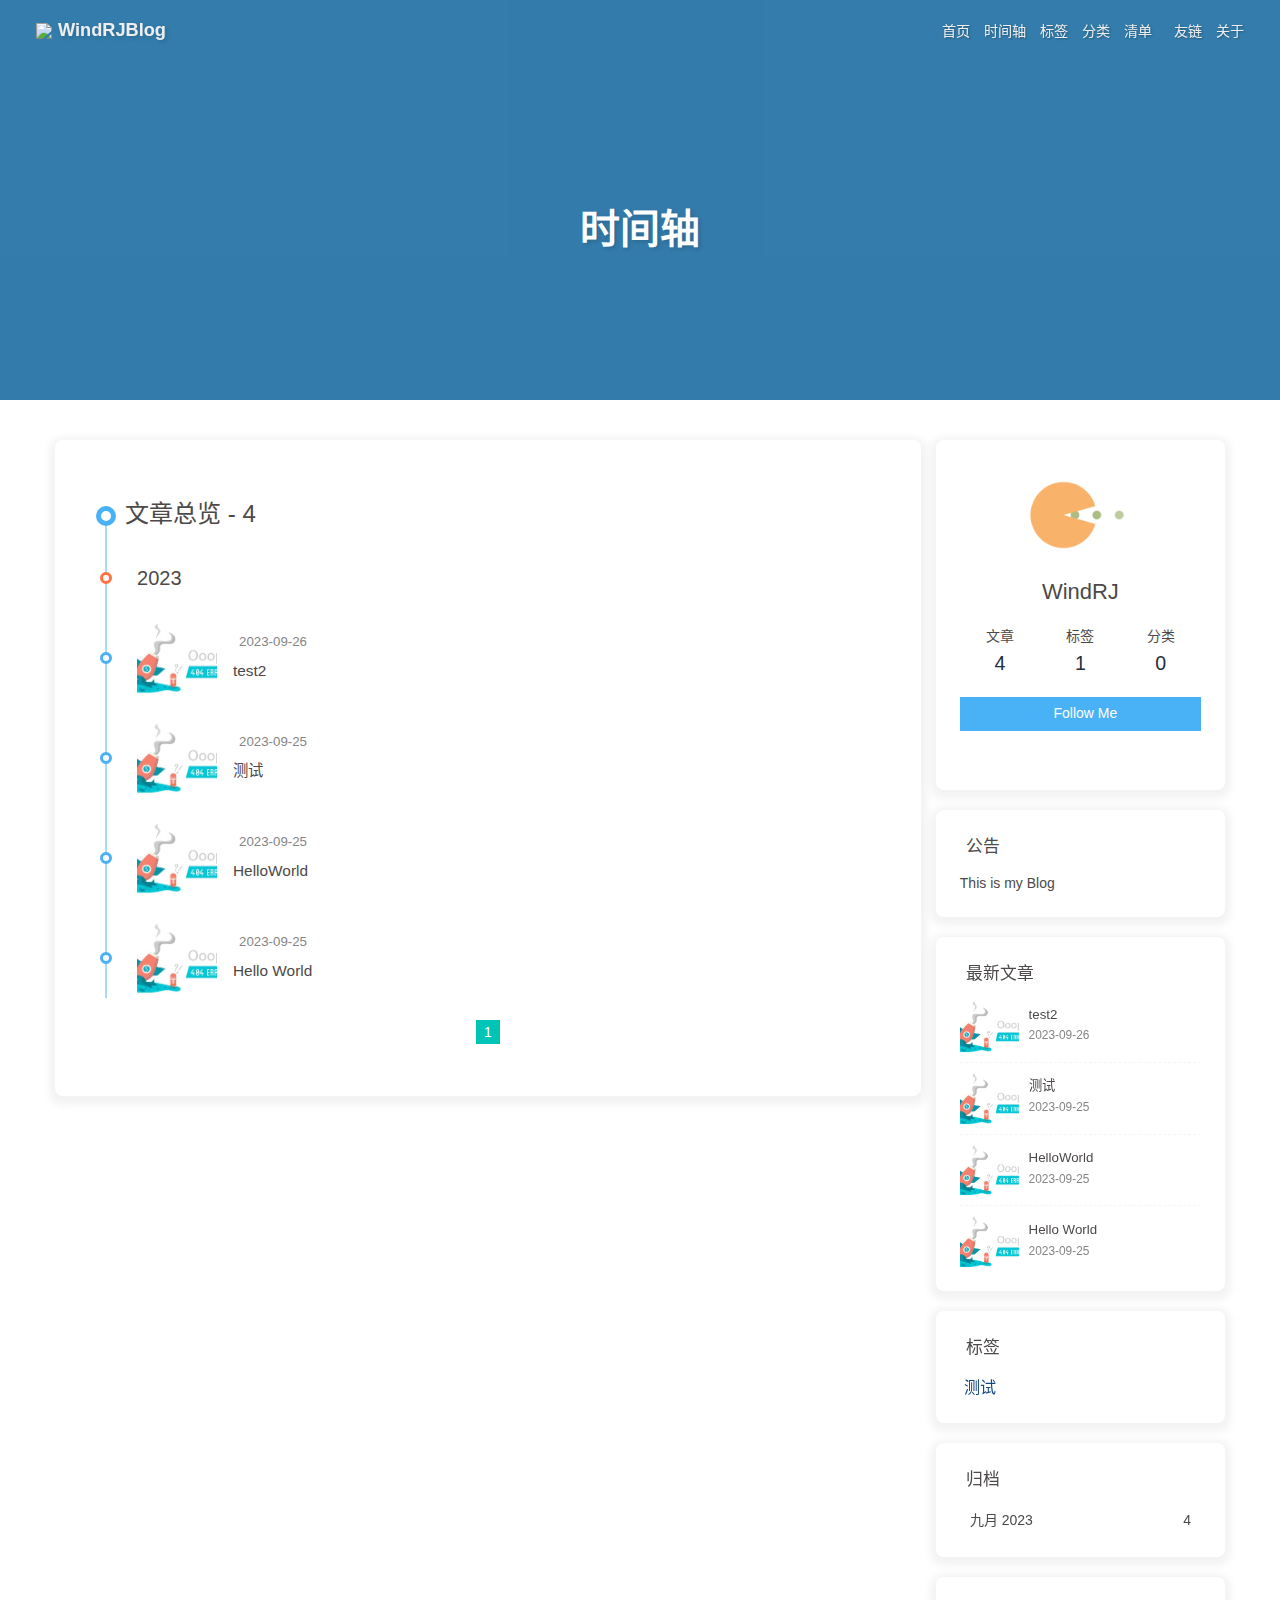
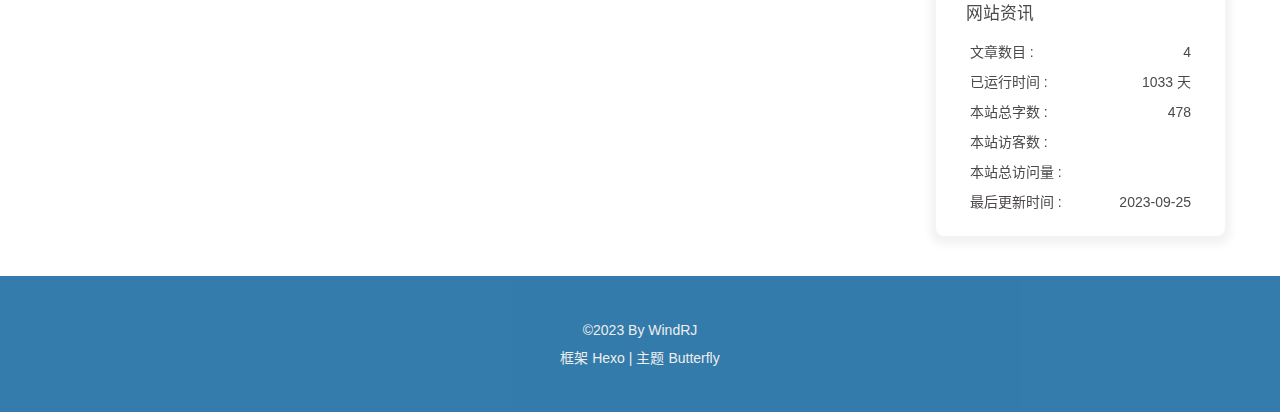
==== commit d9085d50: "Site updated: 2023-09-26 00:07:24" ====
--- a/archives/index.html
+++ b/archives/index.html
@@ -53,7 +53,7 @@
   isHome: false,
   isHighlightShrink: false,
   isToc: false,
-  postUpdate: '2023-09-26 00:05:25'
+  postUpdate: '2023-09-26 00:07:18'
 }</script><noscript><style type="text/css">
   #nav {
     opacity: 1
@@ -157,4 +157,4 @@
       }
     }
     detectApple()
-    })(window)</script><meta name="generator" content="Hexo 6.3.0"></head><body><div id="sidebar"><div id="menu-mask"></div><div id="sidebar-menus"><div class="avatar-img is-center"><img src="https://qny.yuechen.fun/%E9%AD%94%E6%B3%95%E7%86%8A%E7%8C%AB3.png" onerror="onerror=null;src='/img/friend_404.gif'" alt="avatar"/></div><div class="sidebar-site-data site-data is-center"><a href="/archives/"><div class="headline">文章</div><div class="length-num">3</div></a><a href="/tags/"><div class="headline">标签</div><div class="length-num">1</div></a><a href="/categories/"><div class="headline">分类</div><div class="length-num">0</div></a></div><hr class="custom-hr"/><div class="menus_items"><div class="menus_item"><a class="site-page" href="/"><i class="fa-fw fas fa-home"></i><span> 首页</span></a></div><div class="menus_item"><a class="site-page" href="/archives/"><i class="fa-fw fas fa-archive"></i><span> 时间轴</span></a></div><div class="menus_item"><a class="site-page" href="/tags/"><i class="fa-fw fas fa-tags"></i><span> 标签</span></a></div><div class="menus_item"><a class="site-page" href="/categories/"><i class="fa-fw fas fa-folder-open"></i><span> 分类</span></a></div><div class="menus_item"><a class="site-page group" href="javascript:void(0);"><i class="fa-fw fa fa-heartbeat"></i><span> 清单</span><i class="fas fa-chevron-down"></i></a><ul class="menus_item_child"><li><a class="site-page child" href="/music/"><i class="fa-fw fas fa-music"></i><span> 音乐</span></a></li><li><a class="site-page child" href="/Gallery/"><i class="fa-fw fas fa-images"></i><span> 照片</span></a></li><li><a class="site-page child" href="/movies/"><i class="fa-fw fas fa-video"></i><span> 电影</span></a></li></ul></div><div class="menus_item"><a class="site-page" href="/link/"><i class="fa-fw fas fa-link"></i><span> 友链</span></a></div><div class="menus_item"><a class="site-page" href="/about/"><i class="fa-fw fas fa-heart"></i><span> 关于</span></a></div></div></div></div><div class="page" id="body-wrap"><header class="not-home-page" id="page-header" style="background-image: url('https://qny.yuechen.fun/%E8%93%9D%E8%89%B2%E6%B8%90%E5%8F%98%E6%A3%AE%E6%9E%97.png')"><nav id="nav"><span id="blog-info"><a href="/" title="WindRJBlog"><img class="site-icon" src="http://qny.yuechen.fun/bluelogo2.png"/><span class="site-name">WindRJBlog</span></a></span><div id="menus"><div class="menus_items"><div class="menus_item"><a class="site-page" href="/"><i class="fa-fw fas fa-home"></i><span> 首页</span></a></div><div class="menus_item"><a class="site-page" href="/archives/"><i class="fa-fw fas fa-archive"></i><span> 时间轴</span></a></div><div class="menus_item"><a class="site-page" href="/tags/"><i class="fa-fw fas fa-tags"></i><span> 标签</span></a></div><div class="menus_item"><a class="site-page" href="/categories/"><i class="fa-fw fas fa-folder-open"></i><span> 分类</span></a></div><div class="menus_item"><a class="site-page group" href="javascript:void(0);"><i class="fa-fw fa fa-heartbeat"></i><span> 清单</span><i class="fas fa-chevron-down"></i></a><ul class="menus_item_child"><li><a class="site-page child" href="/music/"><i class="fa-fw fas fa-music"></i><span> 音乐</span></a></li><li><a class="site-page child" href="/Gallery/"><i class="fa-fw fas fa-images"></i><span> 照片</span></a></li><li><a class="site-page child" href="/movies/"><i class="fa-fw fas fa-video"></i><span> 电影</span></a></li></ul></div><div class="menus_item"><a class="site-page" href="/link/"><i class="fa-fw fas fa-link"></i><span> 友链</span></a></div><div class="menus_item"><a class="site-page" href="/about/"><i class="fa-fw fas fa-heart"></i><span> 关于</span></a></div></div><div id="toggle-menu"><a class="site-page" href="javascript:void(0);"><i class="fas fa-bars fa-fw"></i></a></div></div></nav><div id="page-site-info"><h1 id="site-title">时间轴</h1></div></header><main class="layout" id="content-inner"><div id="archive"><div class="article-sort-title">文章总览 - 3</div><div class="article-sort"><div class="article-sort-item year">2023</div><div class="article-sort-item"><a class="article-sort-item-img" href="/2023/09/25/%E6%B5%8B%E8%AF%95/" title="测试"><img src="https://qny.yuechen.fun/%E8%83%8C%E6%99%AF111.png" alt="测试" onerror="this.onerror=null;this.src='/img/404.jpg'"></a><div class="article-sort-item-info"><div class="article-sort-item-time"><i class="far fa-calendar-alt"></i><time class="post-meta-date-created" datetime="2023-09-25T14:48:39.000Z" title="发表于 2023-09-25 22:48:39">2023-09-25</time></div><a class="article-sort-item-title" href="/2023/09/25/%E6%B5%8B%E8%AF%95/" title="测试">测试</a></div></div><div class="article-sort-item"><a class="article-sort-item-img" href="/2023/09/25/HelloWorld/" title="HelloWorld"><img src="https://qny.yuechen.fun/%E8%93%9D%E8%89%B2%E6%B8%90%E5%8F%98.png" alt="HelloWorld" onerror="this.onerror=null;this.src='/img/404.jpg'"></a><div class="article-sort-item-info"><div class="article-sort-item-time"><i class="far fa-calendar-alt"></i><time class="post-meta-date-created" datetime="2023-09-25T10:09:06.000Z" title="发表于 2023-09-25 18:09:06">2023-09-25</time></div><a class="article-sort-item-title" href="/2023/09/25/HelloWorld/" title="HelloWorld">HelloWorld</a></div></div><div class="article-sort-item"><a class="article-sort-item-img" href="/2023/09/25/hello-world/" title="Hello World"><img src="https://qny.yuechen.fun/%E8%93%9D%E8%89%B2%E6%B8%90%E5%8F%98.png" alt="Hello World" onerror="this.onerror=null;this.src='/img/404.jpg'"></a><div class="article-sort-item-info"><div class="article-sort-item-time"><i class="far fa-calendar-alt"></i><time class="post-meta-date-created" datetime="2023-09-25T06:35:18.390Z" title="发表于 2023-09-25 14:35:18">2023-09-25</time></div><a class="article-sort-item-title" href="/2023/09/25/hello-world/" title="Hello World">Hello World</a></div></div></div><nav id="pagination"><div class="pagination"><span class="page-number current">1</span></div></nav></div><div class="aside-content" id="aside-content"><div class="card-widget card-info"><div class="is-center"><div class="avatar-img"><img src="https://qny.yuechen.fun/%E9%AD%94%E6%B3%95%E7%86%8A%E7%8C%AB3.png" onerror="this.onerror=null;this.src='/img/friend_404.gif'" alt="avatar"/></div><div class="author-info__name">WindRJ</div><div class="author-info__description"></div></div><div class="card-info-data site-data is-center"><a href="/archives/"><div class="headline">文章</div><div class="length-num">3</div></a><a href="/tags/"><div class="headline">标签</div><div class="length-num">1</div></a><a href="/categories/"><div class="headline">分类</div><div class="length-num">0</div></a></div><a id="card-info-btn" target="_blank" rel="noopener" href="https://github.com/xxxxxx"><i class="fab fa-github"></i><span>Follow Me</span></a><div class="card-info-social-icons is-center"><a class="social-icon" href="https://github.com/xxxxx" target="_blank" title="Github"><i class="fab fa-github" style="color: #24292e;"></i></a><a class="social-icon" href="mailto:xxxxxx@gmail.com" target="_blank" title="Email"><i class="fas fa-envelope" style="color: #4a7dbe;"></i></a></div></div><div class="card-widget card-announcement"><div class="item-headline"><i class="fas fa-bullhorn fa-shake"></i><span>公告</span></div><div class="announcement_content">This is my Blog</div></div><div class="sticky_layout"><div class="card-widget card-recent-post"><div class="item-headline"><i class="fas fa-history"></i><span>最新文章</span></div><div class="aside-list"><div class="aside-list-item"><a class="thumbnail" href="/2023/09/25/%E6%B5%8B%E8%AF%95/" title="测试"><img src="https://qny.yuechen.fun/%E8%83%8C%E6%99%AF111.png" onerror="this.onerror=null;this.src='/img/404.jpg'" alt="测试"/></a><div class="content"><a class="title" href="/2023/09/25/%E6%B5%8B%E8%AF%95/" title="测试">测试</a><time datetime="2023-09-25T14:48:39.000Z" title="发表于 2023-09-25 22:48:39">2023-09-25</time></div></div><div class="aside-list-item"><a class="thumbnail" href="/2023/09/25/HelloWorld/" title="HelloWorld"><img src="https://qny.yuechen.fun/%E8%93%9D%E8%89%B2%E6%B8%90%E5%8F%98.png" onerror="this.onerror=null;this.src='/img/404.jpg'" alt="HelloWorld"/></a><div class="content"><a class="title" href="/2023/09/25/HelloWorld/" title="HelloWorld">HelloWorld</a><time datetime="2023-09-25T10:09:06.000Z" title="发表于 2023-09-25 18:09:06">2023-09-25</time></div></div><div class="aside-list-item"><a class="thumbnail" href="/2023/09/25/hello-world/" title="Hello World"><img src="https://qny.yuechen.fun/%E8%93%9D%E8%89%B2%E6%B8%90%E5%8F%98.png" onerror="this.onerror=null;this.src='/img/404.jpg'" alt="Hello World"/></a><div class="content"><a class="title" href="/2023/09/25/hello-world/" title="Hello World">Hello World</a><time datetime="2023-09-25T06:35:18.390Z" title="发表于 2023-09-25 14:35:18">2023-09-25</time></div></div></div></div><div class="card-widget card-tags"><div class="item-headline"><i class="fas fa-tags"></i><span>标签</span></div><div class="card-tag-cloud"><a href="/tags/%E6%B5%8B%E8%AF%95/" style="font-size: 1.15em; color: rgb(56, 43, 174)">测试</a></div></div><div class="card-widget card-archives"><div class="item-headline"><i class="fas fa-archive"></i><span>归档</span></div><ul class="card-archive-list"><li class="card-archive-list-item"><a class="card-archive-list-link" href="/archives/2023/09/"><span class="card-archive-list-date">九月 2023</span><span class="card-archive-list-count">3</span></a></li></ul></div><div class="card-widget card-webinfo"><div class="item-headline"><i class="fas fa-chart-line"></i><span>网站资讯</span></div><div class="webinfo"><div class="webinfo-item"><div class="item-name">文章数目 :</div><div class="item-count">3</div></div><div class="webinfo-item"><div class="item-name">已运行时间 :</div><div class="item-count" id="runtimeshow" data-publishDate="2023-09-24T16:00:00.000Z"><i class="fa-solid fa-spinner fa-spin"></i></div></div><div class="webinfo-item"><div class="item-name">本站总字数 :</div><div class="item-count">478</div></div><div class="webinfo-item"><div class="item-name">本站访客数 :</div><div class="item-count" id="busuanzi_value_site_uv"><i class="fa-solid fa-spinner fa-spin"></i></div></div><div class="webinfo-item"><div class="item-name">本站总访问量 :</div><div class="item-count" id="busuanzi_value_site_pv"><i class="fa-solid fa-spinner fa-spin"></i></div></div><div class="webinfo-item"><div class="item-name">最后更新时间 :</div><div class="item-count" id="last-push-date" data-lastPushDate="2023-09-25T16:05:25.893Z"><i class="fa-solid fa-spinner fa-spin"></i></div></div></div></div></div></div></main><footer id="footer" style="background-image: url('https://qny.yuechen.fun/%E8%93%9D%E8%89%B2%E6%B8%90%E5%8F%98%E6%A3%AE%E6%9E%97.png')"><div id="footer-wrap"><div class="copyright">&copy;2023 By WindRJ</div><div class="framework-info"><span>框架 </span><a target="_blank" rel="noopener" href="https://hexo.io">Hexo</a><span class="footer-separator">|</span><span>主题 </span><a target="_blank" rel="noopener" href="https://github.com/jerryc127/hexo-theme-butterfly">Butterfly</a></div></div></footer></div><div id="rightside"><div id="rightside-config-hide"><button id="translateLink" type="button" title="简繁转换">繁</button><button id="darkmode" type="button" title="浅色和深色模式转换"><i class="fas fa-adjust"></i></button><button id="hide-aside-btn" type="button" title="单栏和双栏切换"><i class="fas fa-arrows-alt-h"></i></button></div><div id="rightside-config-show"><button id="rightside_config" type="button" title="设置"><i class="fas fa-cog fa-spin"></i></button><button id="go-up" type="button" title="回到顶部"><span class="scroll-percent"></span><i class="fas fa-arrow-up"></i></button></div></div><div><script src="/js/utils.js"></script><script src="/js/main.js"></script><script src="/js/tw_cn.js"></script><script src="https://cdn.jsdelivr.net/npm/@fancyapps/ui/dist/fancybox/fancybox.umd.min.js"></script><script src="https://cdn.jsdelivr.net/npm/instant.page/instantpage.min.js" type="module"></script><div class="js-pjax"></div><script async data-pjax src="//busuanzi.ibruce.info/busuanzi/2.3/busuanzi.pure.mini.js"></script></div></body></html>+    })(window)</script><meta name="generator" content="Hexo 6.3.0"></head><body><div id="sidebar"><div id="menu-mask"></div><div id="sidebar-menus"><div class="avatar-img is-center"><img src="https://qny.yuechen.fun/%E9%AD%94%E6%B3%95%E7%86%8A%E7%8C%AB3.png" onerror="onerror=null;src='/img/friend_404.gif'" alt="avatar"/></div><div class="sidebar-site-data site-data is-center"><a href="/archives/"><div class="headline">文章</div><div class="length-num">4</div></a><a href="/tags/"><div class="headline">标签</div><div class="length-num">1</div></a><a href="/categories/"><div class="headline">分类</div><div class="length-num">0</div></a></div><hr class="custom-hr"/><div class="menus_items"><div class="menus_item"><a class="site-page" href="/"><i class="fa-fw fas fa-home"></i><span> 首页</span></a></div><div class="menus_item"><a class="site-page" href="/archives/"><i class="fa-fw fas fa-archive"></i><span> 时间轴</span></a></div><div class="menus_item"><a class="site-page" href="/tags/"><i class="fa-fw fas fa-tags"></i><span> 标签</span></a></div><div class="menus_item"><a class="site-page" href="/categories/"><i class="fa-fw fas fa-folder-open"></i><span> 分类</span></a></div><div class="menus_item"><a class="site-page group" href="javascript:void(0);"><i class="fa-fw fa fa-heartbeat"></i><span> 清单</span><i class="fas fa-chevron-down"></i></a><ul class="menus_item_child"><li><a class="site-page child" href="/music/"><i class="fa-fw fas fa-music"></i><span> 音乐</span></a></li><li><a class="site-page child" href="/Gallery/"><i class="fa-fw fas fa-images"></i><span> 照片</span></a></li><li><a class="site-page child" href="/movies/"><i class="fa-fw fas fa-video"></i><span> 电影</span></a></li></ul></div><div class="menus_item"><a class="site-page" href="/link/"><i class="fa-fw fas fa-link"></i><span> 友链</span></a></div><div class="menus_item"><a class="site-page" href="/about/"><i class="fa-fw fas fa-heart"></i><span> 关于</span></a></div></div></div></div><div class="page" id="body-wrap"><header class="not-home-page" id="page-header" style="background-image: url('https://qny.yuechen.fun/%E8%93%9D%E8%89%B2%E6%B8%90%E5%8F%98%E6%A3%AE%E6%9E%97.png')"><nav id="nav"><span id="blog-info"><a href="/" title="WindRJBlog"><img class="site-icon" src="http://qny.yuechen.fun/bluelogo2.png"/><span class="site-name">WindRJBlog</span></a></span><div id="menus"><div class="menus_items"><div class="menus_item"><a class="site-page" href="/"><i class="fa-fw fas fa-home"></i><span> 首页</span></a></div><div class="menus_item"><a class="site-page" href="/archives/"><i class="fa-fw fas fa-archive"></i><span> 时间轴</span></a></div><div class="menus_item"><a class="site-page" href="/tags/"><i class="fa-fw fas fa-tags"></i><span> 标签</span></a></div><div class="menus_item"><a class="site-page" href="/categories/"><i class="fa-fw fas fa-folder-open"></i><span> 分类</span></a></div><div class="menus_item"><a class="site-page group" href="javascript:void(0);"><i class="fa-fw fa fa-heartbeat"></i><span> 清单</span><i class="fas fa-chevron-down"></i></a><ul class="menus_item_child"><li><a class="site-page child" href="/music/"><i class="fa-fw fas fa-music"></i><span> 音乐</span></a></li><li><a class="site-page child" href="/Gallery/"><i class="fa-fw fas fa-images"></i><span> 照片</span></a></li><li><a class="site-page child" href="/movies/"><i class="fa-fw fas fa-video"></i><span> 电影</span></a></li></ul></div><div class="menus_item"><a class="site-page" href="/link/"><i class="fa-fw fas fa-link"></i><span> 友链</span></a></div><div class="menus_item"><a class="site-page" href="/about/"><i class="fa-fw fas fa-heart"></i><span> 关于</span></a></div></div><div id="toggle-menu"><a class="site-page" href="javascript:void(0);"><i class="fas fa-bars fa-fw"></i></a></div></div></nav><div id="page-site-info"><h1 id="site-title">时间轴</h1></div></header><main class="layout" id="content-inner"><div id="archive"><div class="article-sort-title">文章总览 - 4</div><div class="article-sort"><div class="article-sort-item year">2023</div><div class="article-sort-item"><a class="article-sort-item-img" href="/2023/09/26/test2/" title="test2"><img src="https://qny.yuechen.fun/%E8%83%8C%E6%99%AF111.png" alt="test2" onerror="this.onerror=null;this.src='/img/404.jpg'"></a><div class="article-sort-item-info"><div class="article-sort-item-time"><i class="far fa-calendar-alt"></i><time class="post-meta-date-created" datetime="2023-09-25T16:07:10.000Z" title="发表于 2023-09-26 00:07:10">2023-09-26</time></div><a class="article-sort-item-title" href="/2023/09/26/test2/" title="test2">test2</a></div></div><div class="article-sort-item"><a class="article-sort-item-img" href="/2023/09/25/%E6%B5%8B%E8%AF%95/" title="测试"><img src="https://qny.yuechen.fun/%E8%83%8C%E6%99%AF111.png" alt="测试" onerror="this.onerror=null;this.src='/img/404.jpg'"></a><div class="article-sort-item-info"><div class="article-sort-item-time"><i class="far fa-calendar-alt"></i><time class="post-meta-date-created" datetime="2023-09-25T14:48:39.000Z" title="发表于 2023-09-25 22:48:39">2023-09-25</time></div><a class="article-sort-item-title" href="/2023/09/25/%E6%B5%8B%E8%AF%95/" title="测试">测试</a></div></div><div class="article-sort-item"><a class="article-sort-item-img" href="/2023/09/25/HelloWorld/" title="HelloWorld"><img src="https://qny.yuechen.fun/%E8%93%9D%E8%89%B2%E6%B8%90%E5%8F%98.png" alt="HelloWorld" onerror="this.onerror=null;this.src='/img/404.jpg'"></a><div class="article-sort-item-info"><div class="article-sort-item-time"><i class="far fa-calendar-alt"></i><time class="post-meta-date-created" datetime="2023-09-25T10:09:06.000Z" title="发表于 2023-09-25 18:09:06">2023-09-25</time></div><a class="article-sort-item-title" href="/2023/09/25/HelloWorld/" title="HelloWorld">HelloWorld</a></div></div><div class="article-sort-item"><a class="article-sort-item-img" href="/2023/09/25/hello-world/" title="Hello World"><img src="https://qny.yuechen.fun/%E8%93%9D%E8%89%B2%E6%B8%90%E5%8F%98.png" alt="Hello World" onerror="this.onerror=null;this.src='/img/404.jpg'"></a><div class="article-sort-item-info"><div class="article-sort-item-time"><i class="far fa-calendar-alt"></i><time class="post-meta-date-created" datetime="2023-09-25T06:35:18.390Z" title="发表于 2023-09-25 14:35:18">2023-09-25</time></div><a class="article-sort-item-title" href="/2023/09/25/hello-world/" title="Hello World">Hello World</a></div></div></div><nav id="pagination"><div class="pagination"><span class="page-number current">1</span></div></nav></div><div class="aside-content" id="aside-content"><div class="card-widget card-info"><div class="is-center"><div class="avatar-img"><img src="https://qny.yuechen.fun/%E9%AD%94%E6%B3%95%E7%86%8A%E7%8C%AB3.png" onerror="this.onerror=null;this.src='/img/friend_404.gif'" alt="avatar"/></div><div class="author-info__name">WindRJ</div><div class="author-info__description"></div></div><div class="card-info-data site-data is-center"><a href="/archives/"><div class="headline">文章</div><div class="length-num">4</div></a><a href="/tags/"><div class="headline">标签</div><div class="length-num">1</div></a><a href="/categories/"><div class="headline">分类</div><div class="length-num">0</div></a></div><a id="card-info-btn" target="_blank" rel="noopener" href="https://github.com/xxxxxx"><i class="fab fa-github"></i><span>Follow Me</span></a><div class="card-info-social-icons is-center"><a class="social-icon" href="https://github.com/xxxxx" target="_blank" title="Github"><i class="fab fa-github" style="color: #24292e;"></i></a><a class="social-icon" href="mailto:xxxxxx@gmail.com" target="_blank" title="Email"><i class="fas fa-envelope" style="color: #4a7dbe;"></i></a></div></div><div class="card-widget card-announcement"><div class="item-headline"><i class="fas fa-bullhorn fa-shake"></i><span>公告</span></div><div class="announcement_content">This is my Blog</div></div><div class="sticky_layout"><div class="card-widget card-recent-post"><div class="item-headline"><i class="fas fa-history"></i><span>最新文章</span></div><div class="aside-list"><div class="aside-list-item"><a class="thumbnail" href="/2023/09/26/test2/" title="test2"><img src="https://qny.yuechen.fun/%E8%83%8C%E6%99%AF111.png" onerror="this.onerror=null;this.src='/img/404.jpg'" alt="test2"/></a><div class="content"><a class="title" href="/2023/09/26/test2/" title="test2">test2</a><time datetime="2023-09-25T16:07:10.000Z" title="发表于 2023-09-26 00:07:10">2023-09-26</time></div></div><div class="aside-list-item"><a class="thumbnail" href="/2023/09/25/%E6%B5%8B%E8%AF%95/" title="测试"><img src="https://qny.yuechen.fun/%E8%83%8C%E6%99%AF111.png" onerror="this.onerror=null;this.src='/img/404.jpg'" alt="测试"/></a><div class="content"><a class="title" href="/2023/09/25/%E6%B5%8B%E8%AF%95/" title="测试">测试</a><time datetime="2023-09-25T14:48:39.000Z" title="发表于 2023-09-25 22:48:39">2023-09-25</time></div></div><div class="aside-list-item"><a class="thumbnail" href="/2023/09/25/HelloWorld/" title="HelloWorld"><img src="https://qny.yuechen.fun/%E8%93%9D%E8%89%B2%E6%B8%90%E5%8F%98.png" onerror="this.onerror=null;this.src='/img/404.jpg'" alt="HelloWorld"/></a><div class="content"><a class="title" href="/2023/09/25/HelloWorld/" title="HelloWorld">HelloWorld</a><time datetime="2023-09-25T10:09:06.000Z" title="发表于 2023-09-25 18:09:06">2023-09-25</time></div></div><div class="aside-list-item"><a class="thumbnail" href="/2023/09/25/hello-world/" title="Hello World"><img src="https://qny.yuechen.fun/%E8%93%9D%E8%89%B2%E6%B8%90%E5%8F%98.png" onerror="this.onerror=null;this.src='/img/404.jpg'" alt="Hello World"/></a><div class="content"><a class="title" href="/2023/09/25/hello-world/" title="Hello World">Hello World</a><time datetime="2023-09-25T06:35:18.390Z" title="发表于 2023-09-25 14:35:18">2023-09-25</time></div></div></div></div><div class="card-widget card-tags"><div class="item-headline"><i class="fas fa-tags"></i><span>标签</span></div><div class="card-tag-cloud"><a href="/tags/%E6%B5%8B%E8%AF%95/" style="font-size: 1.15em; color: rgb(18, 73, 129)">测试</a></div></div><div class="card-widget card-archives"><div class="item-headline"><i class="fas fa-archive"></i><span>归档</span></div><ul class="card-archive-list"><li class="card-archive-list-item"><a class="card-archive-list-link" href="/archives/2023/09/"><span class="card-archive-list-date">九月 2023</span><span class="card-archive-list-count">4</span></a></li></ul></div><div class="card-widget card-webinfo"><div class="item-headline"><i class="fas fa-chart-line"></i><span>网站资讯</span></div><div class="webinfo"><div class="webinfo-item"><div class="item-name">文章数目 :</div><div class="item-count">4</div></div><div class="webinfo-item"><div class="item-name">已运行时间 :</div><div class="item-count" id="runtimeshow" data-publishDate="2023-09-24T16:00:00.000Z"><i class="fa-solid fa-spinner fa-spin"></i></div></div><div class="webinfo-item"><div class="item-name">本站总字数 :</div><div class="item-count">478</div></div><div class="webinfo-item"><div class="item-name">本站访客数 :</div><div class="item-count" id="busuanzi_value_site_uv"><i class="fa-solid fa-spinner fa-spin"></i></div></div><div class="webinfo-item"><div class="item-name">本站总访问量 :</div><div class="item-count" id="busuanzi_value_site_pv"><i class="fa-solid fa-spinner fa-spin"></i></div></div><div class="webinfo-item"><div class="item-name">最后更新时间 :</div><div class="item-count" id="last-push-date" data-lastPushDate="2023-09-25T16:07:18.208Z"><i class="fa-solid fa-spinner fa-spin"></i></div></div></div></div></div></div></main><footer id="footer" style="background-image: url('https://qny.yuechen.fun/%E8%93%9D%E8%89%B2%E6%B8%90%E5%8F%98%E6%A3%AE%E6%9E%97.png')"><div id="footer-wrap"><div class="copyright">&copy;2023 By WindRJ</div><div class="framework-info"><span>框架 </span><a target="_blank" rel="noopener" href="https://hexo.io">Hexo</a><span class="footer-separator">|</span><span>主题 </span><a target="_blank" rel="noopener" href="https://github.com/jerryc127/hexo-theme-butterfly">Butterfly</a></div></div></footer></div><div id="rightside"><div id="rightside-config-hide"><button id="translateLink" type="button" title="简繁转换">繁</button><button id="darkmode" type="button" title="浅色和深色模式转换"><i class="fas fa-adjust"></i></button><button id="hide-aside-btn" type="button" title="单栏和双栏切换"><i class="fas fa-arrows-alt-h"></i></button></div><div id="rightside-config-show"><button id="rightside_config" type="button" title="设置"><i class="fas fa-cog fa-spin"></i></button><button id="go-up" type="button" title="回到顶部"><span class="scroll-percent"></span><i class="fas fa-arrow-up"></i></button></div></div><div><script src="/js/utils.js"></script><script src="/js/main.js"></script><script src="/js/tw_cn.js"></script><script src="https://cdn.jsdelivr.net/npm/@fancyapps/ui/dist/fancybox/fancybox.umd.min.js"></script><script src="https://cdn.jsdelivr.net/npm/instant.page/instantpage.min.js" type="module"></script><div class="js-pjax"></div><script async data-pjax src="//busuanzi.ibruce.info/busuanzi/2.3/busuanzi.pure.mini.js"></script></div></body></html>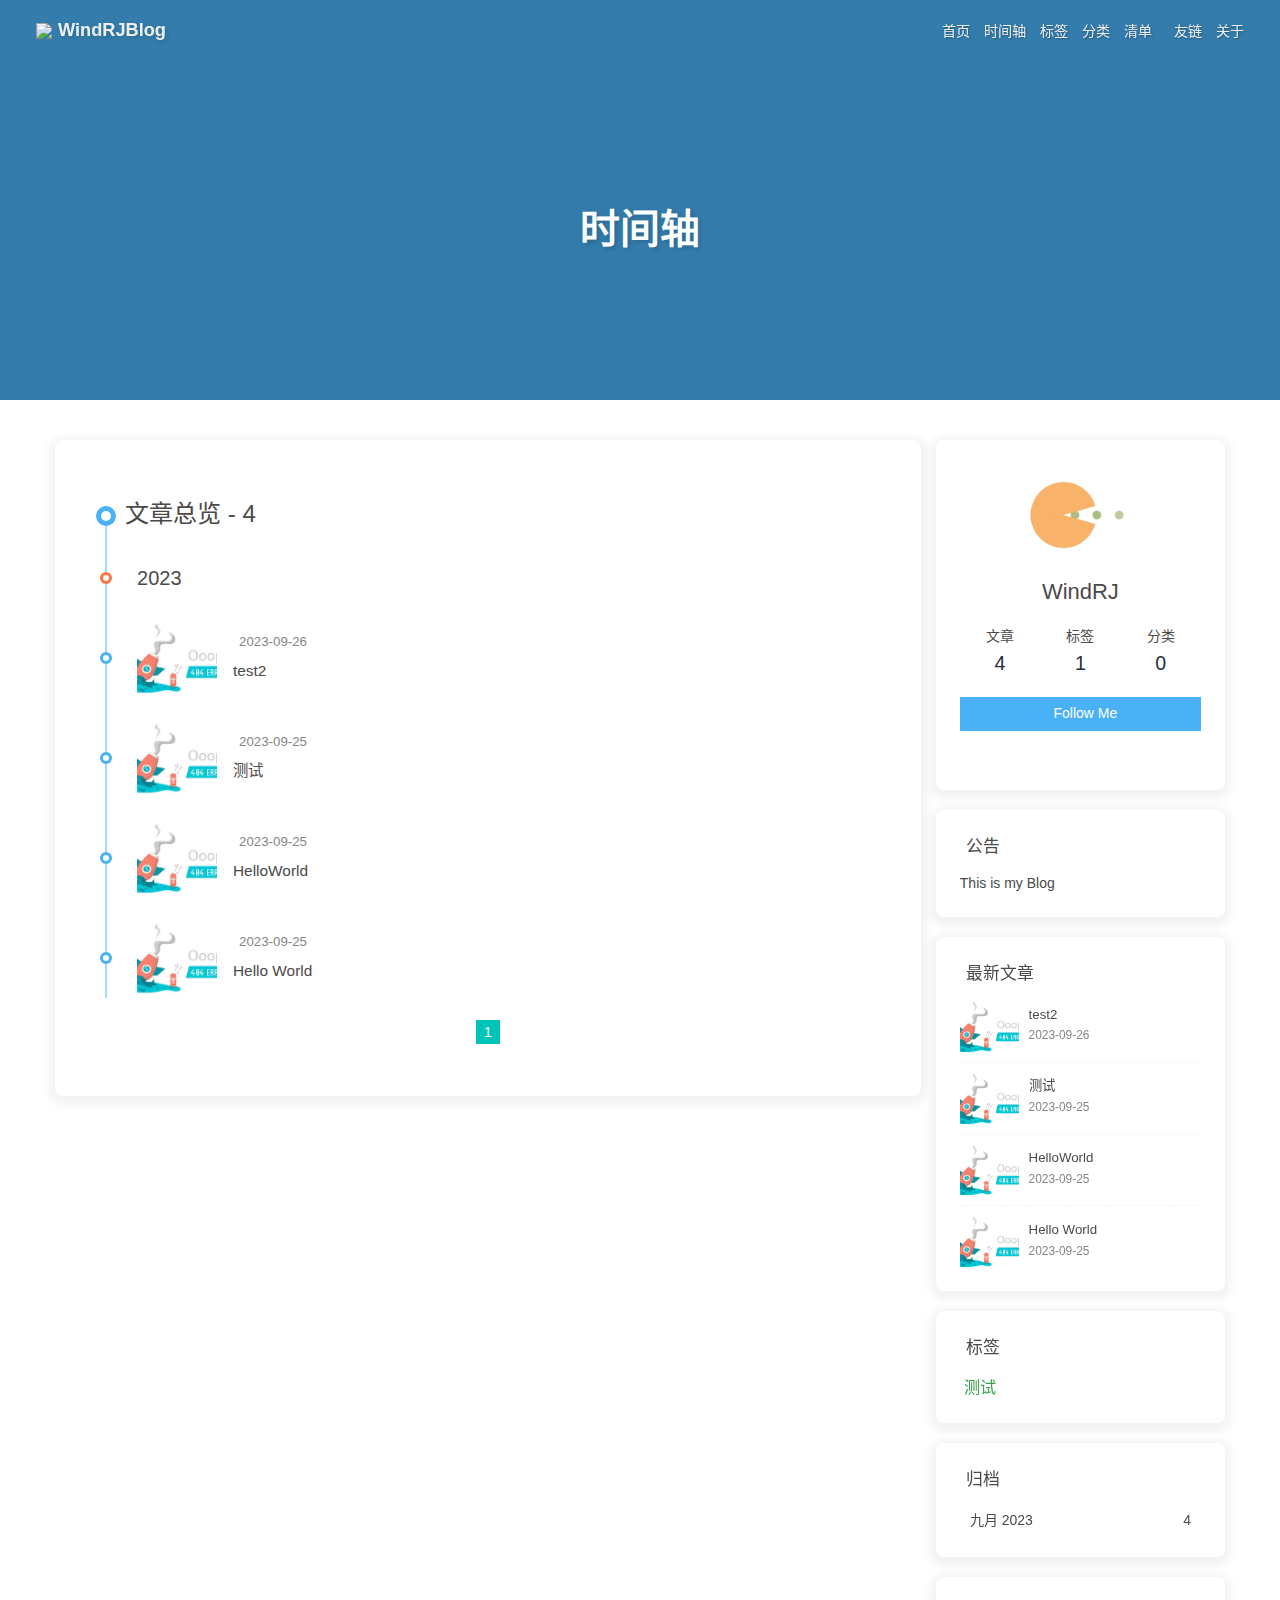
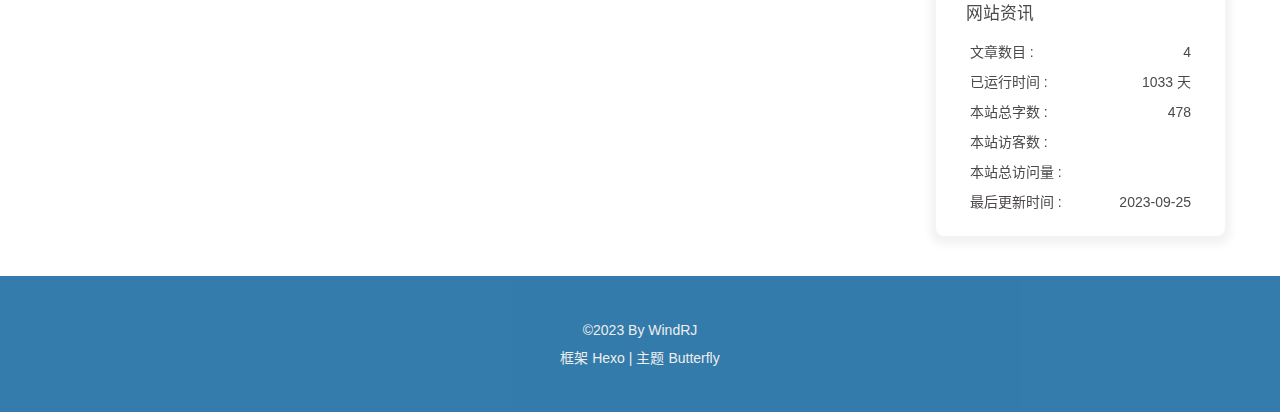
==== commit 8ad3ff1e: "Site updated: 2023-09-26 00:13:02" ====
--- a/archives/index.html
+++ b/archives/index.html
@@ -53,7 +53,7 @@
   isHome: false,
   isHighlightShrink: false,
   isToc: false,
-  postUpdate: '2023-09-26 00:07:18'
+  postUpdate: '2023-09-26 00:12:55'
 }</script><noscript><style type="text/css">
   #nav {
     opacity: 1
@@ -157,4 +157,4 @@
       }
     }
     detectApple()
-    })(window)</script><meta name="generator" content="Hexo 6.3.0"></head><body><div id="sidebar"><div id="menu-mask"></div><div id="sidebar-menus"><div class="avatar-img is-center"><img src="https://qny.yuechen.fun/%E9%AD%94%E6%B3%95%E7%86%8A%E7%8C%AB3.png" onerror="onerror=null;src='/img/friend_404.gif'" alt="avatar"/></div><div class="sidebar-site-data site-data is-center"><a href="/archives/"><div class="headline">文章</div><div class="length-num">4</div></a><a href="/tags/"><div class="headline">标签</div><div class="length-num">1</div></a><a href="/categories/"><div class="headline">分类</div><div class="length-num">0</div></a></div><hr class="custom-hr"/><div class="menus_items"><div class="menus_item"><a class="site-page" href="/"><i class="fa-fw fas fa-home"></i><span> 首页</span></a></div><div class="menus_item"><a class="site-page" href="/archives/"><i class="fa-fw fas fa-archive"></i><span> 时间轴</span></a></div><div class="menus_item"><a class="site-page" href="/tags/"><i class="fa-fw fas fa-tags"></i><span> 标签</span></a></div><div class="menus_item"><a class="site-page" href="/categories/"><i class="fa-fw fas fa-folder-open"></i><span> 分类</span></a></div><div class="menus_item"><a class="site-page group" href="javascript:void(0);"><i class="fa-fw fa fa-heartbeat"></i><span> 清单</span><i class="fas fa-chevron-down"></i></a><ul class="menus_item_child"><li><a class="site-page child" href="/music/"><i class="fa-fw fas fa-music"></i><span> 音乐</span></a></li><li><a class="site-page child" href="/Gallery/"><i class="fa-fw fas fa-images"></i><span> 照片</span></a></li><li><a class="site-page child" href="/movies/"><i class="fa-fw fas fa-video"></i><span> 电影</span></a></li></ul></div><div class="menus_item"><a class="site-page" href="/link/"><i class="fa-fw fas fa-link"></i><span> 友链</span></a></div><div class="menus_item"><a class="site-page" href="/about/"><i class="fa-fw fas fa-heart"></i><span> 关于</span></a></div></div></div></div><div class="page" id="body-wrap"><header class="not-home-page" id="page-header" style="background-image: url('https://qny.yuechen.fun/%E8%93%9D%E8%89%B2%E6%B8%90%E5%8F%98%E6%A3%AE%E6%9E%97.png')"><nav id="nav"><span id="blog-info"><a href="/" title="WindRJBlog"><img class="site-icon" src="http://qny.yuechen.fun/bluelogo2.png"/><span class="site-name">WindRJBlog</span></a></span><div id="menus"><div class="menus_items"><div class="menus_item"><a class="site-page" href="/"><i class="fa-fw fas fa-home"></i><span> 首页</span></a></div><div class="menus_item"><a class="site-page" href="/archives/"><i class="fa-fw fas fa-archive"></i><span> 时间轴</span></a></div><div class="menus_item"><a class="site-page" href="/tags/"><i class="fa-fw fas fa-tags"></i><span> 标签</span></a></div><div class="menus_item"><a class="site-page" href="/categories/"><i class="fa-fw fas fa-folder-open"></i><span> 分类</span></a></div><div class="menus_item"><a class="site-page group" href="javascript:void(0);"><i class="fa-fw fa fa-heartbeat"></i><span> 清单</span><i class="fas fa-chevron-down"></i></a><ul class="menus_item_child"><li><a class="site-page child" href="/music/"><i class="fa-fw fas fa-music"></i><span> 音乐</span></a></li><li><a class="site-page child" href="/Gallery/"><i class="fa-fw fas fa-images"></i><span> 照片</span></a></li><li><a class="site-page child" href="/movies/"><i class="fa-fw fas fa-video"></i><span> 电影</span></a></li></ul></div><div class="menus_item"><a class="site-page" href="/link/"><i class="fa-fw fas fa-link"></i><span> 友链</span></a></div><div class="menus_item"><a class="site-page" href="/about/"><i class="fa-fw fas fa-heart"></i><span> 关于</span></a></div></div><div id="toggle-menu"><a class="site-page" href="javascript:void(0);"><i class="fas fa-bars fa-fw"></i></a></div></div></nav><div id="page-site-info"><h1 id="site-title">时间轴</h1></div></header><main class="layout" id="content-inner"><div id="archive"><div class="article-sort-title">文章总览 - 4</div><div class="article-sort"><div class="article-sort-item year">2023</div><div class="article-sort-item"><a class="article-sort-item-img" href="/2023/09/26/test2/" title="test2"><img src="https://qny.yuechen.fun/%E8%83%8C%E6%99%AF111.png" alt="test2" onerror="this.onerror=null;this.src='/img/404.jpg'"></a><div class="article-sort-item-info"><div class="article-sort-item-time"><i class="far fa-calendar-alt"></i><time class="post-meta-date-created" datetime="2023-09-25T16:07:10.000Z" title="发表于 2023-09-26 00:07:10">2023-09-26</time></div><a class="article-sort-item-title" href="/2023/09/26/test2/" title="test2">test2</a></div></div><div class="article-sort-item"><a class="article-sort-item-img" href="/2023/09/25/%E6%B5%8B%E8%AF%95/" title="测试"><img src="https://qny.yuechen.fun/%E8%83%8C%E6%99%AF111.png" alt="测试" onerror="this.onerror=null;this.src='/img/404.jpg'"></a><div class="article-sort-item-info"><div class="article-sort-item-time"><i class="far fa-calendar-alt"></i><time class="post-meta-date-created" datetime="2023-09-25T14:48:39.000Z" title="发表于 2023-09-25 22:48:39">2023-09-25</time></div><a class="article-sort-item-title" href="/2023/09/25/%E6%B5%8B%E8%AF%95/" title="测试">测试</a></div></div><div class="article-sort-item"><a class="article-sort-item-img" href="/2023/09/25/HelloWorld/" title="HelloWorld"><img src="https://qny.yuechen.fun/%E8%93%9D%E8%89%B2%E6%B8%90%E5%8F%98.png" alt="HelloWorld" onerror="this.onerror=null;this.src='/img/404.jpg'"></a><div class="article-sort-item-info"><div class="article-sort-item-time"><i class="far fa-calendar-alt"></i><time class="post-meta-date-created" datetime="2023-09-25T10:09:06.000Z" title="发表于 2023-09-25 18:09:06">2023-09-25</time></div><a class="article-sort-item-title" href="/2023/09/25/HelloWorld/" title="HelloWorld">HelloWorld</a></div></div><div class="article-sort-item"><a class="article-sort-item-img" href="/2023/09/25/hello-world/" title="Hello World"><img src="https://qny.yuechen.fun/%E8%93%9D%E8%89%B2%E6%B8%90%E5%8F%98.png" alt="Hello World" onerror="this.onerror=null;this.src='/img/404.jpg'"></a><div class="article-sort-item-info"><div class="article-sort-item-time"><i class="far fa-calendar-alt"></i><time class="post-meta-date-created" datetime="2023-09-25T06:35:18.390Z" title="发表于 2023-09-25 14:35:18">2023-09-25</time></div><a class="article-sort-item-title" href="/2023/09/25/hello-world/" title="Hello World">Hello World</a></div></div></div><nav id="pagination"><div class="pagination"><span class="page-number current">1</span></div></nav></div><div class="aside-content" id="aside-content"><div class="card-widget card-info"><div class="is-center"><div class="avatar-img"><img src="https://qny.yuechen.fun/%E9%AD%94%E6%B3%95%E7%86%8A%E7%8C%AB3.png" onerror="this.onerror=null;this.src='/img/friend_404.gif'" alt="avatar"/></div><div class="author-info__name">WindRJ</div><div class="author-info__description"></div></div><div class="card-info-data site-data is-center"><a href="/archives/"><div class="headline">文章</div><div class="length-num">4</div></a><a href="/tags/"><div class="headline">标签</div><div class="length-num">1</div></a><a href="/categories/"><div class="headline">分类</div><div class="length-num">0</div></a></div><a id="card-info-btn" target="_blank" rel="noopener" href="https://github.com/xxxxxx"><i class="fab fa-github"></i><span>Follow Me</span></a><div class="card-info-social-icons is-center"><a class="social-icon" href="https://github.com/xxxxx" target="_blank" title="Github"><i class="fab fa-github" style="color: #24292e;"></i></a><a class="social-icon" href="mailto:xxxxxx@gmail.com" target="_blank" title="Email"><i class="fas fa-envelope" style="color: #4a7dbe;"></i></a></div></div><div class="card-widget card-announcement"><div class="item-headline"><i class="fas fa-bullhorn fa-shake"></i><span>公告</span></div><div class="announcement_content">This is my Blog</div></div><div class="sticky_layout"><div class="card-widget card-recent-post"><div class="item-headline"><i class="fas fa-history"></i><span>最新文章</span></div><div class="aside-list"><div class="aside-list-item"><a class="thumbnail" href="/2023/09/26/test2/" title="test2"><img src="https://qny.yuechen.fun/%E8%83%8C%E6%99%AF111.png" onerror="this.onerror=null;this.src='/img/404.jpg'" alt="test2"/></a><div class="content"><a class="title" href="/2023/09/26/test2/" title="test2">test2</a><time datetime="2023-09-25T16:07:10.000Z" title="发表于 2023-09-26 00:07:10">2023-09-26</time></div></div><div class="aside-list-item"><a class="thumbnail" href="/2023/09/25/%E6%B5%8B%E8%AF%95/" title="测试"><img src="https://qny.yuechen.fun/%E8%83%8C%E6%99%AF111.png" onerror="this.onerror=null;this.src='/img/404.jpg'" alt="测试"/></a><div class="content"><a class="title" href="/2023/09/25/%E6%B5%8B%E8%AF%95/" title="测试">测试</a><time datetime="2023-09-25T14:48:39.000Z" title="发表于 2023-09-25 22:48:39">2023-09-25</time></div></div><div class="aside-list-item"><a class="thumbnail" href="/2023/09/25/HelloWorld/" title="HelloWorld"><img src="https://qny.yuechen.fun/%E8%93%9D%E8%89%B2%E6%B8%90%E5%8F%98.png" onerror="this.onerror=null;this.src='/img/404.jpg'" alt="HelloWorld"/></a><div class="content"><a class="title" href="/2023/09/25/HelloWorld/" title="HelloWorld">HelloWorld</a><time datetime="2023-09-25T10:09:06.000Z" title="发表于 2023-09-25 18:09:06">2023-09-25</time></div></div><div class="aside-list-item"><a class="thumbnail" href="/2023/09/25/hello-world/" title="Hello World"><img src="https://qny.yuechen.fun/%E8%93%9D%E8%89%B2%E6%B8%90%E5%8F%98.png" onerror="this.onerror=null;this.src='/img/404.jpg'" alt="Hello World"/></a><div class="content"><a class="title" href="/2023/09/25/hello-world/" title="Hello World">Hello World</a><time datetime="2023-09-25T06:35:18.390Z" title="发表于 2023-09-25 14:35:18">2023-09-25</time></div></div></div></div><div class="card-widget card-tags"><div class="item-headline"><i class="fas fa-tags"></i><span>标签</span></div><div class="card-tag-cloud"><a href="/tags/%E6%B5%8B%E8%AF%95/" style="font-size: 1.15em; color: rgb(18, 73, 129)">测试</a></div></div><div class="card-widget card-archives"><div class="item-headline"><i class="fas fa-archive"></i><span>归档</span></div><ul class="card-archive-list"><li class="card-archive-list-item"><a class="card-archive-list-link" href="/archives/2023/09/"><span class="card-archive-list-date">九月 2023</span><span class="card-archive-list-count">4</span></a></li></ul></div><div class="card-widget card-webinfo"><div class="item-headline"><i class="fas fa-chart-line"></i><span>网站资讯</span></div><div class="webinfo"><div class="webinfo-item"><div class="item-name">文章数目 :</div><div class="item-count">4</div></div><div class="webinfo-item"><div class="item-name">已运行时间 :</div><div class="item-count" id="runtimeshow" data-publishDate="2023-09-24T16:00:00.000Z"><i class="fa-solid fa-spinner fa-spin"></i></div></div><div class="webinfo-item"><div class="item-name">本站总字数 :</div><div class="item-count">478</div></div><div class="webinfo-item"><div class="item-name">本站访客数 :</div><div class="item-count" id="busuanzi_value_site_uv"><i class="fa-solid fa-spinner fa-spin"></i></div></div><div class="webinfo-item"><div class="item-name">本站总访问量 :</div><div class="item-count" id="busuanzi_value_site_pv"><i class="fa-solid fa-spinner fa-spin"></i></div></div><div class="webinfo-item"><div class="item-name">最后更新时间 :</div><div class="item-count" id="last-push-date" data-lastPushDate="2023-09-25T16:07:18.208Z"><i class="fa-solid fa-spinner fa-spin"></i></div></div></div></div></div></div></main><footer id="footer" style="background-image: url('https://qny.yuechen.fun/%E8%93%9D%E8%89%B2%E6%B8%90%E5%8F%98%E6%A3%AE%E6%9E%97.png')"><div id="footer-wrap"><div class="copyright">&copy;2023 By WindRJ</div><div class="framework-info"><span>框架 </span><a target="_blank" rel="noopener" href="https://hexo.io">Hexo</a><span class="footer-separator">|</span><span>主题 </span><a target="_blank" rel="noopener" href="https://github.com/jerryc127/hexo-theme-butterfly">Butterfly</a></div></div></footer></div><div id="rightside"><div id="rightside-config-hide"><button id="translateLink" type="button" title="简繁转换">繁</button><button id="darkmode" type="button" title="浅色和深色模式转换"><i class="fas fa-adjust"></i></button><button id="hide-aside-btn" type="button" title="单栏和双栏切换"><i class="fas fa-arrows-alt-h"></i></button></div><div id="rightside-config-show"><button id="rightside_config" type="button" title="设置"><i class="fas fa-cog fa-spin"></i></button><button id="go-up" type="button" title="回到顶部"><span class="scroll-percent"></span><i class="fas fa-arrow-up"></i></button></div></div><div><script src="/js/utils.js"></script><script src="/js/main.js"></script><script src="/js/tw_cn.js"></script><script src="https://cdn.jsdelivr.net/npm/@fancyapps/ui/dist/fancybox/fancybox.umd.min.js"></script><script src="https://cdn.jsdelivr.net/npm/instant.page/instantpage.min.js" type="module"></script><div class="js-pjax"></div><script async data-pjax src="//busuanzi.ibruce.info/busuanzi/2.3/busuanzi.pure.mini.js"></script></div></body></html>+    })(window)</script><meta name="generator" content="Hexo 6.3.0"></head><body><div id="sidebar"><div id="menu-mask"></div><div id="sidebar-menus"><div class="avatar-img is-center"><img src="https://qny.yuechen.fun/%E9%AD%94%E6%B3%95%E7%86%8A%E7%8C%AB3.png" onerror="onerror=null;src='/img/friend_404.gif'" alt="avatar"/></div><div class="sidebar-site-data site-data is-center"><a href="/archives/"><div class="headline">文章</div><div class="length-num">4</div></a><a href="/tags/"><div class="headline">标签</div><div class="length-num">1</div></a><a href="/categories/"><div class="headline">分类</div><div class="length-num">0</div></a></div><hr class="custom-hr"/><div class="menus_items"><div class="menus_item"><a class="site-page" href="/"><i class="fa-fw fas fa-home"></i><span> 首页</span></a></div><div class="menus_item"><a class="site-page" href="/archives/"><i class="fa-fw fas fa-archive"></i><span> 时间轴</span></a></div><div class="menus_item"><a class="site-page" href="/tags/"><i class="fa-fw fas fa-tags"></i><span> 标签</span></a></div><div class="menus_item"><a class="site-page" href="/categories/"><i class="fa-fw fas fa-folder-open"></i><span> 分类</span></a></div><div class="menus_item"><a class="site-page group" href="javascript:void(0);"><i class="fa-fw fa fa-heartbeat"></i><span> 清单</span><i class="fas fa-chevron-down"></i></a><ul class="menus_item_child"><li><a class="site-page child" href="/music/"><i class="fa-fw fas fa-music"></i><span> 音乐</span></a></li><li><a class="site-page child" href="/Gallery/"><i class="fa-fw fas fa-images"></i><span> 照片</span></a></li><li><a class="site-page child" href="/movies/"><i class="fa-fw fas fa-video"></i><span> 电影</span></a></li></ul></div><div class="menus_item"><a class="site-page" href="/link/"><i class="fa-fw fas fa-link"></i><span> 友链</span></a></div><div class="menus_item"><a class="site-page" href="/about/"><i class="fa-fw fas fa-heart"></i><span> 关于</span></a></div></div></div></div><div class="page" id="body-wrap"><header class="not-home-page" id="page-header" style="background-image: url('https://qny.yuechen.fun/%E8%93%9D%E8%89%B2%E6%B8%90%E5%8F%98%E6%A3%AE%E6%9E%97.png')"><nav id="nav"><span id="blog-info"><a href="/" title="WindRJBlog"><img class="site-icon" src="http://qny.yuechen.fun/bluelogo2.png"/><span class="site-name">WindRJBlog</span></a></span><div id="menus"><div class="menus_items"><div class="menus_item"><a class="site-page" href="/"><i class="fa-fw fas fa-home"></i><span> 首页</span></a></div><div class="menus_item"><a class="site-page" href="/archives/"><i class="fa-fw fas fa-archive"></i><span> 时间轴</span></a></div><div class="menus_item"><a class="site-page" href="/tags/"><i class="fa-fw fas fa-tags"></i><span> 标签</span></a></div><div class="menus_item"><a class="site-page" href="/categories/"><i class="fa-fw fas fa-folder-open"></i><span> 分类</span></a></div><div class="menus_item"><a class="site-page group" href="javascript:void(0);"><i class="fa-fw fa fa-heartbeat"></i><span> 清单</span><i class="fas fa-chevron-down"></i></a><ul class="menus_item_child"><li><a class="site-page child" href="/music/"><i class="fa-fw fas fa-music"></i><span> 音乐</span></a></li><li><a class="site-page child" href="/Gallery/"><i class="fa-fw fas fa-images"></i><span> 照片</span></a></li><li><a class="site-page child" href="/movies/"><i class="fa-fw fas fa-video"></i><span> 电影</span></a></li></ul></div><div class="menus_item"><a class="site-page" href="/link/"><i class="fa-fw fas fa-link"></i><span> 友链</span></a></div><div class="menus_item"><a class="site-page" href="/about/"><i class="fa-fw fas fa-heart"></i><span> 关于</span></a></div></div><div id="toggle-menu"><a class="site-page" href="javascript:void(0);"><i class="fas fa-bars fa-fw"></i></a></div></div></nav><div id="page-site-info"><h1 id="site-title">时间轴</h1></div></header><main class="layout" id="content-inner"><div id="archive"><div class="article-sort-title">文章总览 - 4</div><div class="article-sort"><div class="article-sort-item year">2023</div><div class="article-sort-item"><a class="article-sort-item-img" href="/2023/09/26/test2/" title="test2"><img src="https://qny.yuechen.fun/%E8%83%8C%E6%99%AF111.png" alt="test2" onerror="this.onerror=null;this.src='/img/404.jpg'"></a><div class="article-sort-item-info"><div class="article-sort-item-time"><i class="far fa-calendar-alt"></i><time class="post-meta-date-created" datetime="2023-09-25T16:07:10.000Z" title="发表于 2023-09-26 00:07:10">2023-09-26</time></div><a class="article-sort-item-title" href="/2023/09/26/test2/" title="test2">test2</a></div></div><div class="article-sort-item"><a class="article-sort-item-img" href="/2023/09/25/%E6%B5%8B%E8%AF%95/" title="测试"><img src="https://qny.yuechen.fun/%E8%83%8C%E6%99%AF111.png" alt="测试" onerror="this.onerror=null;this.src='/img/404.jpg'"></a><div class="article-sort-item-info"><div class="article-sort-item-time"><i class="far fa-calendar-alt"></i><time class="post-meta-date-created" datetime="2023-09-25T14:48:39.000Z" title="发表于 2023-09-25 22:48:39">2023-09-25</time></div><a class="article-sort-item-title" href="/2023/09/25/%E6%B5%8B%E8%AF%95/" title="测试">测试</a></div></div><div class="article-sort-item"><a class="article-sort-item-img" href="/2023/09/25/HelloWorld/" title="HelloWorld"><img src="https://qny.yuechen.fun/%E8%93%9D%E8%89%B2%E6%B8%90%E5%8F%98.png" alt="HelloWorld" onerror="this.onerror=null;this.src='/img/404.jpg'"></a><div class="article-sort-item-info"><div class="article-sort-item-time"><i class="far fa-calendar-alt"></i><time class="post-meta-date-created" datetime="2023-09-25T10:09:06.000Z" title="发表于 2023-09-25 18:09:06">2023-09-25</time></div><a class="article-sort-item-title" href="/2023/09/25/HelloWorld/" title="HelloWorld">HelloWorld</a></div></div><div class="article-sort-item"><a class="article-sort-item-img" href="/2023/09/25/hello-world/" title="Hello World"><img src="https://qny.yuechen.fun/%E8%93%9D%E8%89%B2%E6%B8%90%E5%8F%98.png" alt="Hello World" onerror="this.onerror=null;this.src='/img/404.jpg'"></a><div class="article-sort-item-info"><div class="article-sort-item-time"><i class="far fa-calendar-alt"></i><time class="post-meta-date-created" datetime="2023-09-25T06:35:18.390Z" title="发表于 2023-09-25 14:35:18">2023-09-25</time></div><a class="article-sort-item-title" href="/2023/09/25/hello-world/" title="Hello World">Hello World</a></div></div></div><nav id="pagination"><div class="pagination"><span class="page-number current">1</span></div></nav></div><div class="aside-content" id="aside-content"><div class="card-widget card-info"><div class="is-center"><div class="avatar-img"><img src="https://qny.yuechen.fun/%E9%AD%94%E6%B3%95%E7%86%8A%E7%8C%AB3.png" onerror="this.onerror=null;this.src='/img/friend_404.gif'" alt="avatar"/></div><div class="author-info__name">WindRJ</div><div class="author-info__description"></div></div><div class="card-info-data site-data is-center"><a href="/archives/"><div class="headline">文章</div><div class="length-num">4</div></a><a href="/tags/"><div class="headline">标签</div><div class="length-num">1</div></a><a href="/categories/"><div class="headline">分类</div><div class="length-num">0</div></a></div><a id="card-info-btn" target="_blank" rel="noopener" href="https://github.com/xxxxxx"><i class="fab fa-github"></i><span>Follow Me</span></a><div class="card-info-social-icons is-center"><a class="social-icon" href="https://github.com/xxxxx" target="_blank" title="Github"><i class="fab fa-github" style="color: #24292e;"></i></a><a class="social-icon" href="mailto:xxxxxx@gmail.com" target="_blank" title="Email"><i class="fas fa-envelope" style="color: #4a7dbe;"></i></a></div></div><div class="card-widget card-announcement"><div class="item-headline"><i class="fas fa-bullhorn fa-shake"></i><span>公告</span></div><div class="announcement_content">This is my Blog</div></div><div class="sticky_layout"><div class="card-widget card-recent-post"><div class="item-headline"><i class="fas fa-history"></i><span>最新文章</span></div><div class="aside-list"><div class="aside-list-item"><a class="thumbnail" href="/2023/09/26/test2/" title="test2"><img src="https://qny.yuechen.fun/%E8%83%8C%E6%99%AF111.png" onerror="this.onerror=null;this.src='/img/404.jpg'" alt="test2"/></a><div class="content"><a class="title" href="/2023/09/26/test2/" title="test2">test2</a><time datetime="2023-09-25T16:07:10.000Z" title="发表于 2023-09-26 00:07:10">2023-09-26</time></div></div><div class="aside-list-item"><a class="thumbnail" href="/2023/09/25/%E6%B5%8B%E8%AF%95/" title="测试"><img src="https://qny.yuechen.fun/%E8%83%8C%E6%99%AF111.png" onerror="this.onerror=null;this.src='/img/404.jpg'" alt="测试"/></a><div class="content"><a class="title" href="/2023/09/25/%E6%B5%8B%E8%AF%95/" title="测试">测试</a><time datetime="2023-09-25T14:48:39.000Z" title="发表于 2023-09-25 22:48:39">2023-09-25</time></div></div><div class="aside-list-item"><a class="thumbnail" href="/2023/09/25/HelloWorld/" title="HelloWorld"><img src="https://qny.yuechen.fun/%E8%93%9D%E8%89%B2%E6%B8%90%E5%8F%98.png" onerror="this.onerror=null;this.src='/img/404.jpg'" alt="HelloWorld"/></a><div class="content"><a class="title" href="/2023/09/25/HelloWorld/" title="HelloWorld">HelloWorld</a><time datetime="2023-09-25T10:09:06.000Z" title="发表于 2023-09-25 18:09:06">2023-09-25</time></div></div><div class="aside-list-item"><a class="thumbnail" href="/2023/09/25/hello-world/" title="Hello World"><img src="https://qny.yuechen.fun/%E8%93%9D%E8%89%B2%E6%B8%90%E5%8F%98.png" onerror="this.onerror=null;this.src='/img/404.jpg'" alt="Hello World"/></a><div class="content"><a class="title" href="/2023/09/25/hello-world/" title="Hello World">Hello World</a><time datetime="2023-09-25T06:35:18.390Z" title="发表于 2023-09-25 14:35:18">2023-09-25</time></div></div></div></div><div class="card-widget card-tags"><div class="item-headline"><i class="fas fa-tags"></i><span>标签</span></div><div class="card-tag-cloud"><a href="/tags/%E6%B5%8B%E8%AF%95/" style="font-size: 1.15em; color: rgb(56, 162, 78)">测试</a></div></div><div class="card-widget card-archives"><div class="item-headline"><i class="fas fa-archive"></i><span>归档</span></div><ul class="card-archive-list"><li class="card-archive-list-item"><a class="card-archive-list-link" href="/archives/2023/09/"><span class="card-archive-list-date">九月 2023</span><span class="card-archive-list-count">4</span></a></li></ul></div><div class="card-widget card-webinfo"><div class="item-headline"><i class="fas fa-chart-line"></i><span>网站资讯</span></div><div class="webinfo"><div class="webinfo-item"><div class="item-name">文章数目 :</div><div class="item-count">4</div></div><div class="webinfo-item"><div class="item-name">已运行时间 :</div><div class="item-count" id="runtimeshow" data-publishDate="2023-09-24T16:00:00.000Z"><i class="fa-solid fa-spinner fa-spin"></i></div></div><div class="webinfo-item"><div class="item-name">本站总字数 :</div><div class="item-count">478</div></div><div class="webinfo-item"><div class="item-name">本站访客数 :</div><div class="item-count" id="busuanzi_value_site_uv"><i class="fa-solid fa-spinner fa-spin"></i></div></div><div class="webinfo-item"><div class="item-name">本站总访问量 :</div><div class="item-count" id="busuanzi_value_site_pv"><i class="fa-solid fa-spinner fa-spin"></i></div></div><div class="webinfo-item"><div class="item-name">最后更新时间 :</div><div class="item-count" id="last-push-date" data-lastPushDate="2023-09-25T16:12:55.433Z"><i class="fa-solid fa-spinner fa-spin"></i></div></div></div></div></div></div></main><footer id="footer" style="background-image: url('https://qny.yuechen.fun/%E8%93%9D%E8%89%B2%E6%B8%90%E5%8F%98%E6%A3%AE%E6%9E%97.png')"><div id="footer-wrap"><div class="copyright">&copy;2023 By WindRJ</div><div class="framework-info"><span>框架 </span><a target="_blank" rel="noopener" href="https://hexo.io">Hexo</a><span class="footer-separator">|</span><span>主题 </span><a target="_blank" rel="noopener" href="https://github.com/jerryc127/hexo-theme-butterfly">Butterfly</a></div></div></footer></div><div id="rightside"><div id="rightside-config-hide"><button id="translateLink" type="button" title="简繁转换">繁</button><button id="darkmode" type="button" title="浅色和深色模式转换"><i class="fas fa-adjust"></i></button><button id="hide-aside-btn" type="button" title="单栏和双栏切换"><i class="fas fa-arrows-alt-h"></i></button></div><div id="rightside-config-show"><button id="rightside_config" type="button" title="设置"><i class="fas fa-cog fa-spin"></i></button><button id="go-up" type="button" title="回到顶部"><span class="scroll-percent"></span><i class="fas fa-arrow-up"></i></button></div></div><div><script src="/js/utils.js"></script><script src="/js/main.js"></script><script src="/js/tw_cn.js"></script><script src="https://cdn.jsdelivr.net/npm/@fancyapps/ui/dist/fancybox/fancybox.umd.min.js"></script><script src="https://cdn.jsdelivr.net/npm/instant.page/instantpage.min.js" type="module"></script><div class="js-pjax"></div><script async data-pjax src="//busuanzi.ibruce.info/busuanzi/2.3/busuanzi.pure.mini.js"></script></div></body></html>